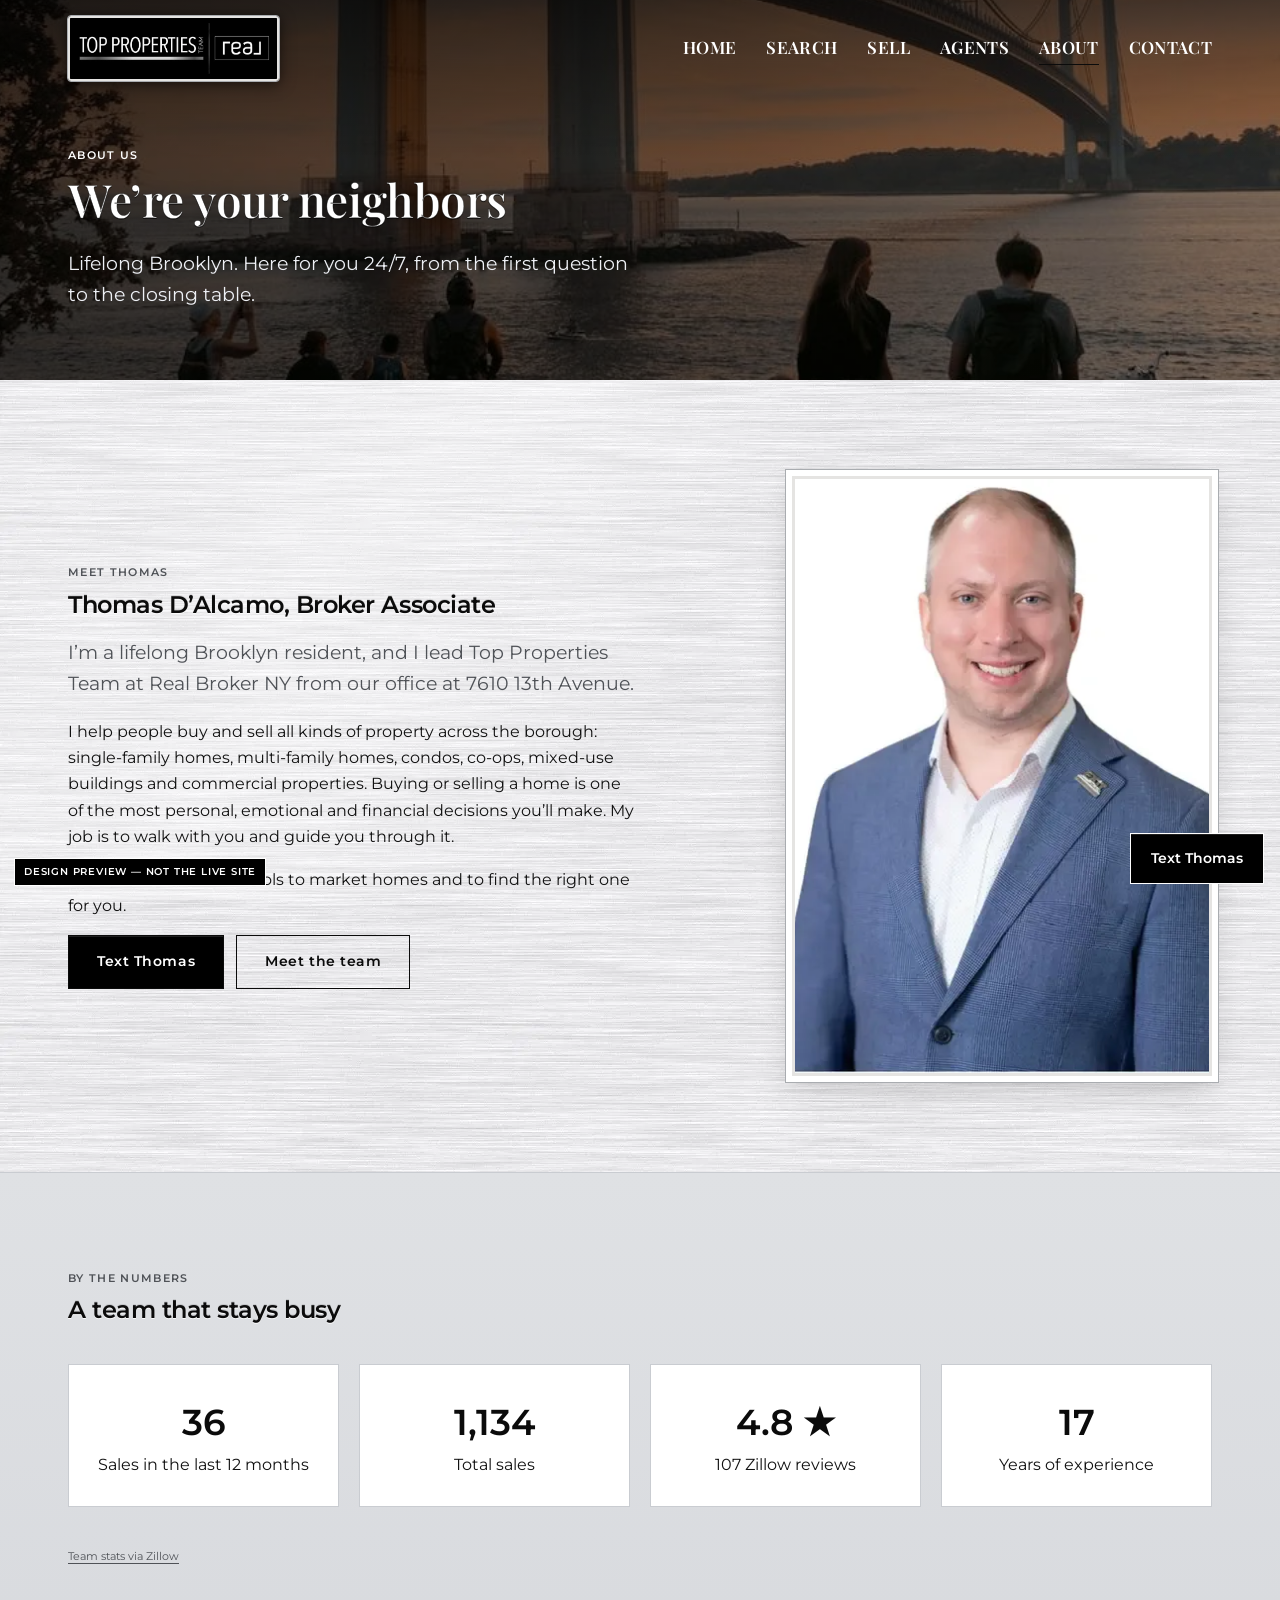
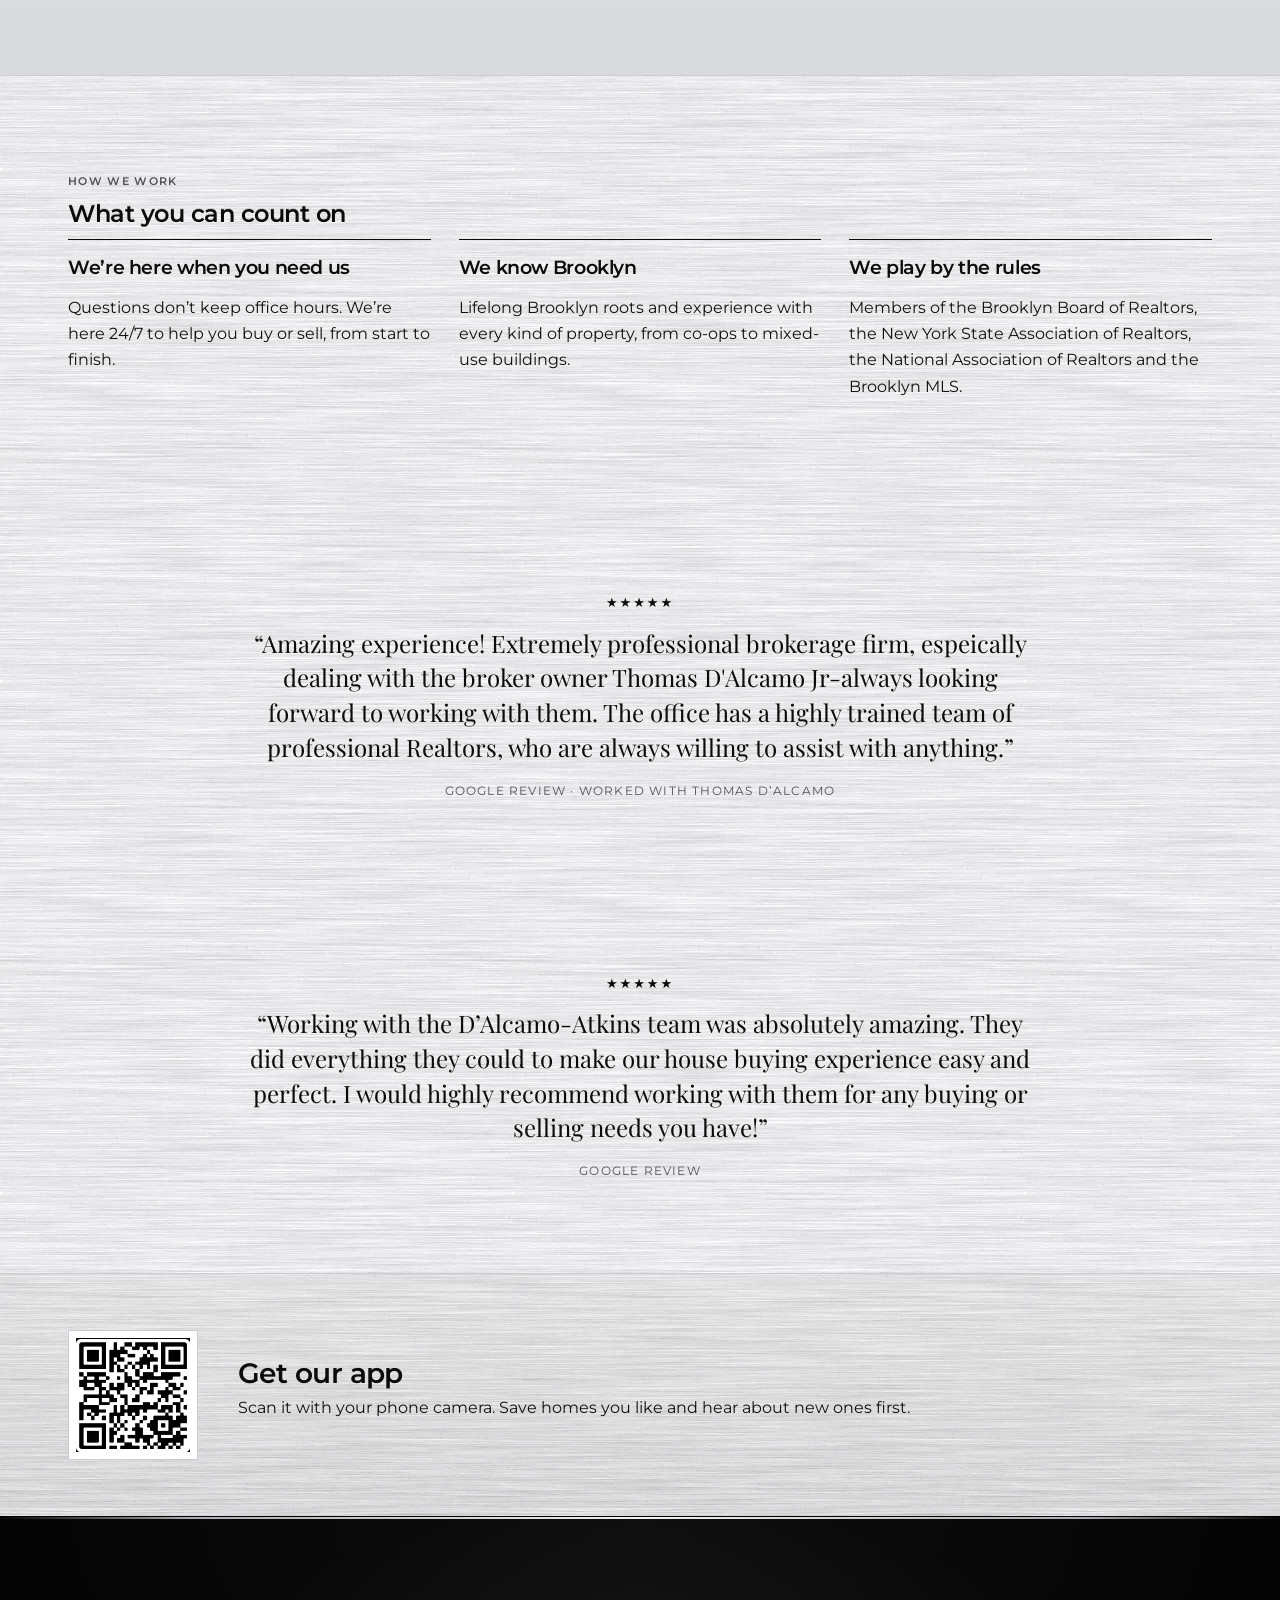
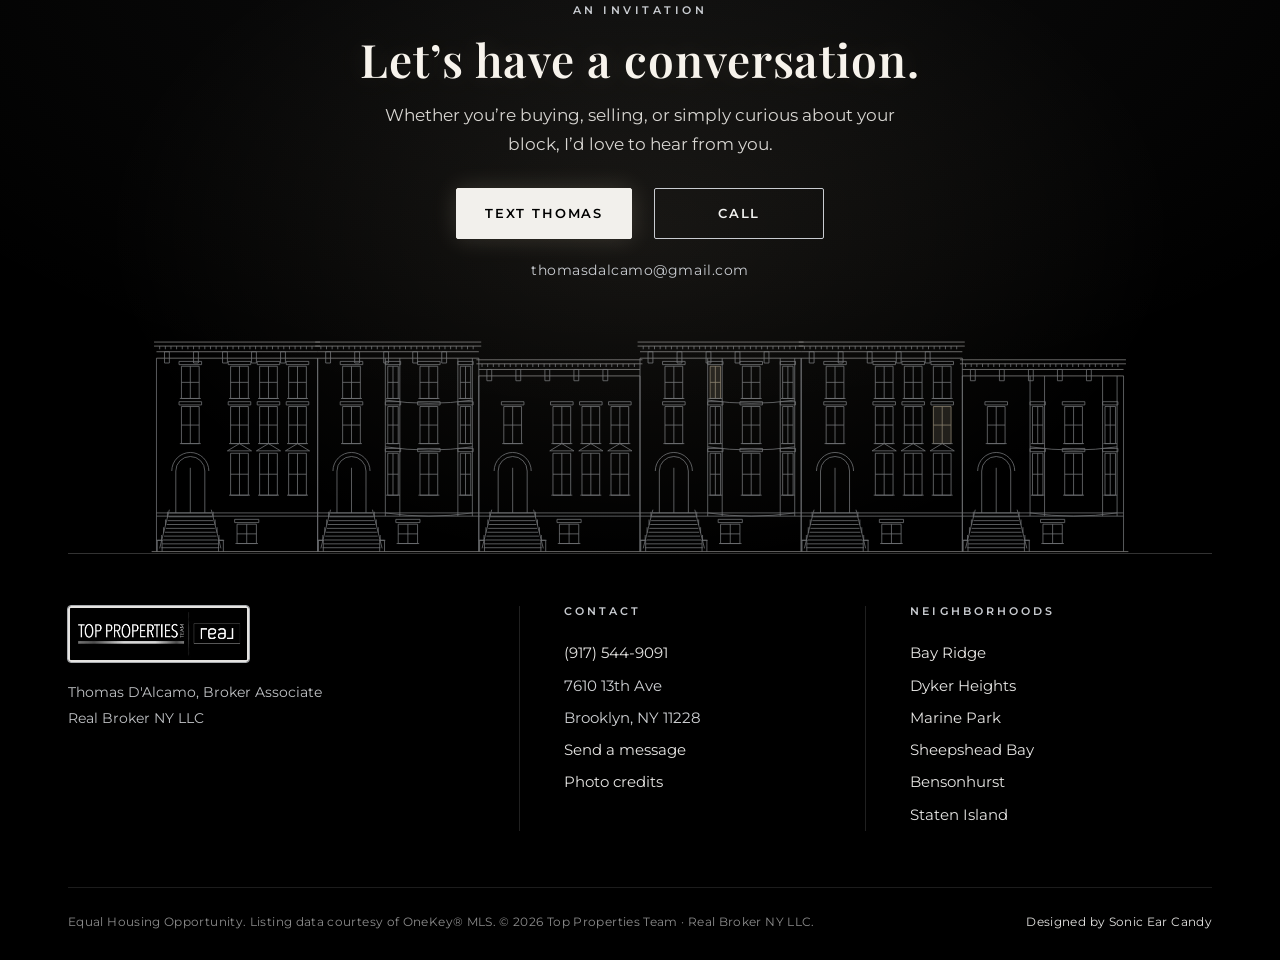
==== about.html @ 739c916d "Footer: detailed Brooklyn brownstone line art" ====
<!doctype html><html lang="en"><head><meta charset="utf-8"><meta name="viewport" content="width=device-width,initial-scale=1">
<meta name="robots" content="noindex,nofollow"><title>About | Top Properties Team — Brooklyn Real Estate</title>
<meta name="description" content="Top Properties Team at Real Broker NY: Brooklyn real estate in Bay Ridge, Dyker Heights, Marine Park, Sheepshead Bay, Bensonhurst and Staten Island. Call or text (917) 544-9091.">
<link rel="icon" href="img/favicon.png"><link rel="preconnect" href="https://fonts.googleapis.com"><link rel="preconnect" href="https://fonts.gstatic.com" crossorigin>
<link href="https://fonts.googleapis.com/css2?family=Montserrat:wght@400;600&family=Playfair+Display:wght@600&display=swap" rel="stylesheet" media="print" onload="this.media='all'">
<link rel="preload" as="image" href="img/bay-ridge.webp?v=hq1" fetchpriority="high">
<link rel="stylesheet" href="style.css?v=ring2"></head><body>
<header><div class="wrap nav"><a href="index.html"><img loading="lazy" src="img/logo-hd.webp" width="679" height="200" alt="Top Properties Team · Real"></a>
<button class="burger" aria-label="Menu" onclick="document.querySelector('.menu').classList.toggle('open')">&#9776;</button><ul class="menu"><li><a href="index.html">HOME</a></li><li><a href="https://toppropertiesnyc.com/listing" target="_blank" rel="noopener">SEARCH</a></li><li><a href="sell.html">SELL</a></li><li><a href="team.html">AGENTS</a></li><li><a href="about.html" class="on">ABOUT</a></li><li><a href="contact.html">CONTACT</a></li></ul></div></header>
<div class="hero small"><div class="kb" style="background-image:url(img/bay-ridge.webp?v=hq1);background-position:center 70%"></div><div class="wrap"><div class="eyebrow" style="color:#FFFFFF">About us</div><h1>We’re your neighbors</h1><p>Lifelong Brooklyn. Here for you 24/7, from the first question to the closing table.</p></div></div>
<section><div class="wrap split"><div><div class="eyebrow">Meet Thomas</div><h2>Thomas D’Alcamo, Broker Associate</h2><p class="lead">I’m a lifelong Brooklyn resident, and I lead Top Properties Team at Real Broker NY from our office at 7610 13th Avenue.</p><p>I help people buy and sell all kinds of property across the borough: single-family homes, multi-family homes, condos, co-ops, mixed-use buildings and commercial properties. Buying or selling a home is one of the most personal, emotional and financial decisions you’ll make. My job is to walk with you and guide you through it.</p><p>I use the latest online tools to market homes and to find the right one for you.</p><a class="btn" href="sms:+19175449091">Text Thomas</a> <a class="btn ghost" href="team.html">Meet the team</a></div>
<div class="portrait"><img loading="lazy" src="img/thomas-portrait.webp" alt="Thomas D’Alcamo" width="600" height="600"></div></div></section>
<section class="alt"><div class="wrap"><div class="eyebrow">By the numbers</div><h2>A team that stays busy</h2><div class="stats"><div class="stat"><b data-n="37">37</b>Sales in the last 12 months</div><div class="stat"><b data-n="1174">1,174</b>Total sales</div><div class="stat"><b data-n="5.0" data-d="1">5.0 ★</b>107 Zillow reviews</div><div class="stat"><b data-n="18">18</b>Years of experience</div></div><p class="note" style="text-align:left;margin:0"><a href="https://www.zillow.com/profile/toppropteam" target="_blank" rel="noopener">Team stats via Zillow</a></p></div></section>
<section><div class="wrap"><div class="eyebrow">How we work</div><h2>What you can count on</h2><div class="steps"><div class="step"><h3>We’re here when you need us</h3><p>Questions don’t keep office hours. We’re here 24/7 to help you buy or sell, from start to finish.</p></div><div class="step"><h3>We know Brooklyn</h3><p>Lifelong Brooklyn roots and experience with every kind of property, from co-ops to mixed-use buildings.</p></div><div class="step"><h3>We play by the rules</h3><p>Members of the Brooklyn Board of Realtors, the New York State Association of Realtors, the National Association of Realtors and the Brooklyn MLS.</p></div></div></div></section>
<section class="pq"><div class="wrap"><div class="stars">★★★★★</div><blockquote>“Amazing experience! Extremely professional brokerage firm, espeically dealing with the broker owner Thomas D'Alcamo Jr-always looking forward to working with them. The office has a highly trained team of professional Realtors, who are always willing to assist with anything.”</blockquote><p class="pqc">Google review · Worked with Thomas D’Alcamo</p></div></section><section class="pq"><div class="wrap"><div class="stars">★★★★★</div><blockquote>“Working with the D’Alcamo-Atkins team was absolutely amazing. They did everything they could to make our house buying experience easy and perfect. I would highly recommend working with them for any buying or selling needs you have!”</blockquote><p class="pqc">Google review</p></div></section>
<section class="app" style="padding:56px 0"><div class="wrap"><img loading="lazy" src="img/qr.png" alt="QR code to download the Top Properties Team app">
<div><h3>Get our app</h3><p style="margin:0 0 10px">Scan it with your phone camera. Save homes you like and hear about new ones first.</p>
</div></div></section>
<footer><div class="wrap"><div class="fcta"><p class="fey">An invitation</p><h2>Let&rsquo;s have a conversation.</h2><p class="fsub">Whether you&rsquo;re buying, selling, or simply curious about your block, I&rsquo;d love to hear from you.</p><div class="fbtns"><a class="btn light fpri" href="sms:+19175449091">Text Thomas</a> <a class="btn light" href="tel:+19175449091">Call</a></div><p class="fmail"><a href="mailto:thomasdalcamo@gmail.com">thomasdalcamo@gmail.com</a></p></div><div class="farchw"><svg class="farch" viewBox="-8 30 1216 272" preserveAspectRatio="xMidYMax meet" aria-hidden="true" focusable="false"><g fill="none" stroke="#C9CCD1" stroke-width="1" vector-effect="non-scaling-stroke"><path d="M0 300V60M200 300V60"/><path d="M-3 40h206M-3 45h206M0 52h200M0 60h200" stroke="#E5E4E2"/><path d="M4 45v4M11 45v4M18 45v4M25 45v4M32 45v4M39 45v4M46 45v4M53 45v4M60 45v4M67 45v4M74 45v4M81 45v4M88 45v4M95 45v4M102 45v4M109 45v4M116 45v4M123 45v4M130 45v4M137 45v4M144 45v4M151 45v4M158 45v4M165 45v4M172 45v4M179 45v4M186 45v4M193 45v4"/><path d="M10 52h6v14h-6zM46 52h6v14h-6zM82 52h6v14h-6zM118 52h6v14h-6zM154 52h6v14h-6z"/><path d="M0 252h200M0 256h200"/><path d="M24 252V200a18 18 0 0 1 36 0V252M42 252V196"/><path d="M19 200a23 23 0 0 1 46 0"/><path d="M16.0 252.0h52.0"/><path d="M14.9 256.8h54.2"/><path d="M13.8 261.6h56.4"/><path d="M12.7 266.4h58.6"/><path d="M11.6 271.2h60.8"/><path d="M10.5 276.0h63.0"/><path d="M9.399999999999999 280.8h65.2"/><path d="M8.299999999999999 285.6h67.4"/><path d="M7.199999999999999 290.4h69.6"/><path d="M6.1 295.2h71.8"/><path d="M16 248L4 296M68 248L80 296"/><path d="M13.6 257.6v-7M11.2 267.2v-7M8.8 276.8v-7M6.4 286.4v-7M70.4 257.6v-7M72.8 267.2v-7M75.2 276.8v-7M77.6 286.4v-7"/><path d="M1 300v-14h6v14M77 300v-14h6v14M0 286h8M76 286h8"/><path d="M100 266h24v24h-24zM112.0 266v24M100 278.0h24"/><path d="M97 264h30v-4h-30z"/><path d="M98 290h28"/><path d="M92 178h22v52h-22zM103.0 178v52M92 204.0h22"/><path d="M88 175h30l-15.0 -9z"/><path d="M90 230h26"/><path d="M128 178h22v52h-22zM139.0 178v52M128 204.0h22"/><path d="M124 175h30l-15.0 -9z"/><path d="M126 230h26"/><path d="M164 178h22v52h-22zM175.0 178v52M164 204.0h22"/><path d="M160 175h30l-15.0 -9z"/><path d="M162 230h26"/><path d="M92 120h22v46h-22zM103.0 120v46M92 143.0h22"/><path d="M89 118h28v-4h-28z"/><path d="M90 166h26"/><path d="M128 120h22v46h-22zM139.0 120v46M128 143.0h22"/><path d="M125 118h28v-4h-28z"/><path d="M126 166h26"/><path d="M164 120h22v46h-22zM175.0 120v46M164 143.0h22"/><path d="M161 118h28v-4h-28z"/><path d="M162 166h26"/><path d="M31 120h22v46h-22zM42.0 120v46M31 143.0h22"/><path d="M28 118h28v-4h-28z"/><path d="M29 166h26"/><path d="M92 70h22v40h-22zM103.0 70v40M92 90.0h22"/><path d="M89 68h28v-4h-28z"/><path d="M90 110h26"/><path d="M128 70h22v40h-22zM139.0 70v40M128 90.0h22"/><path d="M125 68h28v-4h-28z"/><path d="M126 110h26"/><path d="M164 70h22v40h-22zM175.0 70v40M164 90.0h22"/><path d="M161 68h28v-4h-28z"/><path d="M162 110h26"/><path d="M31 70h22v40h-22zM42.0 70v40M31 90.0h22"/><path d="M28 68h28v-4h-28z"/><path d="M29 110h26"/><path d="M200 300V60M400 300V60"/><path d="M197 40h206M197 45h206M200 52h200M200 60h200" stroke="#E5E4E2"/><path d="M204 45v4M211 45v4M218 45v4M225 45v4M232 45v4M239 45v4M246 45v4M253 45v4M260 45v4M267 45v4M274 45v4M281 45v4M288 45v4M295 45v4M302 45v4M309 45v4M316 45v4M323 45v4M330 45v4M337 45v4M344 45v4M351 45v4M358 45v4M365 45v4M372 45v4M379 45v4M386 45v4M393 45v4"/><path d="M210 52h6v14h-6zM246 52h6v14h-6zM282 52h6v14h-6zM318 52h6v14h-6zM354 52h6v14h-6z"/><path d="M200 252h200M200 256h200"/><path d="M224 252V200a18 18 0 0 1 36 0V252M242 252V196"/><path d="M219 200a23 23 0 0 1 46 0"/><path d="M216.0 252.0h52.0"/><path d="M214.9 256.8h54.2"/><path d="M213.8 261.6h56.4"/><path d="M212.7 266.4h58.6"/><path d="M211.6 271.2h60.8"/><path d="M210.5 276.0h63.0"/><path d="M209.4 280.8h65.2"/><path d="M208.3 285.6h67.4"/><path d="M207.2 290.4h69.6"/><path d="M206.1 295.2h71.8"/><path d="M216 248L204 296M268 248L280 296"/><path d="M213.6 257.6v-7M211.2 267.2v-7M208.8 276.8v-7M206.4 286.4v-7M270.4 257.6v-7M272.8 267.2v-7M275.2 276.8v-7M277.6 286.4v-7"/><path d="M201 300v-14h6v14M277 300v-14h6v14M200 286h8M276 286h8"/><path d="M300 266h24v24h-24zM312.0 266v24M300 278.0h24"/><path d="M297 264h30v-4h-30z"/><path d="M298 290h28"/><path d="M284 256V60M392 256V60M302 256V60M374 256V60"/><path d="M284 252Q338 260 392 252"/><path d="M284 170Q338 178 392 170"/><path d="M284 112Q338 120 392 112"/><path d="M287 178h13v52h-13zM293.5 178v52M287 204.0h13"/><path d="M284 176h19v-4h-19z"/><path d="M285 230h17"/><path d="M327 178h22v52h-22zM338.0 178v52M327 204.0h22"/><path d="M324 176h28v-4h-28z"/><path d="M325 230h26"/><path d="M377 178h13v52h-13zM383.5 178v52M377 204.0h13"/><path d="M374 176h19v-4h-19z"/><path d="M375 230h17"/><path d="M287 120h13v46h-13zM293.5 120v46M287 143.0h13"/><path d="M284 118h19v-4h-19z"/><path d="M285 166h17"/><path d="M327 120h22v46h-22zM338.0 120v46M327 143.0h22"/><path d="M324 118h28v-4h-28z"/><path d="M325 166h26"/><path d="M377 120h13v46h-13zM383.5 120v46M377 143.0h13"/><path d="M374 118h19v-4h-19z"/><path d="M375 166h17"/><path d="M231 120h22v46h-22zM242.0 120v46M231 143.0h22"/><path d="M228 118h28v-4h-28z"/><path d="M229 166h26"/><path d="M287 70h13v40h-13zM293.5 70v40M287 90.0h13"/><path d="M284 68h19v-4h-19z"/><path d="M285 110h17"/><path d="M327 70h22v40h-22zM338.0 70v40M327 90.0h22"/><path d="M324 68h28v-4h-28z"/><path d="M325 110h26"/><path d="M377 70h13v40h-13zM383.5 70v40M377 90.0h13"/><path d="M374 68h19v-4h-19z"/><path d="M375 110h17"/><path d="M231 70h22v40h-22zM242.0 70v40M231 90.0h22"/><path d="M228 68h28v-4h-28z"/><path d="M229 110h26"/><path d="M400 300V82M600 300V82"/><path d="M397 62h206M397 67h206M400 74h200M400 82h200" stroke="#E5E4E2"/><path d="M404 67v4M411 67v4M418 67v4M425 67v4M432 67v4M439 67v4M446 67v4M453 67v4M460 67v4M467 67v4M474 67v4M481 67v4M488 67v4M495 67v4M502 67v4M509 67v4M516 67v4M523 67v4M530 67v4M537 67v4M544 67v4M551 67v4M558 67v4M565 67v4M572 67v4M579 67v4M586 67v4M593 67v4"/><path d="M410 74h6v14h-6zM446 74h6v14h-6zM482 74h6v14h-6zM518 74h6v14h-6zM554 74h6v14h-6z"/><path d="M400 252h200M400 256h200"/><path d="M424 252V200a18 18 0 0 1 36 0V252M442 252V196"/><path d="M419 200a23 23 0 0 1 46 0"/><path d="M416.0 252.0h52.0"/><path d="M414.9 256.8h54.2"/><path d="M413.8 261.6h56.4"/><path d="M412.7 266.4h58.6"/><path d="M411.6 271.2h60.8"/><path d="M410.5 276.0h63.0"/><path d="M409.4 280.8h65.2"/><path d="M408.3 285.6h67.4"/><path d="M407.2 290.4h69.6"/><path d="M406.1 295.2h71.8"/><path d="M416 248L404 296M468 248L480 296"/><path d="M413.6 257.6v-7M411.2 267.2v-7M408.8 276.8v-7M406.4 286.4v-7M470.4 257.6v-7M472.8 267.2v-7M475.2 276.8v-7M477.6 286.4v-7"/><path d="M401 300v-14h6v14M477 300v-14h6v14M400 286h8M476 286h8"/><path d="M500 266h24v24h-24zM512.0 266v24M500 278.0h24"/><path d="M497 264h30v-4h-30z"/><path d="M498 290h28"/><path d="M492 178h22v52h-22zM503.0 178v52M492 204.0h22"/><path d="M488 175h30l-15.0 -9z"/><path d="M490 230h26"/><path d="M528 178h22v52h-22zM539.0 178v52M528 204.0h22"/><path d="M524 175h30l-15.0 -9z"/><path d="M526 230h26"/><path d="M564 178h22v52h-22zM575.0 178v52M564 204.0h22"/><path d="M560 175h30l-15.0 -9z"/><path d="M562 230h26"/><path d="M492 120h22v46h-22zM503.0 120v46M492 143.0h22"/><path d="M489 118h28v-4h-28z"/><path d="M490 166h26"/><path d="M528 120h22v46h-22zM539.0 120v46M528 143.0h22"/><path d="M525 118h28v-4h-28z"/><path d="M526 166h26"/><path d="M564 120h22v46h-22zM575.0 120v46M564 143.0h22"/><path d="M561 118h28v-4h-28z"/><path d="M562 166h26"/><path d="M431 120h22v46h-22zM442.0 120v46M431 143.0h22"/><path d="M428 118h28v-4h-28z"/><path d="M429 166h26"/><path d="M600 300V60M800 300V60"/><path d="M597 40h206M597 45h206M600 52h200M600 60h200" stroke="#E5E4E2"/><path d="M604 45v4M611 45v4M618 45v4M625 45v4M632 45v4M639 45v4M646 45v4M653 45v4M660 45v4M667 45v4M674 45v4M681 45v4M688 45v4M695 45v4M702 45v4M709 45v4M716 45v4M723 45v4M730 45v4M737 45v4M744 45v4M751 45v4M758 45v4M765 45v4M772 45v4M779 45v4M786 45v4M793 45v4"/><path d="M610 52h6v14h-6zM646 52h6v14h-6zM682 52h6v14h-6zM718 52h6v14h-6zM754 52h6v14h-6z"/><path d="M600 252h200M600 256h200"/><path d="M624 252V200a18 18 0 0 1 36 0V252M642 252V196"/><path d="M619 200a23 23 0 0 1 46 0"/><path d="M616.0 252.0h52.0"/><path d="M614.9 256.8h54.2"/><path d="M613.8 261.6h56.4"/><path d="M612.7 266.4h58.6"/><path d="M611.6 271.2h60.8"/><path d="M610.5 276.0h63.0"/><path d="M609.4 280.8h65.2"/><path d="M608.3 285.6h67.4"/><path d="M607.2 290.4h69.6"/><path d="M606.1 295.2h71.8"/><path d="M616 248L604 296M668 248L680 296"/><path d="M613.6 257.6v-7M611.2 267.2v-7M608.8 276.8v-7M606.4 286.4v-7M670.4 257.6v-7M672.8 267.2v-7M675.2 276.8v-7M677.6 286.4v-7"/><path d="M601 300v-14h6v14M677 300v-14h6v14M600 286h8M676 286h8"/><path d="M700 266h24v24h-24zM712.0 266v24M700 278.0h24"/><path d="M697 264h30v-4h-30z"/><path d="M698 290h28"/><path d="M684 256V60M792 256V60M702 256V60M774 256V60"/><path d="M684 252Q738 260 792 252"/><path d="M684 170Q738 178 792 170"/><path d="M684 112Q738 120 792 112"/><path d="M687 178h13v52h-13zM693.5 178v52M687 204.0h13"/><path d="M684 176h19v-4h-19z"/><path d="M685 230h17"/><path d="M727 178h22v52h-22zM738.0 178v52M727 204.0h22"/><path d="M724 176h28v-4h-28z"/><path d="M725 230h26"/><path d="M777 178h13v52h-13zM783.5 178v52M777 204.0h13"/><path d="M774 176h19v-4h-19z"/><path d="M775 230h17"/><path d="M687 120h13v46h-13zM693.5 120v46M687 143.0h13"/><path d="M684 118h19v-4h-19z"/><path d="M685 166h17"/><path d="M727 120h22v46h-22zM738.0 120v46M727 143.0h22"/><path d="M724 118h28v-4h-28z"/><path d="M725 166h26"/><path d="M777 120h13v46h-13zM783.5 120v46M777 143.0h13"/><path d="M774 118h19v-4h-19z"/><path d="M775 166h17"/><path d="M631 120h22v46h-22zM642.0 120v46M631 143.0h22"/><path d="M628 118h28v-4h-28z"/><path d="M629 166h26"/><path d="M687 70h13v40h-13zM693.5 70v40M687 90.0h13" fill="#F6E7C8" fill-opacity=".24" stroke="#F3E3C3"/><path d="M684 68h19v-4h-19z"/><path d="M685 110h17"/><path d="M727 70h22v40h-22zM738.0 70v40M727 90.0h22"/><path d="M724 68h28v-4h-28z"/><path d="M725 110h26"/><path d="M777 70h13v40h-13zM783.5 70v40M777 90.0h13"/><path d="M774 68h19v-4h-19z"/><path d="M775 110h17"/><path d="M631 70h22v40h-22zM642.0 70v40M631 90.0h22"/><path d="M628 68h28v-4h-28z"/><path d="M629 110h26"/><path d="M800 300V60M1000 300V60"/><path d="M797 40h206M797 45h206M800 52h200M800 60h200" stroke="#E5E4E2"/><path d="M804 45v4M811 45v4M818 45v4M825 45v4M832 45v4M839 45v4M846 45v4M853 45v4M860 45v4M867 45v4M874 45v4M881 45v4M888 45v4M895 45v4M902 45v4M909 45v4M916 45v4M923 45v4M930 45v4M937 45v4M944 45v4M951 45v4M958 45v4M965 45v4M972 45v4M979 45v4M986 45v4M993 45v4"/><path d="M810 52h6v14h-6zM846 52h6v14h-6zM882 52h6v14h-6zM918 52h6v14h-6zM954 52h6v14h-6z"/><path d="M800 252h200M800 256h200"/><path d="M824 252V200a18 18 0 0 1 36 0V252M842 252V196"/><path d="M819 200a23 23 0 0 1 46 0"/><path d="M816.0 252.0h52.0"/><path d="M814.9 256.8h54.2"/><path d="M813.8 261.6h56.4"/><path d="M812.7 266.4h58.6"/><path d="M811.6 271.2h60.8"/><path d="M810.5 276.0h63.0"/><path d="M809.4 280.8h65.2"/><path d="M808.3 285.6h67.4"/><path d="M807.2 290.4h69.6"/><path d="M806.1 295.2h71.8"/><path d="M816 248L804 296M868 248L880 296"/><path d="M813.6 257.6v-7M811.2 267.2v-7M808.8 276.8v-7M806.4 286.4v-7M870.4 257.6v-7M872.8 267.2v-7M875.2 276.8v-7M877.6 286.4v-7"/><path d="M801 300v-14h6v14M877 300v-14h6v14M800 286h8M876 286h8"/><path d="M900 266h24v24h-24zM912.0 266v24M900 278.0h24"/><path d="M897 264h30v-4h-30z"/><path d="M898 290h28"/><path d="M892 178h22v52h-22zM903.0 178v52M892 204.0h22"/><path d="M888 175h30l-15.0 -9z"/><path d="M890 230h26"/><path d="M928 178h22v52h-22zM939.0 178v52M928 204.0h22"/><path d="M924 175h30l-15.0 -9z"/><path d="M926 230h26"/><path d="M964 178h22v52h-22zM975.0 178v52M964 204.0h22"/><path d="M960 175h30l-15.0 -9z"/><path d="M962 230h26"/><path d="M892 120h22v46h-22zM903.0 120v46M892 143.0h22"/><path d="M889 118h28v-4h-28z"/><path d="M890 166h26"/><path d="M928 120h22v46h-22zM939.0 120v46M928 143.0h22"/><path d="M925 118h28v-4h-28z"/><path d="M926 166h26"/><path d="M964 120h22v46h-22zM975.0 120v46M964 143.0h22" fill="#F6E7C8" fill-opacity=".24" stroke="#F3E3C3"/><path d="M961 118h28v-4h-28z"/><path d="M962 166h26"/><path d="M831 120h22v46h-22zM842.0 120v46M831 143.0h22"/><path d="M828 118h28v-4h-28z"/><path d="M829 166h26"/><path d="M892 70h22v40h-22zM903.0 70v40M892 90.0h22"/><path d="M889 68h28v-4h-28z"/><path d="M890 110h26"/><path d="M928 70h22v40h-22zM939.0 70v40M928 90.0h22"/><path d="M925 68h28v-4h-28z"/><path d="M926 110h26"/><path d="M964 70h22v40h-22zM975.0 70v40M964 90.0h22"/><path d="M961 68h28v-4h-28z"/><path d="M962 110h26"/><path d="M831 70h22v40h-22zM842.0 70v40M831 90.0h22"/><path d="M828 68h28v-4h-28z"/><path d="M829 110h26"/><path d="M1000 300V82M1200 300V82"/><path d="M997 62h206M997 67h206M1000 74h200M1000 82h200" stroke="#E5E4E2"/><path d="M1004 67v4M1011 67v4M1018 67v4M1025 67v4M1032 67v4M1039 67v4M1046 67v4M1053 67v4M1060 67v4M1067 67v4M1074 67v4M1081 67v4M1088 67v4M1095 67v4M1102 67v4M1109 67v4M1116 67v4M1123 67v4M1130 67v4M1137 67v4M1144 67v4M1151 67v4M1158 67v4M1165 67v4M1172 67v4M1179 67v4M1186 67v4M1193 67v4"/><path d="M1010 74h6v14h-6zM1046 74h6v14h-6zM1082 74h6v14h-6zM1118 74h6v14h-6zM1154 74h6v14h-6z"/><path d="M1000 252h200M1000 256h200"/><path d="M1024 252V200a18 18 0 0 1 36 0V252M1042 252V196"/><path d="M1019 200a23 23 0 0 1 46 0"/><path d="M1016.0 252.0h52.0"/><path d="M1014.9 256.8h54.2"/><path d="M1013.8 261.6h56.4"/><path d="M1012.7 266.4h58.6"/><path d="M1011.6 271.2h60.8"/><path d="M1010.5 276.0h63.0"/><path d="M1009.4 280.8h65.2"/><path d="M1008.3 285.6h67.4"/><path d="M1007.2 290.4h69.6"/><path d="M1006.1 295.2h71.8"/><path d="M1016 248L1004 296M1068 248L1080 296"/><path d="M1013.6 257.6v-7M1011.2 267.2v-7M1008.8 276.8v-7M1006.4 286.4v-7M1070.4 257.6v-7M1072.8 267.2v-7M1075.2 276.8v-7M1077.6 286.4v-7"/><path d="M1001 300v-14h6v14M1077 300v-14h6v14M1000 286h8M1076 286h8"/><path d="M1100 266h24v24h-24zM1112.0 266v24M1100 278.0h24"/><path d="M1097 264h30v-4h-30z"/><path d="M1098 290h28"/><path d="M1084 256V82M1192 256V82M1102 256V82M1174 256V82"/><path d="M1084 252Q1138 260 1192 252"/><path d="M1084 170Q1138 178 1192 170"/><path d="M1087 178h13v52h-13zM1093.5 178v52M1087 204.0h13"/><path d="M1084 176h19v-4h-19z"/><path d="M1085 230h17"/><path d="M1127 178h22v52h-22zM1138.0 178v52M1127 204.0h22"/><path d="M1124 176h28v-4h-28z"/><path d="M1125 230h26"/><path d="M1177 178h13v52h-13zM1183.5 178v52M1177 204.0h13"/><path d="M1174 176h19v-4h-19z"/><path d="M1175 230h17"/><path d="M1087 120h13v46h-13zM1093.5 120v46M1087 143.0h13"/><path d="M1084 118h19v-4h-19z"/><path d="M1085 166h17"/><path d="M1127 120h22v46h-22zM1138.0 120v46M1127 143.0h22"/><path d="M1124 118h28v-4h-28z"/><path d="M1125 166h26"/><path d="M1177 120h13v46h-13zM1183.5 120v46M1177 143.0h13"/><path d="M1174 118h19v-4h-19z"/><path d="M1175 166h17"/><path d="M1031 120h22v46h-22zM1042.0 120v46M1031 143.0h22"/><path d="M1028 118h28v-4h-28z"/><path d="M1029 166h26"/><path d="M-6 300H1206" stroke="#E5E4E2"/></g></svg></div><div class="cols"><div><img loading="lazy" src="img/logo-hd.webp" width="679" height="200" alt="Top Properties Team" style="height:56px;margin-bottom:18px">
<p>Thomas D'Alcamo, Broker Associate<br>Real Broker NY LLC</p></div>
<div><h2 class="fh">Contact</h2><ul><li><a href="tel:+19175449091">(917) 544-9091</a></li><li>7610 13th Ave<br>Brooklyn, NY 11228</li><li><a href="contact.html">Send a message</a></li><li><a href="credits.html">Photo credits</a></li></ul></div>
<div><h2 class="fh">Neighborhoods</h2><ul><li><a href="bay-ridge.html">Bay Ridge</a></li><li><a href="dyker-heights.html">Dyker Heights</a></li><li><a href="marine-park.html">Marine Park</a></li><li><a href="sheepshead-bay.html">Sheepshead Bay</a></li><li><a href="bensonhurst.html">Bensonhurst</a></li><li><a href="staten-island.html">Staten Island</a></li></ul></div></div>
<div class="legal">Equal Housing Opportunity. Listing data courtesy of OneKey® MLS. © 2026 Top Properties Team · Real Broker NY LLC.<span class="dby"><a href="https://sonicearcandy.com/web-design/" target="_blank" rel="noopener">Designed by Sonic Ear Candy</a></span></div></div></footer>
<div class="preview">DESIGN PREVIEW — NOT THE LIVE SITE</div><div class="fab"><a class="call" href="tel:+19175449091">Call</a><a href="sms:+19175449091">Text Thomas</a></div>
<script>document.querySelectorAll('.car').forEach(c=>{const t=c.querySelector('.track');c.querySelectorAll('[data-d]').forEach(b=>b.onclick=()=>t.scrollBy({left:b.dataset.d*t.clientWidth*.9,behavior:'smooth'}))});
document.querySelectorAll('form.vform').forEach(f=>f.onsubmit=e=>{e.preventDefault();f.querySelector('.toast').style.display='block'});
document.querySelectorAll('form.srch').forEach(f=>f.onsubmit=e=>{e.preventDefault();window.open('https://toppropertiesnyc.com/listing','_blank','noopener')});
const H=document.querySelector('header'),f=()=>H.classList.toggle('sc',scrollY>40);addEventListener('scroll',f,{passive:true});f();
if(!matchMedia('(prefers-reduced-motion: reduce)').matches&&'IntersectionObserver' in window){const io=new IntersectionObserver(es=>es.forEach(e=>{if(e.isIntersecting){e.target.classList.add('in');io.unobserve(e.target)}}),{threshold:.12});document.querySelectorAll('section,.trust').forEach(el=>{el.classList.add('rv');io.observe(el)})}
document.querySelectorAll('.wiz').forEach(w=>{const st=[...w.querySelectorAll('.st')],sn=w.querySelector('.sn');let i=0;const go=()=>{st.forEach((s,k)=>s.classList.toggle('on',k==++i-1+0&&false||k==i));sn.textContent=Math.min(i+1,3);if(i==3)w.querySelector('.eyebrow').textContent='Done'};
w.querySelectorAll('.nx').forEach(b=>b.onclick=()=>{i++;st.forEach((s,k)=>s.classList.toggle('on',k==i));sn.textContent=Math.min(i+1,3)});w.querySelectorAll('.chips button').forEach(b=>b.onclick=()=>{i=3;st.forEach((s,k)=>s.classList.toggle('on',k==3));w.querySelector('.eyebrow').textContent='Done'})});

if(!matchMedia('(prefers-reduced-motion: reduce)').matches&&'IntersectionObserver' in window){const co=new IntersectionObserver(es=>es.forEach(e=>{if(!e.isIntersecting)return;co.unobserve(e.target);const el=e.target,n=+el.dataset.n,d=+(el.dataset.d||0),t0=performance.now(),suf=el.textContent.replace(/[0-9.,]/g,'');const step=t=>{const p=Math.min((t-t0)/1400,1),v=n*(1-Math.pow(1-p,3));el.textContent=(d?v.toFixed(d):Math.round(v).toLocaleString('en-US'))+suf;if(p<1)requestAnimationFrame(step)};requestAnimationFrame(step)}),{threshold:.6});document.querySelectorAll('[data-n]').forEach(el=>co.observe(el))}
</script>
</body></html>
---- style.css ----
:root{--navy:#0B0B0B;--navy-d:#000;--ink:#0B0B0B;--brass:#0B0B0B;--tan:#F4F4F4;--cream:#F4F4F4;--text:#111;--muted:#6B6B6B}
*{box-sizing:border-box}html{scroll-behavior:smooth}body{margin:0;font-family:Montserrat,system-ui,sans-serif;color:var(--text);background:#fff;font-size:16px;line-height:1.65}
h1,h2,h3{font-family:'Playfair Display',Georgia,serif;font-weight:600;color:var(--navy);line-height:1.2;margin:0 0 .5em}
a{color:inherit}img{max-width:100%;display:block}
.wrap{max-width:1200px;margin:0 auto;padding:0 28px}
.eyebrow{font-size:12px;letter-spacing:.18em;text-transform:uppercase;color:var(--brass);font-weight:600;margin-bottom:10px}
header{position:sticky;top:0;z-index:50;background:#fff;border-bottom:1px solid #e6e3dd}
.nav{display:flex;align-items:center;justify-content:space-between;height:84px}
.nav img{height:52px;width:auto}
.menu{display:flex;gap:30px;list-style:none;margin:0;padding:0}
.menu a{text-decoration:none;font-size:13px;font-weight:600;letter-spacing:.1em;color:var(--navy);padding:6px 0;border-bottom:2px solid transparent;transition:.2s}
.menu a:hover,.menu a.on{border-color:var(--brass)}
.burger{display:none;background:none;border:0;font-size:28px;color:var(--navy);cursor:pointer}
.btn{display:inline-block;background:var(--navy);color:#fff;text-decoration:none;padding:14px 28px;font-weight:600;font-size:14px;letter-spacing:.06em;border:2px solid var(--navy);transition:.2s;cursor:pointer;font-family:inherit}
.btn:hover{background:var(--navy-d);border-color:var(--navy-d);transform:translateY(-1px)}
.btn.brass{background:var(--brass);border-color:var(--brass)}.btn.brass:hover{background:#000}
.btn.ghost{background:transparent;color:var(--navy)}.btn.ghost:hover{background:var(--navy);color:#fff}
.btn.light{background:transparent;color:#fff;border-color:#fff}.btn.light:hover{background:#fff;color:var(--navy)}
.hero{position:relative;min-height:640px;display:flex;align-items:center;background:center/cover}
.hero:before{content:'';position:absolute;inset:0;background:linear-gradient(90deg,rgba(23,36,75,.88) 0%,rgba(23,36,75,.55) 55%,rgba(23,36,75,.15))}
.hero .wrap{position:relative;color:#fff;width:100%}
.hero h1{color:#fff;font-size:58px;max-width:680px}.hero p{font-size:19px;max-width:560px;color:#eef0f5}
.hero.small{min-height:380px}.hero.small h1{font-size:46px}
.search{display:flex;max-width:640px;margin-top:30px;background:#fff;box-shadow:0 10px 30px rgba(0,0,0,.25)}
.search input{flex:1;border:0;padding:20px;font:inherit;font-size:15px;min-width:0}
.search button{border:0}
.trust{background:var(--cream);border-bottom:1px solid #ece6dc}
.trust .wrap{display:grid;grid-template-columns:repeat(4,1fr);text-align:center;padding:36px 28px}
.trust b{display:block;font-family:'Playfair Display',serif;font-size:34px;color:var(--navy)}
.trust span{font-size:13px;color:var(--muted);letter-spacing:.05em}
.note{font-size:11px;color:#6B6B6B;text-align:center;padding-bottom:14px;margin-top:-18px}
section{padding:96px 0}
.head{display:flex;justify-content:space-between;align-items:end;gap:20px;margin-bottom:40px;flex-wrap:wrap}
.head h2{font-size:40px;margin:0}
.tiles{display:grid;grid-template-columns:repeat(3,1fr);gap:22px}
.tile{position:relative;height:300px;overflow:hidden;text-decoration:none;color:#fff;display:block}
.tile img{width:100%;height:100%;object-fit:cover;transition:transform .6s}
.tile:after{content:'';position:absolute;inset:0;background:linear-gradient(transparent 40%,rgba(17,25,50,.85))}
.tile:hover img{transform:scale(1.06)}
.tile div{position:absolute;left:24px;bottom:20px;z-index:2}
.tile h3{color:#fff;font-size:26px;margin:0}.tile small{font-size:13px;opacity:.9}
.tag{position:absolute;top:12px;right:12px;z-index:3;background:rgba(255,255,255,.9);color:#555;font-size:10px;padding:3px 8px;letter-spacing:.05em}
.feat{background:var(--cream)}
.car{position:relative}.track{display:flex;gap:24px;overflow-x:auto;scroll-snap-type:x mandatory;scroll-behavior:smooth;padding-bottom:8px;scrollbar-width:none}
.track::-webkit-scrollbar{display:none}
.card{flex:0 0 calc((100% - 48px)/3);scroll-snap-align:start;background:#fff;box-shadow:0 2px 14px rgba(0,0,0,.06);transition:.25s;position:relative}
.card:hover{box-shadow:0 12px 30px rgba(0,0,0,.12);transform:translateY(-3px)}
.card img{height:230px;width:100%;object-fit:cover}.card .b{padding:22px}
.price{font-family:'Playfair Display',serif;font-size:28px;color:var(--navy)}
.meta{color:var(--muted);font-size:14px;border-top:1px solid #eee;margin-top:12px;padding-top:12px}
.card.ph{display:flex;align-items:center;justify-content:center;min-height:420px;background:#fff;border:1px solid #E5E5E5;box-shadow:none;color:var(--muted);text-align:center;padding:30px}
.arrows{display:flex;gap:10px}.arrows button{width:46px;height:46px;border:1px solid var(--navy);background:#fff;color:var(--navy);font-size:20px;cursor:pointer;transition:.2s}
.arrows button:hover{background:var(--navy);color:#fff}
.band{background:var(--navy);color:#fff}.band h2{color:#fff;font-size:40px}
.split{display:grid;grid-template-columns:1.1fr 1fr;gap:60px;align-items:center}
.band p{color:#dfe3ee}
.vform{background:#fff;padding:32px;color:var(--text)}
.vform label{display:block;font-size:12px;font-weight:600;letter-spacing:.08em;text-transform:uppercase;color:var(--muted);margin:0 0 6px}
.vform input,.vform select,.vform textarea{width:100%;padding:13px;border:1px solid #d6d9e0;font:inherit;margin-bottom:16px}
.vform input:focus,.vform textarea:focus{outline:2px solid var(--brass);border-color:transparent}
.team{display:grid;grid-template-columns:repeat(5,1fr);gap:22px}
.ag{text-align:center}.av{aspect-ratio:1;background:var(--tan);display:flex;align-items:center;justify-content:center;font-family:'Playfair Display',serif;font-size:34px;color:var(--navy);margin-bottom:12px;transition:.2s}
.ag:hover .av{background:var(--navy);color:#fff}
.ag b{display:block;color:var(--navy);font-size:15px}.ag span{font-size:12px;color:var(--muted)}
.app{background:var(--tan)}.app .wrap{display:flex;align-items:center;gap:40px}
.app img{width:130px;height:130px;background:#fff}
.app h3{font-size:28px;margin-bottom:6px}.app a{color:var(--navy);font-weight:600;margin-right:22px}
footer{background:var(--ink);color:#c9ccd5;padding:64px 0 30px;font-size:14px}
footer .cols{display:grid;grid-template-columns:1.3fr 1fr 1fr;gap:40px}
footer .fh{color:#fff;font-family:'Playfair Display',serif;font-size:18px;margin:0 0 14px;font-weight:600}
footer a{text-decoration:none;color:#c9ccd5}footer a:hover{color:var(--brass)}
footer ul{list-style:none;padding:0;margin:0;line-height:2.1}
.legal{border-top:1px solid #343a48;margin-top:40px;padding-top:20px;font-size:12px;color:#8d93a1}
.preview{position:fixed;left:14px;bottom:14px;z-index:99;background:#0B0B0B;color:#fff;font-size:11px;font-weight:600;letter-spacing:.06em;padding:7px 12px;box-shadow:0 4px 12px rgba(0,0,0,.2)}
.stats{display:grid;grid-template-columns:repeat(4,1fr);gap:20px;margin:40px 0}
.stat{border:1px solid #e3ddd2;padding:28px;text-align:center}.stat b{font-family:'Playfair Display',serif;font-size:36px;color:var(--navy);display:block}
.lead{font-size:19px;color:var(--muted);max-width:760px}
.steps{display:grid;grid-template-columns:repeat(3,1fr);gap:28px}.step{border-top:3px solid var(--brass);padding-top:18px}
.toast{display:none;background:#eef6ee;border-left:4px solid #3c7a46;padding:14px;margin-top:10px;color:#24522c;font-weight:600}
@media(max-width:900px){.menu{display:none;position:absolute;top:84px;left:0;right:0;background:#fff;flex-direction:column;gap:0;border-bottom:1px solid #ddd}
.menu.open{display:flex}.menu a{display:block;padding:16px 28px;border-bottom:1px solid #f0f0f0}.burger{display:block}
.hero{min-height:560px}.hero h1{font-size:38px}.hero.small h1{font-size:34px}.hero p{font-size:16px}
.trust .wrap,.stats{grid-template-columns:repeat(2,1fr);gap:20px}.tiles,.steps{grid-template-columns:1fr}.card{flex-basis:86%}
.split,footer .cols{grid-template-columns:1fr;gap:30px}.team{grid-template-columns:repeat(2,1fr)}
.app .wrap{flex-direction:column;text-align:center}section{padding:64px 0}.head h2,.band h2{font-size:30px}.nav img{height:42px}}
:root{--navy:#0B0B0B;--navy-d:#000;--ink:#0B0B0B;--brass:#0B0B0B;--tan:#F4F4F4;--cream:#F4F4F4;--text:#111;--muted:#6B6B6B}
h1,h2,h3{line-height:1.1;letter-spacing:-.01em;color:#0B0B0B}
h2,h3{font-family:Montserrat,sans-serif;font-weight:600;letter-spacing:-.02em}
.eyebrow{letter-spacing:.12em;color:#6B6B6B;font-size:11px}
.menu a{letter-spacing:.06em;color:#0B0B0B;border-bottom-width:1px}
header{border-bottom:1px solid #E5E5E5}
.btn,.btn.brass{background:#0B0B0B;border:1px solid #0B0B0B;color:#fff;letter-spacing:.04em}
.btn:hover,.btn.brass:hover{background:#fff;color:#0B0B0B;border-color:#0B0B0B;transform:none}
.btn.ghost{background:#fff;color:#0B0B0B}.btn.ghost:hover{background:#0B0B0B;color:#fff}
.btn.light{border:1px solid #fff}.btn.light:hover{background:#fff;color:#0B0B0B}
.hero:before{background:linear-gradient(90deg,rgba(0,0,0,.6) 0%,rgba(0,0,0,.45) 50%,rgba(0,0,0,.2) 100%)}
.search{box-shadow:none;border:1px solid #fff}.search button{border-left:1px solid #fff}
.search .btn:hover{background:#fff;color:#0B0B0B}
.trust{border-bottom:1px solid #E5E5E5;border-top:1px solid #E5E5E5}.trust b{color:#0B0B0B;font-family:Montserrat,sans-serif;font-weight:600;letter-spacing:-.02em}
.card,.card:hover{box-shadow:none;border:1px solid #E5E5E5;transform:none}.card:hover{border-color:#0B0B0B}
.price{font-family:Montserrat,sans-serif;font-weight:600;color:#0B0B0B}.meta{border-top:1px solid #E5E5E5}
.tile:after{background:linear-gradient(transparent 50%,rgba(0,0,0,.7))}
.tag{background:#fff;color:#0B0B0B;border:1px solid #0B0B0B}
.arrows button{border:1px solid #0B0B0B;color:#0B0B0B}.arrows button:hover{background:#0B0B0B}
.band{background:#0B0B0B}.band p{color:#D9D9D9}.band .eyebrow{color:#BDBDBD}
.vform{border:1px solid #E5E5E5}.vform input,.vform textarea{border:1px solid #D0D0D0}.vform input:focus,.vform textarea:focus{outline:1px solid #0B0B0B}
.av{background:#F4F4F4;border:1px solid #E5E5E5;color:#0B0B0B;font-family:Montserrat,sans-serif;font-weight:600}.ag:hover .av{background:#0B0B0B;color:#fff}
.app{background:#F4F4F4;border-top:1px solid #E5E5E5}.app img{border:1px solid #E5E5E5}.app a{color:#0B0B0B;text-decoration:underline;text-underline-offset:3px}
footer{background:#0B0B0B;color:#BDBDBD}footer a{color:#D9D9D9}footer a:hover{color:#fff;text-decoration:underline}.legal{border-top:1px solid #2A2A2A;color:#8C8C8C}
.preview{background:#0B0B0B;color:#fff;border:1px solid #fff;box-shadow:none;letter-spacing:.08em}
.stat{border:1px solid #E5E5E5}.stat b{color:#0B0B0B;font-family:Montserrat,sans-serif;font-weight:600}.step{border-top:1px solid #0B0B0B}
.toast{background:#F4F4F4;border-left:2px solid #0B0B0B;color:#0B0B0B}
.ask{margin:28px 0 0;font-size:15px;color:#111}.ask a{font-weight:600;text-decoration:underline;text-underline-offset:3px}.band .ask{color:#fff}
.fab{position:fixed;right:16px;bottom:16px;z-index:99;display:flex;gap:8px}.fab a{background:#0B0B0B;color:#fff;text-decoration:none;font-weight:600;font-size:14px;padding:13px 20px;border:1px solid #fff;transition:.2s}
.fab a:hover{background:#fff;color:#0B0B0B;border-color:#0B0B0B}.fab .call{display:none}
.preview{font-size:10px;padding:5px 9px}
@media(max-width:900px){.fab .call{display:block}.fab a{padding:12px 16px}.preview{bottom:72px;left:8px;font-size:9px}}
header{position:fixed;left:0;right:0;background:transparent;border-bottom:1px solid transparent;transition:background .3s,border-color .3s}
.nav{transition:height .3s}.nav img{transition:height .3s}
header:not(.sc) .menu a{color:#fff}header:not(.sc) .burger{color:#fff}
header.sc{background:#fff;border-bottom:1px solid #E5E5E5}header.sc .nav{height:64px}header.sc .nav img{height:40px}
.hero{overflow:hidden;background:#111;padding-top:84px}.kb{position:absolute;inset:-4%;background:center/cover no-repeat;animation:kb 28s ease-in-out infinite alternate}
@keyframes kb{from{transform:scale(1) translate(0,0)}to{transform:scale(1.1) translate(-2%,-1%)}}
.hero:before{z-index:1;background:linear-gradient(180deg,rgba(0,0,0,.55) 0,rgba(0,0,0,0) 160px),linear-gradient(90deg,rgba(0,0,0,.66) 0%,rgba(0,0,0,.5) 55%,rgba(0,0,0,.3) 100%)}.hero .wrap{z-index:2}
.hero:not(.small) h1{font-size:84px;line-height:.98;letter-spacing:-.02em;max-width:820px;margin-bottom:24px}
.hero .wrap>*{animation:up .9s cubic-bezier(.2,.7,.2,1) both}.hero .wrap>*:nth-child(2){animation-delay:.12s}.hero .wrap>*:nth-child(3){animation-delay:.26s}.hero .wrap>*:nth-child(4){animation-delay:.4s}
@keyframes up{from{opacity:0;transform:translateY(22px)}to{opacity:1;transform:none}}
.rv{opacity:0;transform:translateY(28px);transition:opacity .8s ease,transform .8s ease}.rv.in{opacity:1;transform:none}
.tiles{grid-template-columns:repeat(4,1fr);grid-auto-rows:300px;gap:16px}.tile{height:auto}.tile:nth-child(1),.tile:nth-child(6){grid-column:span 2}
.tile img{filter:grayscale(1);transition:transform .8s ease,filter .6s ease}.tile:hover img{filter:none;transform:scale(1.04)}
.vform h3{font-size:22px}.st{display:none}.st.on{display:block;animation:up .5s both}
.chips{display:grid;grid-template-columns:1fr 1fr;gap:10px}.chips button{border:1px solid #0B0B0B;background:#fff;padding:14px;font:inherit;font-size:14px;font-weight:600;cursor:pointer;transition:.2s}.chips button:hover{background:#0B0B0B;color:#fff}
.vform select{width:100%;padding:13px;border:1px solid #D0D0D0;font:inherit;margin-bottom:16px;background:#fff}
.quotes{border-top:1px solid #E5E5E5}.qgrid{display:grid;grid-template-columns:repeat(3,1fr);gap:40px;margin-top:20px}
.quotes blockquote{margin:0 0 16px;font-family:'Playfair Display',serif;font-size:22px;line-height:1.35;color:#0B0B0B}.quotes figure{margin:0;border-top:1px solid #0B0B0B;padding-top:22px}.quotes figcaption{font-size:12px;letter-spacing:.1em;text-transform:uppercase;color:#6B6B6B}
.fcta{display:flex;justify-content:space-between;align-items:center;gap:30px;padding-bottom:48px;margin-bottom:48px;border-bottom:1px solid #2A2A2A;flex-wrap:wrap}.fcta h2{color:#fff;font-size:34px;max-width:620px;margin:0}
@media(max-width:900px){.hero:not(.small) h1{font-size:46px}.tiles{grid-template-columns:1fr;grid-auto-rows:240px}.tile:nth-child(1),.tile:nth-child(6){grid-column:auto}.tile img{filter:none}
.qgrid{grid-template-columns:1fr;gap:28px}.menu a,header:not(.sc) .menu.open a{color:#0B0B0B}.fcta h2{font-size:26px}.chips{grid-template-columns:1fr}.hero{padding-top:64px}}
@media(prefers-reduced-motion:reduce){.kb,.hero .wrap>*,.st.on{animation:none}.rv{opacity:1;transform:none}}
:root{--muted:#4F5257}
body{background:#E9EAEC}
.trust,.feat,.app,.quotes{background:linear-gradient(180deg,#DFE1E4,#D8DADE)}
.trust,.app,.quotes,header.sc{border-color:#C9CCD1}
header.sc{background:rgba(233,234,236,.97);border-bottom:1px solid #C9CCD1}
.card,.vform,.stat,.ag .av{background:#fff}.card,.stat,.vform,.app img{border-color:#C9CCD1}
.av{border-color:#C9CCD1}.meta{border-color:#DCDEE1}
.eyebrow,.trust span,.note,.ag span,.quotes figcaption{color:#4F5257}
.btn.ghost{background:transparent}.btn.ghost:hover{background:#0B0B0B}
.toast{background:#E9EAEC}
@media(max-width:900px){body{padding-bottom:52px}.fab{left:0;right:0;bottom:0;gap:0;display:grid;grid-template-columns:1fr 1fr}
.fab a{text-align:center;padding:14px 0;font-size:14px;border:0;border-top:1px solid #333}.fab .call{border-right:1px solid #333}
.preview{bottom:60px;left:8px}}
.nav{height:96px}.nav img{height:65px;width:auto}header.sc .nav{height:70px}header.sc .nav img{height:50px}
header:not(.sc) .nav img{filter:drop-shadow(0 2px 8px rgba(0,0,0,.45))}
footer img{width:auto}
.hero{padding-top:96px}
.hero h1{-webkit-text-stroke:.6px rgba(0,0,0,.55);text-shadow:0 1px 0 rgba(0,0,0,.6),0 4px 18px rgba(0,0,0,.45)}
.tile h3{text-shadow:0 1px 0 rgba(0,0,0,.6),0 3px 12px rgba(0,0,0,.5)}
.head h2,section > .wrap > h2,.split h2{text-shadow:0 1px 0 rgba(255,255,255,.85),0 -1px 0 rgba(0,0,0,.12)}
.band h2,.fcta h2{text-shadow:0 1px 0 rgba(0,0,0,.8),0 0 1px rgba(255,255,255,.25)}
.trust b{text-shadow:0 1px 0 rgba(255,255,255,.8)}
@media(max-width:900px){.nav{height:76px}.nav img{height:50px}header.sc .nav{height:62px}header.sc .nav img{height:44px}.menu{top:76px}header.sc .menu{top:62px}.hero{padding-top:76px}.hero h1{-webkit-text-stroke:.4px rgba(0,0,0,.5)}}
@media(max-width:900px){body{padding-bottom:70px}.preview{left:0;right:0;bottom:48px;text-align:center;font-size:9px;padding:3px 0;border:0;border-top:1px solid #333}}
.av{overflow:hidden;position:relative}.av img{width:100%;height:100%;object-fit:cover;filter:grayscale(1) contrast(1.05);transition:filter .4s,transform .6s}.ag:hover .av img{filter:none;transform:scale(1.03)}
.av span{font-family:'Playfair Display',serif;font-size:40px;color:#0B0B0B}.ag:hover .av span{color:#fff}
.team{grid-template-columns:repeat(auto-fill,minmax(180px,1fr))}
.stars{letter-spacing:.15em;font-size:13px;margin-bottom:12px;color:#0B0B0B}
.quotes blockquote{font-family:Montserrat,sans-serif;font-size:15px;line-height:1.7;color:#111;}
.quotes figure small{display:block;margin-top:6px;font-size:12px;color:#4F5257}.quotes figcaption a{color:inherit}
.qgrid{row-gap:48px}.note a{color:#4F5257;text-decoration:underline;text-underline-offset:3px}
.card.ph{border:1px solid #C9CCD1;background:#fff}.card.ph h3{font-size:22px}.card.ph p{color:#4F5257}
.areaside{background:#fff;border:1px solid #C9CCD1;padding:36px}
@media(max-width:900px){.team{grid-template-columns:repeat(2,1fr)}}
.qgrid{display:block;columns:2;column-gap:64px}.qgrid figure{break-inside:avoid;margin:0 0 44px}
@media(max-width:900px){.qgrid{columns:1}}
section.alt{background:linear-gradient(180deg,#DFE1E4,#D8DADE);border-top:1px solid #C9CCD1;border-bottom:1px solid #C9CCD1}
.hls{display:grid;grid-template-columns:repeat(4,1fr);gap:28px;margin-top:28px}.hl{border-top:1px solid #0B0B0B;padding-top:18px}.hl h3{font-size:18px}.hl p{margin:0;color:#2b2e33}
.homes{margin:0;padding-left:18px;line-height:2}.homesrow{max-width:1200px;margin:40px auto 0;padding:0 28px}
.pq{padding:80px 0;text-align:center}.pq .wrap{max-width:860px}.pq blockquote{margin:0 0 16px;font-family:'Playfair Display',serif;font-size:24px;line-height:1.45;color:#0B0B0B}.pqc{font-size:12px;letter-spacing:.1em;text-transform:uppercase;color:#4F5257}
.talk{background:#0B0B0B;color:#fff;text-align:center}.talk h2{color:#fff;font-size:40px}.talk p{color:#D9D9D9;max-width:620px;margin:0 auto 24px}.talk .btn.ghost{background:transparent;color:#fff;border-color:#fff}.talk .btn{border-color:#fff}.talk .btn:hover{background:#fff;color:#0B0B0B}
.credit{font-size:12px;color:#4F5257;margin:18px 0}.credit a{color:#4F5257}
.portrait img{width:100%;max-width:420px;aspect-ratio:1;object-fit:cover;filter:grayscale(1);border:1px solid #C9CCD1;margin-left:auto}
.cinfo{margin:0 0 28px}.cinfo dt{font-size:11px;letter-spacing:.12em;text-transform:uppercase;color:#4F5257;margin-top:16px}.cinfo dd{margin:4px 0 0;font-size:17px}
.map{border:1px solid #C9CCD1;background:#fff;margin-top:20px}.map iframe{display:block;width:100%;height:420px;border:0}
.card.flat{flex:none;box-shadow:none}.crlist{line-height:2.1}
.btn+.btn{margin-left:8px}
@media(max-width:900px){.hls{grid-template-columns:1fr 1fr}.pq blockquote{font-size:19px}.talk h2{font-size:30px}.btn+.btn{margin:10px 0 0}.map iframe{height:300px}}
@media(max-width:520px){.hls{grid-template-columns:1fr}}
.dby{float:right}.dby a{color:#8C8C8C}.dby a:hover{color:#fff}@media(max-width:900px){.dby{float:none;display:block;margin-top:10px}}
.lcard{text-decoration:none;color:inherit;display:block}.lcard .src{font-size:11px;color:#4F5257;margin-top:10px}
/* steel finish for dark areas (subtle brushed gunmetal, echoing logo) */
:root{--steel:repeating-linear-gradient(90deg,rgba(255,255,255,.018) 0 1px,transparent 1px 3px),linear-gradient(115deg,rgba(255,255,255,0) 20%,rgba(255,255,255,.06) 45%,rgba(255,255,255,0) 70%),linear-gradient(180deg,#24272b 0%,#15171a 55%,#0e0f11 100%)}
.band,.talk,footer,.preview{background:var(--steel);background-color:#141618}
.btn:not(:hover):not(.ghost):not(.light),.btn.brass:not(:hover),.fab a:not(:hover),.ag:hover .av,.chips button:hover,.btn.ghost:hover,.arrows button:hover{background:var(--steel);background-color:#141618;box-shadow:inset 0 1px 0 rgba(255,255,255,.12)}

.meet{padding:56px 0}.meet-in{display:grid;grid-template-columns:220px 1fr;gap:44px;align-items:center;max-width:900px;margin:0 auto}.meet-in img{width:220px;height:220px;object-fit:cover;filter:grayscale(1);border:1px solid #C9CCD1;border-radius:50%}.meet h2{margin:6px 0 4px}.meet .mt{color:var(--muted);font-size:.95rem;margin:0 0 14px}@media(max-width:700px){.meet-in{grid-template-columns:1fr;gap:22px;text-align:center}.meet-in img{width:180px;height:180px;margin:0 auto}}
.meet-in img{transition:filter .5s ease}.meet-in img:hover{filter:grayscale(0)}
:root{--platinum:repeating-linear-gradient(90deg,rgba(255,255,255,.22) 0 1px,rgba(0,0,0,.018) 1px 2px,transparent 2px 4px),linear-gradient(120deg,rgba(255,255,255,0) 15%,rgba(255,255,255,.55) 40%,rgba(255,255,255,0) 62%),linear-gradient(180deg,#EEEFF1 0%,#E2E4E7 50%,#E9EAEC 100%)}
body{background:var(--platinum);background-color:#E9EAEC;background-attachment:fixed}
.trust,.feat,.app{background:repeating-linear-gradient(90deg,rgba(255,255,255,.18) 0 1px,transparent 1px 3px),linear-gradient(180deg,#E3E5E8,#D9DBDF);background-color:#DCDEE1}
:root{--platinum:repeating-linear-gradient(90deg,rgba(255,255,255,.55) 0 1px,rgba(120,124,130,.07) 1px 2px,transparent 2px 3px,rgba(255,255,255,.25) 3px 4px,transparent 4px 6px),linear-gradient(120deg,rgba(255,255,255,0) 10%,rgba(255,255,255,.7) 38%,rgba(255,255,255,0) 60%),linear-gradient(180deg,#F1F2F4 0%,#E0E2E6 50%,#ECEDEF 100%)}
.trust,.feat,.app{background:repeating-linear-gradient(90deg,rgba(255,255,255,.5) 0 1px,rgba(120,124,130,.08) 1px 2px,transparent 2px 4px),linear-gradient(180deg,#E3E5E8,#D9DBDF);background-color:#DCDEE1}
body{background:linear-gradient(120deg,rgba(255,255,255,0) 10%,rgba(255,255,255,.35) 38%,rgba(255,255,255,0) 60%),url(img/platinum.webp?v=2);background-color:#E9EAEC;background-attachment:fixed,scroll}
.trust,.feat,.app{background:linear-gradient(180deg,rgba(255,255,255,.12),rgba(0,0,0,.02)),url(img/platinum-d.webp?v=2);background-color:#DCDEE1}

.tile img,.tile:hover img,.av img,.ag:hover .av img,.portrait img,.meet-in img,.meet-in img:hover{filter:none!important}
@media(max-width:900px){.hero:before{background:linear-gradient(180deg,rgba(0,0,0,.55) 0,rgba(0,0,0,.62) 45%,rgba(0,0,0,.35) 100%)!important}.hero h1{color:#fff!important}}
.hero .kb{background-position:28% 62%!important}

.menu a{font-family:"Playfair Display",Georgia,serif!important;font-size:17px!important;font-weight:600!important;letter-spacing:.02em!important;text-transform:none!important}

/* match dark areas to the logo's pure black; platinum frame on logo (Oct 22) */
:root{--steel:linear-gradient(180deg,#000 0%,#000 100%)}
.band,.talk,footer,.preview{background:#000!important;background-color:#000!important}
.btn:not(:hover):not(.ghost):not(.light),.btn.brass:not(:hover),.fab a:not(:hover),.ag:hover .av,.chips button:hover,.btn.ghost:hover,.arrows button:hover{background:#000!important;background-color:#000!important}
.nav a img,footer img[src*="logo"]{border:2px solid #E5E4E2;outline:1px solid #A9ACB0;outline-offset:0;box-shadow:0 0 0 1px rgba(255,255,255,.35) inset,0 2px 10px rgba(0,0,0,.25);border-radius:3px}

/* luxurious footer: deep black, platinum sheen + hairline, crisp platinum type (Oct 22) */
footer{position:relative;background:radial-gradient(120% 80% at 50% 0%,rgba(229,228,226,.07) 0%,rgba(0,0,0,0) 60%),linear-gradient(180deg,#050505 0%,#000 100%)!important;background-color:#000!important;color:#CFD1D4!important;border-top:1px solid transparent}
footer:before{content:'';position:absolute;left:0;right:0;top:0;height:2px;background:linear-gradient(90deg,rgba(229,228,226,0) 0%,#A9ACB0 15%,#F2F2F0 50%,#A9ACB0 85%,rgba(229,228,226,0) 100%)}
footer .fh,footer h2{color:#F2F2F0!important;font-family:"Playfair Display",Georgia,serif!important;letter-spacing:.02em}
footer .fh{font-size:19px;padding-bottom:10px;border-bottom:1px solid rgba(229,228,226,.18)}
footer a{color:#E5E4E2!important;transition:color .25s}
footer a:hover{color:#fff!important;text-decoration:none!important;text-shadow:0 0 12px rgba(255,255,255,.35)}
footer .btn.light{background:transparent!important;color:#F2F2F0!important;border:1px solid #C9CCD1!important}
footer .btn.light:hover{background:#F2F2F0!important;color:#000!important}
footer .fcta{border-bottom:1px solid rgba(229,228,226,.14);padding-bottom:36px;margin-bottom:40px}

/* elegant-modern footer: invitation CTA, brownstone line motif, architectural grid (Oct 22) */
footer{padding:0 0 28px!important;background:radial-gradient(60% 46% at 50% 30%,rgba(255,236,204,.075) 0%,rgba(0,0,0,0) 70%),radial-gradient(120% 80% at 50% 0%,rgba(229,228,226,.06) 0%,rgba(0,0,0,0) 60%),#000!important}
footer .fcta{display:block!important;text-align:center;border:0!important;padding:88px 0 40px!important;margin:0!important}
footer .fey{font:600 11px/1 Montserrat,sans-serif;letter-spacing:.32em;text-transform:uppercase;color:#C9CCD1;margin:0 0 18px}
footer .fcta h2{font-size:46px!important;font-weight:600;line-height:1.12;max-width:none!important;margin:0 auto 16px!important;color:#F7F3EC!important;text-shadow:0 0 28px rgba(255,236,204,.12)!important}
footer .fsub{font-size:17px;line-height:1.65;color:#D8D6D2;max-width:560px;margin:0 auto 30px}
footer .fbtns{display:flex;gap:14px;justify-content:center;flex-wrap:wrap}
footer .fbtns .btn{min-width:170px;min-height:50px;display:inline-flex;align-items:center;justify-content:center;letter-spacing:.14em;text-transform:uppercase;font-size:13px;border-radius:2px}
footer .fbtns .fpri{background:#F2F0EC!important;color:#000!important;border-color:#F2F0EC!important;box-shadow:0 0 24px rgba(255,236,204,.16)}
footer .fbtns .fpri:hover{background:#fff!important}
footer .fmail{margin:20px 0 0;font-size:14px;letter-spacing:.04em}footer .fmail a{color:#C9CCD1!important}
footer .farchw{max-width:980px;margin:12px auto 0;opacity:.55}
footer .farch{display:block;width:100%;height:auto}
footer .cols{grid-template-columns:1.3fr 1fr 1fr!important;gap:0!important;border-top:1px solid rgba(229,228,226,.22);padding-top:52px;margin-top:0}
footer .cols>div{padding:0 44px}footer .cols>div:first-child{padding-left:0}footer .cols>div+div{border-left:1px solid rgba(229,228,226,.14)}
footer .cols p{line-height:1.8;font-size:14px;color:#BFC1C4}
footer .fh{font:600 11px/1 Montserrat,sans-serif!important;letter-spacing:.28em!important;text-transform:uppercase;color:#C9CCD1!important;border:0!important;padding:0!important;margin:0 0 20px!important}
footer ul{line-height:2.15;font-size:15px}
footer .legal{border-top:1px solid rgba(229,228,226,.12)!important;margin-top:56px;padding-top:24px;letter-spacing:.03em;line-height:1.7}
@media(max-width:900px){footer .fcta{padding:64px 0 28px!important}footer .fcta h2{font-size:32px!important}footer .fsub{font-size:16px}
footer .fbtns .btn{flex:1 1 100%;max-width:340px}footer .farchw{margin-top:8px;opacity:.5}
footer .cols{grid-template-columns:1fr!important;padding-top:36px}footer .cols>div{padding:0 0 28px!important}footer .cols>div+div{border-left:0!important;border-top:1px solid rgba(229,228,226,.14);padding-top:28px!important}}
@media(max-width:900px){footer .farchw{overflow:hidden}footer .farch{width:200%!important;max-width:none!important;margin-left:-50%}}

/* platinum ring on Thomas portrait */
.meet-in img{border:3px solid #E5E4E2!important;box-shadow:0 0 0 6px #fff,0 0 0 7px #A9ACB0,0 10px 30px rgba(0,0,0,.18)}
.portrait img{border:3px solid #E5E4E2!important;box-shadow:0 0 0 6px #fff,0 0 0 7px #A9ACB0,0 10px 30px rgba(0,0,0,.18)}
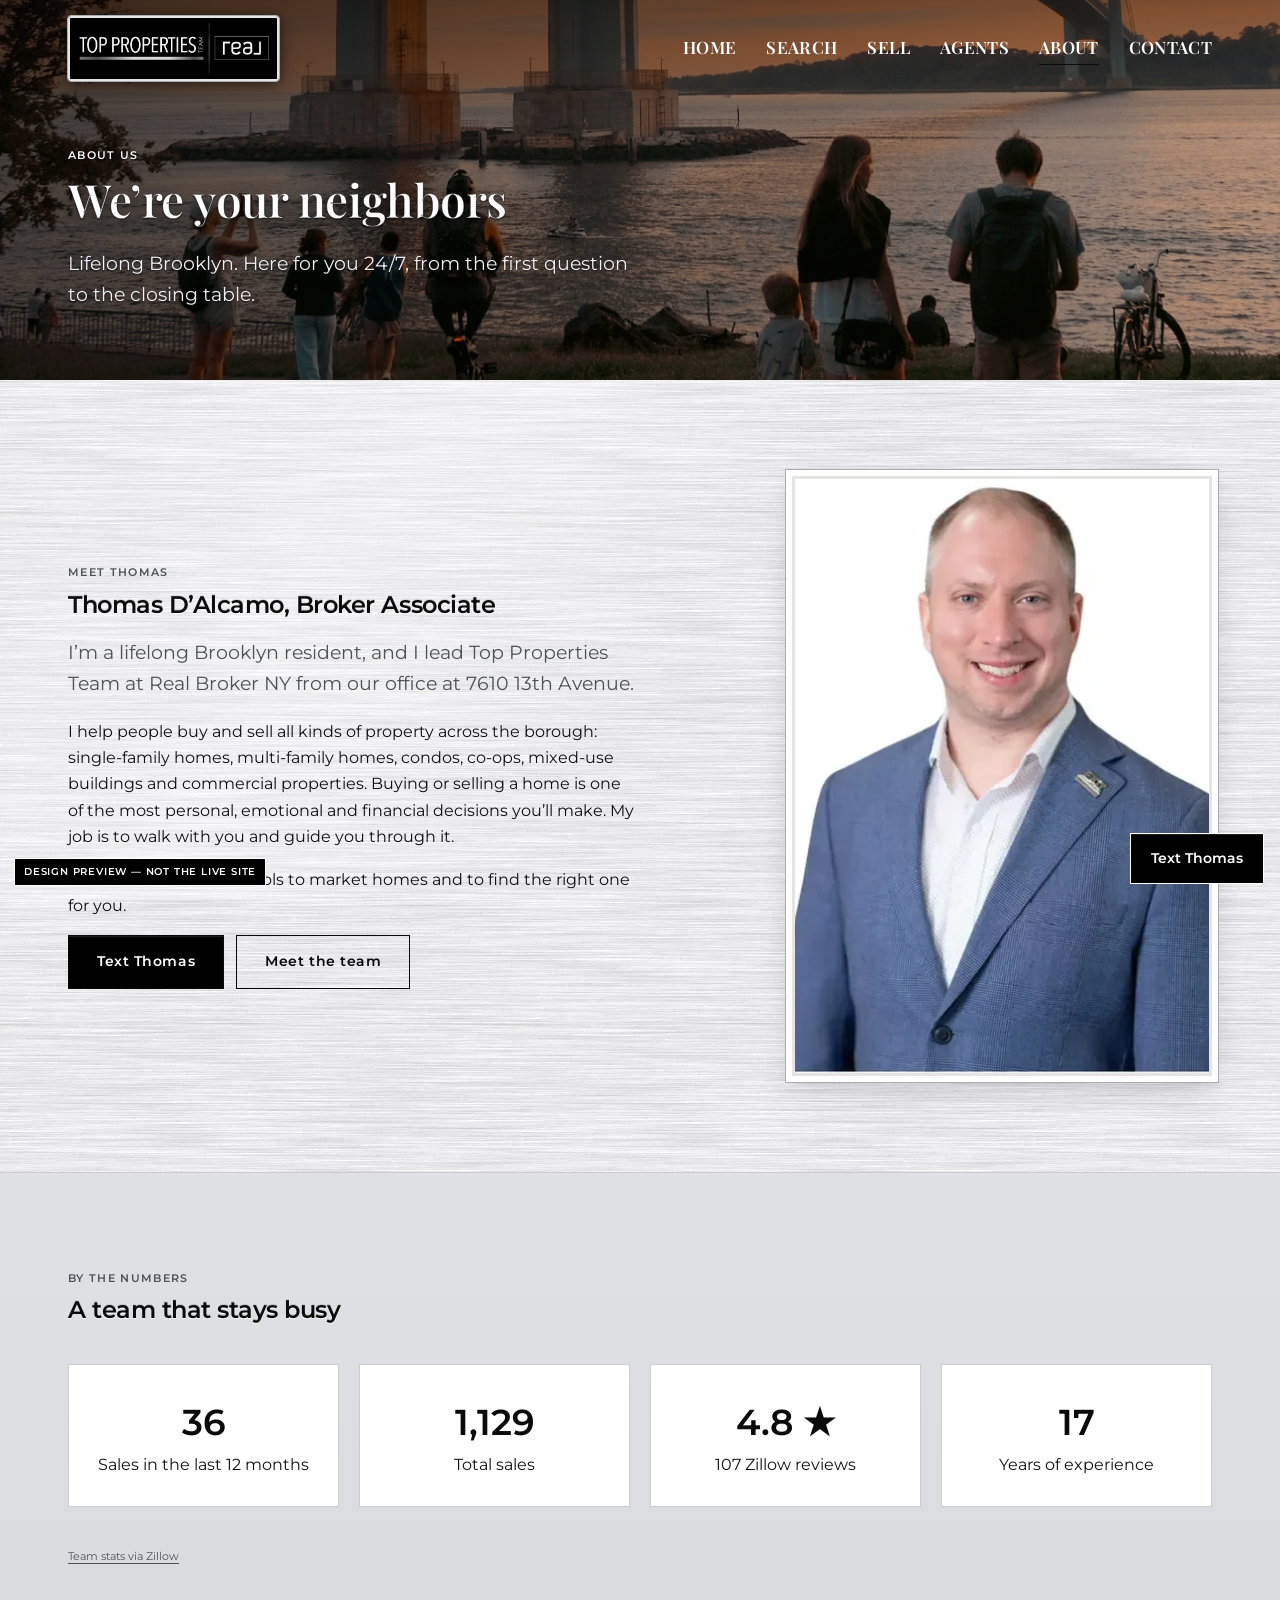
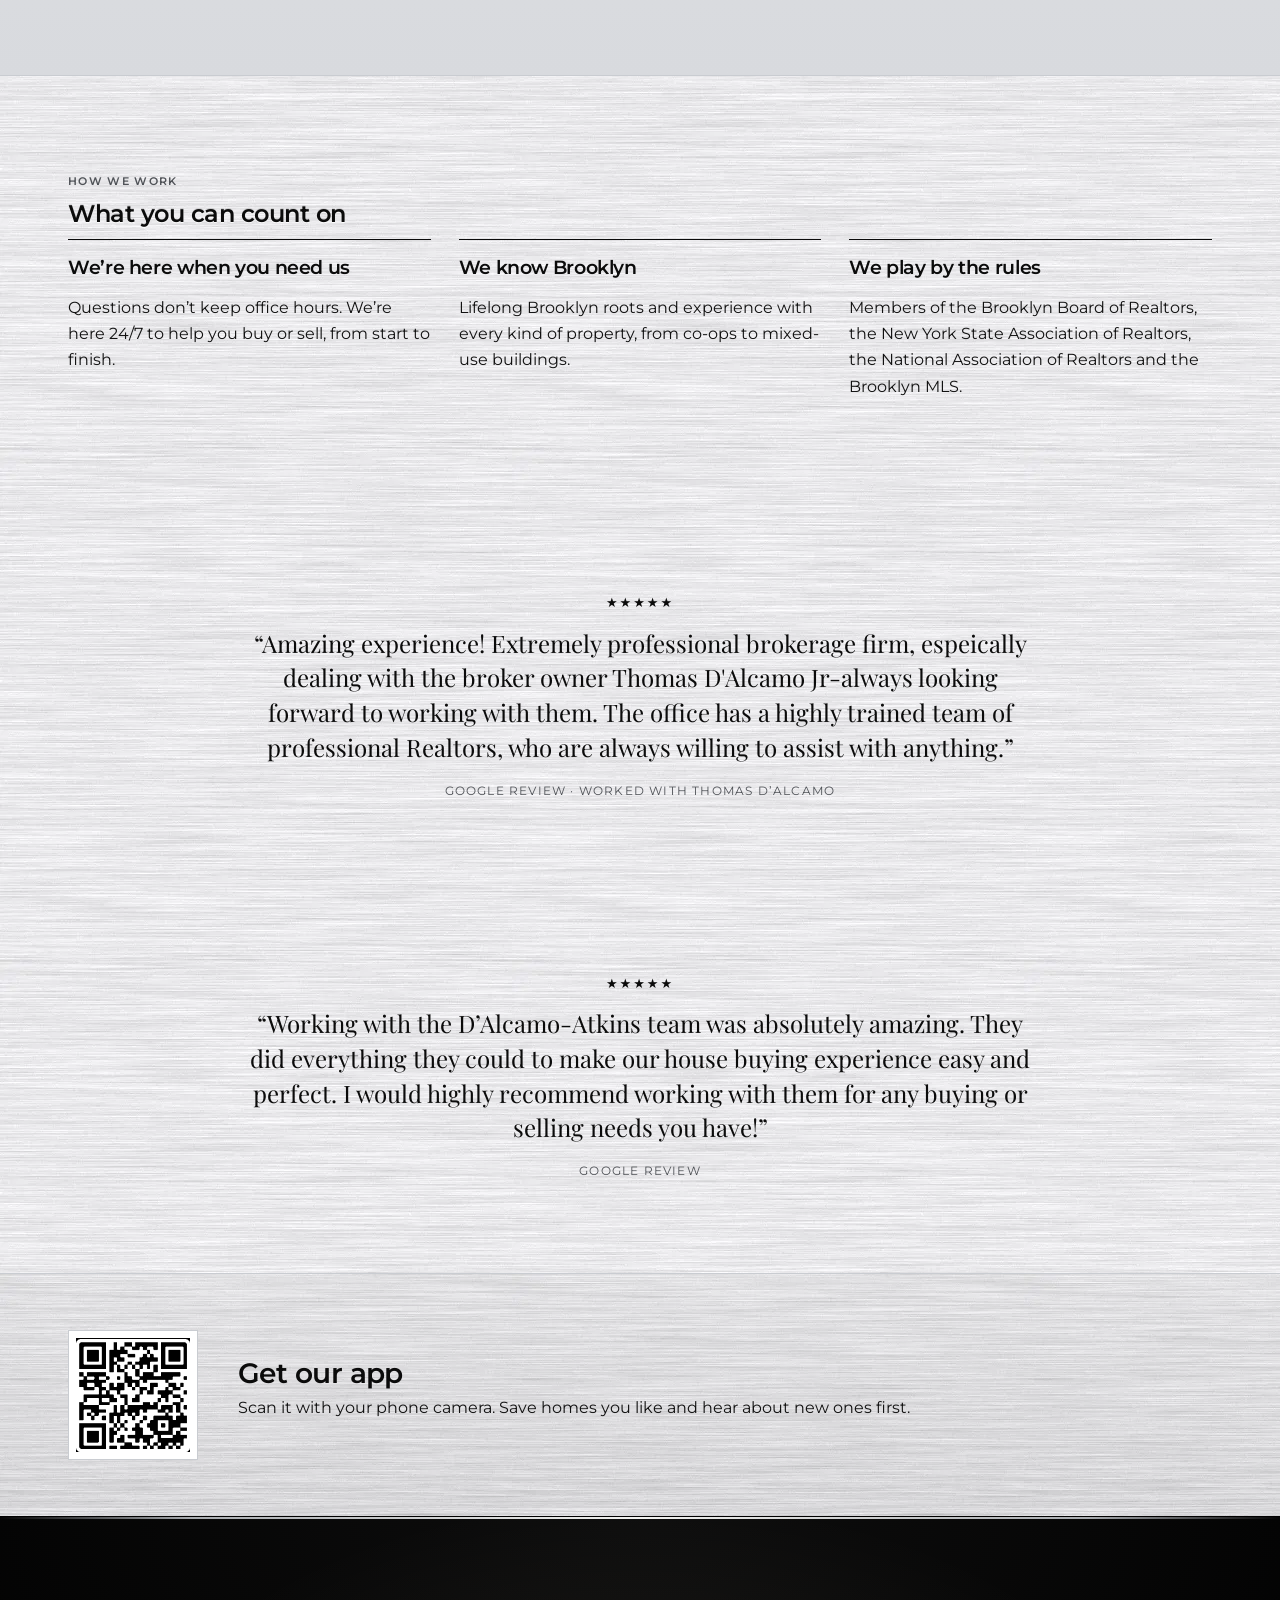
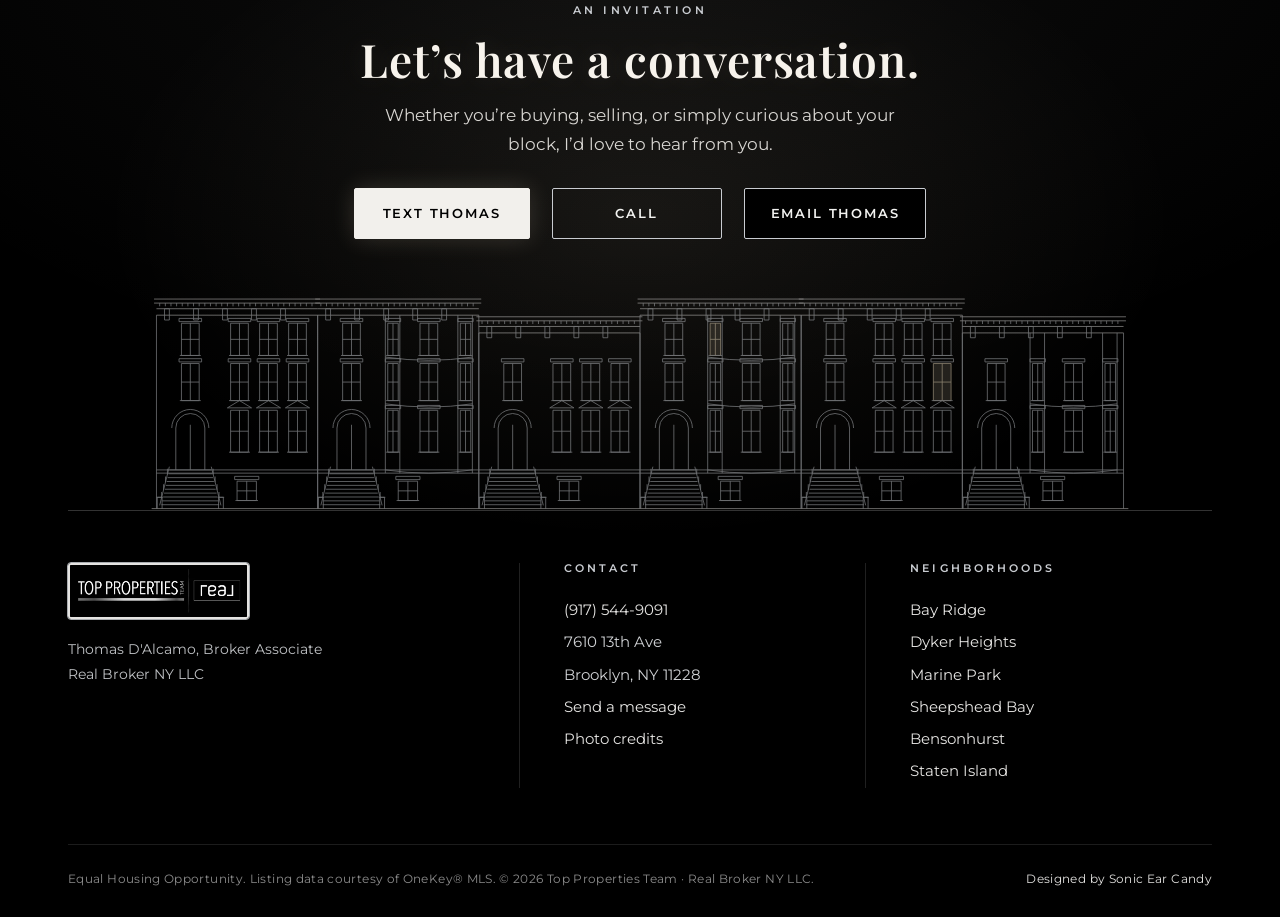
==== commit 0e632a06: "HD heroes, lighter overlay, speed trim, shared Email Thomas modal - Heroes re-encoded from full-res " ====
--- a/about.html
+++ b/about.html
@@ -3,11 +3,11 @@
 <meta name="description" content="Top Properties Team at Real Broker NY: Brooklyn real estate in Bay Ridge, Dyker Heights, Marine Park, Sheepshead Bay, Bensonhurst and Staten Island. Call or text (917) 544-9091.">
 <link rel="icon" href="img/favicon.png"><link rel="preconnect" href="https://fonts.googleapis.com"><link rel="preconnect" href="https://fonts.gstatic.com" crossorigin>
 <link href="https://fonts.googleapis.com/css2?family=Montserrat:wght@400;600&family=Playfair+Display:wght@600&display=swap" rel="stylesheet" media="print" onload="this.media='all'">
-<link rel="preload" as="image" href="img/bay-ridge.webp?v=hq1" fetchpriority="high">
-<link rel="stylesheet" href="style.css?v=ring2"></head><body>
+<link rel="preload" as="image" href="img/bay-ridge.webp?v=hq4" media="(min-width:701px)" fetchpriority="high"><link rel="preload" as="image" href="img/bay-ridge-m.webp?v=hq4" media="(max-width:700px)" fetchpriority="high">
+<link rel="stylesheet" href="style.css?v=em5"></head><body>
 <header><div class="wrap nav"><a href="index.html"><img loading="lazy" src="img/logo-hd.webp" width="679" height="200" alt="Top Properties Team · Real"></a>
 <button class="burger" aria-label="Menu" onclick="document.querySelector('.menu').classList.toggle('open')">&#9776;</button><ul class="menu"><li><a href="index.html">HOME</a></li><li><a href="https://toppropertiesnyc.com/listing" target="_blank" rel="noopener">SEARCH</a></li><li><a href="sell.html">SELL</a></li><li><a href="team.html">AGENTS</a></li><li><a href="about.html" class="on">ABOUT</a></li><li><a href="contact.html">CONTACT</a></li></ul></div></header>
-<div class="hero small"><div class="kb" style="background-image:url(img/bay-ridge.webp?v=hq1);background-position:center 70%"></div><div class="wrap"><div class="eyebrow" style="color:#FFFFFF">About us</div><h1>We’re your neighbors</h1><p>Lifelong Brooklyn. Here for you 24/7, from the first question to the closing table.</p></div></div>
+<div class="hero small"><div class="kb" style="--bgm:url(img/bay-ridge-m.webp?v=hq4);background-image:url(img/bay-ridge.webp?v=hq4);background-position:center 70%"></div><div class="wrap"><div class="eyebrow" style="color:#FFFFFF">About us</div><h1>We’re your neighbors</h1><p>Lifelong Brooklyn. Here for you 24/7, from the first question to the closing table.</p></div></div>
 <section><div class="wrap split"><div><div class="eyebrow">Meet Thomas</div><h2>Thomas D’Alcamo, Broker Associate</h2><p class="lead">I’m a lifelong Brooklyn resident, and I lead Top Properties Team at Real Broker NY from our office at 7610 13th Avenue.</p><p>I help people buy and sell all kinds of property across the borough: single-family homes, multi-family homes, condos, co-ops, mixed-use buildings and commercial properties. Buying or selling a home is one of the most personal, emotional and financial decisions you’ll make. My job is to walk with you and guide you through it.</p><p>I use the latest online tools to market homes and to find the right one for you.</p><a class="btn" href="sms:+19175449091">Text Thomas</a> <a class="btn ghost" href="team.html">Meet the team</a></div>
 <div class="portrait"><img loading="lazy" src="img/thomas-portrait.webp" alt="Thomas D’Alcamo" width="600" height="600"></div></div></section>
 <section class="alt"><div class="wrap"><div class="eyebrow">By the numbers</div><h2>A team that stays busy</h2><div class="stats"><div class="stat"><b data-n="37">37</b>Sales in the last 12 months</div><div class="stat"><b data-n="1174">1,174</b>Total sales</div><div class="stat"><b data-n="5.0" data-d="1">5.0 ★</b>107 Zillow reviews</div><div class="stat"><b data-n="18">18</b>Years of experience</div></div><p class="note" style="text-align:left;margin:0"><a href="https://www.zillow.com/profile/toppropteam" target="_blank" rel="noopener">Team stats via Zillow</a></p></div></section>
@@ -16,11 +16,11 @@
 <section class="app" style="padding:56px 0"><div class="wrap"><img loading="lazy" src="img/qr.png" alt="QR code to download the Top Properties Team app">
 <div><h3>Get our app</h3><p style="margin:0 0 10px">Scan it with your phone camera. Save homes you like and hear about new ones first.</p>
 </div></div></section>
-<footer><div class="wrap"><div class="fcta"><p class="fey">An invitation</p><h2>Let&rsquo;s have a conversation.</h2><p class="fsub">Whether you&rsquo;re buying, selling, or simply curious about your block, I&rsquo;d love to hear from you.</p><div class="fbtns"><a class="btn light fpri" href="sms:+19175449091">Text Thomas</a> <a class="btn light" href="tel:+19175449091">Call</a></div><p class="fmail"><a href="mailto:thomasdalcamo@gmail.com">thomasdalcamo@gmail.com</a></p></div><div class="farchw"><svg class="farch" viewBox="-8 30 1216 272" preserveAspectRatio="xMidYMax meet" aria-hidden="true" focusable="false"><g fill="none" stroke="#C9CCD1" stroke-width="1" vector-effect="non-scaling-stroke"><path d="M0 300V60M200 300V60"/><path d="M-3 40h206M-3 45h206M0 52h200M0 60h200" stroke="#E5E4E2"/><path d="M4 45v4M11 45v4M18 45v4M25 45v4M32 45v4M39 45v4M46 45v4M53 45v4M60 45v4M67 45v4M74 45v4M81 45v4M88 45v4M95 45v4M102 45v4M109 45v4M116 45v4M123 45v4M130 45v4M137 45v4M144 45v4M151 45v4M158 45v4M165 45v4M172 45v4M179 45v4M186 45v4M193 45v4"/><path d="M10 52h6v14h-6zM46 52h6v14h-6zM82 52h6v14h-6zM118 52h6v14h-6zM154 52h6v14h-6z"/><path d="M0 252h200M0 256h200"/><path d="M24 252V200a18 18 0 0 1 36 0V252M42 252V196"/><path d="M19 200a23 23 0 0 1 46 0"/><path d="M16.0 252.0h52.0"/><path d="M14.9 256.8h54.2"/><path d="M13.8 261.6h56.4"/><path d="M12.7 266.4h58.6"/><path d="M11.6 271.2h60.8"/><path d="M10.5 276.0h63.0"/><path d="M9.399999999999999 280.8h65.2"/><path d="M8.299999999999999 285.6h67.4"/><path d="M7.199999999999999 290.4h69.6"/><path d="M6.1 295.2h71.8"/><path d="M16 248L4 296M68 248L80 296"/><path d="M13.6 257.6v-7M11.2 267.2v-7M8.8 276.8v-7M6.4 286.4v-7M70.4 257.6v-7M72.8 267.2v-7M75.2 276.8v-7M77.6 286.4v-7"/><path d="M1 300v-14h6v14M77 300v-14h6v14M0 286h8M76 286h8"/><path d="M100 266h24v24h-24zM112.0 266v24M100 278.0h24"/><path d="M97 264h30v-4h-30z"/><path d="M98 290h28"/><path d="M92 178h22v52h-22zM103.0 178v52M92 204.0h22"/><path d="M88 175h30l-15.0 -9z"/><path d="M90 230h26"/><path d="M128 178h22v52h-22zM139.0 178v52M128 204.0h22"/><path d="M124 175h30l-15.0 -9z"/><path d="M126 230h26"/><path d="M164 178h22v52h-22zM175.0 178v52M164 204.0h22"/><path d="M160 175h30l-15.0 -9z"/><path d="M162 230h26"/><path d="M92 120h22v46h-22zM103.0 120v46M92 143.0h22"/><path d="M89 118h28v-4h-28z"/><path d="M90 166h26"/><path d="M128 120h22v46h-22zM139.0 120v46M128 143.0h22"/><path d="M125 118h28v-4h-28z"/><path d="M126 166h26"/><path d="M164 120h22v46h-22zM175.0 120v46M164 143.0h22"/><path d="M161 118h28v-4h-28z"/><path d="M162 166h26"/><path d="M31 120h22v46h-22zM42.0 120v46M31 143.0h22"/><path d="M28 118h28v-4h-28z"/><path d="M29 166h26"/><path d="M92 70h22v40h-22zM103.0 70v40M92 90.0h22"/><path d="M89 68h28v-4h-28z"/><path d="M90 110h26"/><path d="M128 70h22v40h-22zM139.0 70v40M128 90.0h22"/><path d="M125 68h28v-4h-28z"/><path d="M126 110h26"/><path d="M164 70h22v40h-22zM175.0 70v40M164 90.0h22"/><path d="M161 68h28v-4h-28z"/><path d="M162 110h26"/><path d="M31 70h22v40h-22zM42.0 70v40M31 90.0h22"/><path d="M28 68h28v-4h-28z"/><path d="M29 110h26"/><path d="M200 300V60M400 300V60"/><path d="M197 40h206M197 45h206M200 52h200M200 60h200" stroke="#E5E4E2"/><path d="M204 45v4M211 45v4M218 45v4M225 45v4M232 45v4M239 45v4M246 45v4M253 45v4M260 45v4M267 45v4M274 45v4M281 45v4M288 45v4M295 45v4M302 45v4M309 45v4M316 45v4M323 45v4M330 45v4M337 45v4M344 45v4M351 45v4M358 45v4M365 45v4M372 45v4M379 45v4M386 45v4M393 45v4"/><path d="M210 52h6v14h-6zM246 52h6v14h-6zM282 52h6v14h-6zM318 52h6v14h-6zM354 52h6v14h-6z"/><path d="M200 252h200M200 256h200"/><path d="M224 252V200a18 18 0 0 1 36 0V252M242 252V196"/><path d="M219 200a23 23 0 0 1 46 0"/><path d="M216.0 252.0h52.0"/><path d="M214.9 256.8h54.2"/><path d="M213.8 261.6h56.4"/><path d="M212.7 266.4h58.6"/><path d="M211.6 271.2h60.8"/><path d="M210.5 276.0h63.0"/><path d="M209.4 280.8h65.2"/><path d="M208.3 285.6h67.4"/><path d="M207.2 290.4h69.6"/><path d="M206.1 295.2h71.8"/><path d="M216 248L204 296M268 248L280 296"/><path d="M213.6 257.6v-7M211.2 267.2v-7M208.8 276.8v-7M206.4 286.4v-7M270.4 257.6v-7M272.8 267.2v-7M275.2 276.8v-7M277.6 286.4v-7"/><path d="M201 300v-14h6v14M277 300v-14h6v14M200 286h8M276 286h8"/><path d="M300 266h24v24h-24zM312.0 266v24M300 278.0h24"/><path d="M297 264h30v-4h-30z"/><path d="M298 290h28"/><path d="M284 256V60M392 256V60M302 256V60M374 256V60"/><path d="M284 252Q338 260 392 252"/><path d="M284 170Q338 178 392 170"/><path d="M284 112Q338 120 392 112"/><path d="M287 178h13v52h-13zM293.5 178v52M287 204.0h13"/><path d="M284 176h19v-4h-19z"/><path d="M285 230h17"/><path d="M327 178h22v52h-22zM338.0 178v52M327 204.0h22"/><path d="M324 176h28v-4h-28z"/><path d="M325 230h26"/><path d="M377 178h13v52h-13zM383.5 178v52M377 204.0h13"/><path d="M374 176h19v-4h-19z"/><path d="M375 230h17"/><path d="M287 120h13v46h-13zM293.5 120v46M287 143.0h13"/><path d="M284 118h19v-4h-19z"/><path d="M285 166h17"/><path d="M327 120h22v46h-22zM338.0 120v46M327 143.0h22"/><path d="M324 118h28v-4h-28z"/><path d="M325 166h26"/><path d="M377 120h13v46h-13zM383.5 120v46M377 143.0h13"/><path d="M374 118h19v-4h-19z"/><path d="M375 166h17"/><path d="M231 120h22v46h-22zM242.0 120v46M231 143.0h22"/><path d="M228 118h28v-4h-28z"/><path d="M229 166h26"/><path d="M287 70h13v40h-13zM293.5 70v40M287 90.0h13"/><path d="M284 68h19v-4h-19z"/><path d="M285 110h17"/><path d="M327 70h22v40h-22zM338.0 70v40M327 90.0h22"/><path d="M324 68h28v-4h-28z"/><path d="M325 110h26"/><path d="M377 70h13v40h-13zM383.5 70v40M377 90.0h13"/><path d="M374 68h19v-4h-19z"/><path d="M375 110h17"/><path d="M231 70h22v40h-22zM242.0 70v40M231 90.0h22"/><path d="M228 68h28v-4h-28z"/><path d="M229 110h26"/><path d="M400 300V82M600 300V82"/><path d="M397 62h206M397 67h206M400 74h200M400 82h200" stroke="#E5E4E2"/><path d="M404 67v4M411 67v4M418 67v4M425 67v4M432 67v4M439 67v4M446 67v4M453 67v4M460 67v4M467 67v4M474 67v4M481 67v4M488 67v4M495 67v4M502 67v4M509 67v4M516 67v4M523 67v4M530 67v4M537 67v4M544 67v4M551 67v4M558 67v4M565 67v4M572 67v4M579 67v4M586 67v4M593 67v4"/><path d="M410 74h6v14h-6zM446 74h6v14h-6zM482 74h6v14h-6zM518 74h6v14h-6zM554 74h6v14h-6z"/><path d="M400 252h200M400 256h200"/><path d="M424 252V200a18 18 0 0 1 36 0V252M442 252V196"/><path d="M419 200a23 23 0 0 1 46 0"/><path d="M416.0 252.0h52.0"/><path d="M414.9 256.8h54.2"/><path d="M413.8 261.6h56.4"/><path d="M412.7 266.4h58.6"/><path d="M411.6 271.2h60.8"/><path d="M410.5 276.0h63.0"/><path d="M409.4 280.8h65.2"/><path d="M408.3 285.6h67.4"/><path d="M407.2 290.4h69.6"/><path d="M406.1 295.2h71.8"/><path d="M416 248L404 296M468 248L480 296"/><path d="M413.6 257.6v-7M411.2 267.2v-7M408.8 276.8v-7M406.4 286.4v-7M470.4 257.6v-7M472.8 267.2v-7M475.2 276.8v-7M477.6 286.4v-7"/><path d="M401 300v-14h6v14M477 300v-14h6v14M400 286h8M476 286h8"/><path d="M500 266h24v24h-24zM512.0 266v24M500 278.0h24"/><path d="M497 264h30v-4h-30z"/><path d="M498 290h28"/><path d="M492 178h22v52h-22zM503.0 178v52M492 204.0h22"/><path d="M488 175h30l-15.0 -9z"/><path d="M490 230h26"/><path d="M528 178h22v52h-22zM539.0 178v52M528 204.0h22"/><path d="M524 175h30l-15.0 -9z"/><path d="M526 230h26"/><path d="M564 178h22v52h-22zM575.0 178v52M564 204.0h22"/><path d="M560 175h30l-15.0 -9z"/><path d="M562 230h26"/><path d="M492 120h22v46h-22zM503.0 120v46M492 143.0h22"/><path d="M489 118h28v-4h-28z"/><path d="M490 166h26"/><path d="M528 120h22v46h-22zM539.0 120v46M528 143.0h22"/><path d="M525 118h28v-4h-28z"/><path d="M526 166h26"/><path d="M564 120h22v46h-22zM575.0 120v46M564 143.0h22"/><path d="M561 118h28v-4h-28z"/><path d="M562 166h26"/><path d="M431 120h22v46h-22zM442.0 120v46M431 143.0h22"/><path d="M428 118h28v-4h-28z"/><path d="M429 166h26"/><path d="M600 300V60M800 300V60"/><path d="M597 40h206M597 45h206M600 52h200M600 60h200" stroke="#E5E4E2"/><path d="M604 45v4M611 45v4M618 45v4M625 45v4M632 45v4M639 45v4M646 45v4M653 45v4M660 45v4M667 45v4M674 45v4M681 45v4M688 45v4M695 45v4M702 45v4M709 45v4M716 45v4M723 45v4M730 45v4M737 45v4M744 45v4M751 45v4M758 45v4M765 45v4M772 45v4M779 45v4M786 45v4M793 45v4"/><path d="M610 52h6v14h-6zM646 52h6v14h-6zM682 52h6v14h-6zM718 52h6v14h-6zM754 52h6v14h-6z"/><path d="M600 252h200M600 256h200"/><path d="M624 252V200a18 18 0 0 1 36 0V252M642 252V196"/><path d="M619 200a23 23 0 0 1 46 0"/><path d="M616.0 252.0h52.0"/><path d="M614.9 256.8h54.2"/><path d="M613.8 261.6h56.4"/><path d="M612.7 266.4h58.6"/><path d="M611.6 271.2h60.8"/><path d="M610.5 276.0h63.0"/><path d="M609.4 280.8h65.2"/><path d="M608.3 285.6h67.4"/><path d="M607.2 290.4h69.6"/><path d="M606.1 295.2h71.8"/><path d="M616 248L604 296M668 248L680 296"/><path d="M613.6 257.6v-7M611.2 267.2v-7M608.8 276.8v-7M606.4 286.4v-7M670.4 257.6v-7M672.8 267.2v-7M675.2 276.8v-7M677.6 286.4v-7"/><path d="M601 300v-14h6v14M677 300v-14h6v14M600 286h8M676 286h8"/><path d="M700 266h24v24h-24zM712.0 266v24M700 278.0h24"/><path d="M697 264h30v-4h-30z"/><path d="M698 290h28"/><path d="M684 256V60M792 256V60M702 256V60M774 256V60"/><path d="M684 252Q738 260 792 252"/><path d="M684 170Q738 178 792 170"/><path d="M684 112Q738 120 792 112"/><path d="M687 178h13v52h-13zM693.5 178v52M687 204.0h13"/><path d="M684 176h19v-4h-19z"/><path d="M685 230h17"/><path d="M727 178h22v52h-22zM738.0 178v52M727 204.0h22"/><path d="M724 176h28v-4h-28z"/><path d="M725 230h26"/><path d="M777 178h13v52h-13zM783.5 178v52M777 204.0h13"/><path d="M774 176h19v-4h-19z"/><path d="M775 230h17"/><path d="M687 120h13v46h-13zM693.5 120v46M687 143.0h13"/><path d="M684 118h19v-4h-19z"/><path d="M685 166h17"/><path d="M727 120h22v46h-22zM738.0 120v46M727 143.0h22"/><path d="M724 118h28v-4h-28z"/><path d="M725 166h26"/><path d="M777 120h13v46h-13zM783.5 120v46M777 143.0h13"/><path d="M774 118h19v-4h-19z"/><path d="M775 166h17"/><path d="M631 120h22v46h-22zM642.0 120v46M631 143.0h22"/><path d="M628 118h28v-4h-28z"/><path d="M629 166h26"/><path d="M687 70h13v40h-13zM693.5 70v40M687 90.0h13" fill="#F6E7C8" fill-opacity=".24" stroke="#F3E3C3"/><path d="M684 68h19v-4h-19z"/><path d="M685 110h17"/><path d="M727 70h22v40h-22zM738.0 70v40M727 90.0h22"/><path d="M724 68h28v-4h-28z"/><path d="M725 110h26"/><path d="M777 70h13v40h-13zM783.5 70v40M777 90.0h13"/><path d="M774 68h19v-4h-19z"/><path d="M775 110h17"/><path d="M631 70h22v40h-22zM642.0 70v40M631 90.0h22"/><path d="M628 68h28v-4h-28z"/><path d="M629 110h26"/><path d="M800 300V60M1000 300V60"/><path d="M797 40h206M797 45h206M800 52h200M800 60h200" stroke="#E5E4E2"/><path d="M804 45v4M811 45v4M818 45v4M825 45v4M832 45v4M839 45v4M846 45v4M853 45v4M860 45v4M867 45v4M874 45v4M881 45v4M888 45v4M895 45v4M902 45v4M909 45v4M916 45v4M923 45v4M930 45v4M937 45v4M944 45v4M951 45v4M958 45v4M965 45v4M972 45v4M979 45v4M986 45v4M993 45v4"/><path d="M810 52h6v14h-6zM846 52h6v14h-6zM882 52h6v14h-6zM918 52h6v14h-6zM954 52h6v14h-6z"/><path d="M800 252h200M800 256h200"/><path d="M824 252V200a18 18 0 0 1 36 0V252M842 252V196"/><path d="M819 200a23 23 0 0 1 46 0"/><path d="M816.0 252.0h52.0"/><path d="M814.9 256.8h54.2"/><path d="M813.8 261.6h56.4"/><path d="M812.7 266.4h58.6"/><path d="M811.6 271.2h60.8"/><path d="M810.5 276.0h63.0"/><path d="M809.4 280.8h65.2"/><path d="M808.3 285.6h67.4"/><path d="M807.2 290.4h69.6"/><path d="M806.1 295.2h71.8"/><path d="M816 248L804 296M868 248L880 296"/><path d="M813.6 257.6v-7M811.2 267.2v-7M808.8 276.8v-7M806.4 286.4v-7M870.4 257.6v-7M872.8 267.2v-7M875.2 276.8v-7M877.6 286.4v-7"/><path d="M801 300v-14h6v14M877 300v-14h6v14M800 286h8M876 286h8"/><path d="M900 266h24v24h-24zM912.0 266v24M900 278.0h24"/><path d="M897 264h30v-4h-30z"/><path d="M898 290h28"/><path d="M892 178h22v52h-22zM903.0 178v52M892 204.0h22"/><path d="M888 175h30l-15.0 -9z"/><path d="M890 230h26"/><path d="M928 178h22v52h-22zM939.0 178v52M928 204.0h22"/><path d="M924 175h30l-15.0 -9z"/><path d="M926 230h26"/><path d="M964 178h22v52h-22zM975.0 178v52M964 204.0h22"/><path d="M960 175h30l-15.0 -9z"/><path d="M962 230h26"/><path d="M892 120h22v46h-22zM903.0 120v46M892 143.0h22"/><path d="M889 118h28v-4h-28z"/><path d="M890 166h26"/><path d="M928 120h22v46h-22zM939.0 120v46M928 143.0h22"/><path d="M925 118h28v-4h-28z"/><path d="M926 166h26"/><path d="M964 120h22v46h-22zM975.0 120v46M964 143.0h22" fill="#F6E7C8" fill-opacity=".24" stroke="#F3E3C3"/><path d="M961 118h28v-4h-28z"/><path d="M962 166h26"/><path d="M831 120h22v46h-22zM842.0 120v46M831 143.0h22"/><path d="M828 118h28v-4h-28z"/><path d="M829 166h26"/><path d="M892 70h22v40h-22zM903.0 70v40M892 90.0h22"/><path d="M889 68h28v-4h-28z"/><path d="M890 110h26"/><path d="M928 70h22v40h-22zM939.0 70v40M928 90.0h22"/><path d="M925 68h28v-4h-28z"/><path d="M926 110h26"/><path d="M964 70h22v40h-22zM975.0 70v40M964 90.0h22"/><path d="M961 68h28v-4h-28z"/><path d="M962 110h26"/><path d="M831 70h22v40h-22zM842.0 70v40M831 90.0h22"/><path d="M828 68h28v-4h-28z"/><path d="M829 110h26"/><path d="M1000 300V82M1200 300V82"/><path d="M997 62h206M997 67h206M1000 74h200M1000 82h200" stroke="#E5E4E2"/><path d="M1004 67v4M1011 67v4M1018 67v4M1025 67v4M1032 67v4M1039 67v4M1046 67v4M1053 67v4M1060 67v4M1067 67v4M1074 67v4M1081 67v4M1088 67v4M1095 67v4M1102 67v4M1109 67v4M1116 67v4M1123 67v4M1130 67v4M1137 67v4M1144 67v4M1151 67v4M1158 67v4M1165 67v4M1172 67v4M1179 67v4M1186 67v4M1193 67v4"/><path d="M1010 74h6v14h-6zM1046 74h6v14h-6zM1082 74h6v14h-6zM1118 74h6v14h-6zM1154 74h6v14h-6z"/><path d="M1000 252h200M1000 256h200"/><path d="M1024 252V200a18 18 0 0 1 36 0V252M1042 252V196"/><path d="M1019 200a23 23 0 0 1 46 0"/><path d="M1016.0 252.0h52.0"/><path d="M1014.9 256.8h54.2"/><path d="M1013.8 261.6h56.4"/><path d="M1012.7 266.4h58.6"/><path d="M1011.6 271.2h60.8"/><path d="M1010.5 276.0h63.0"/><path d="M1009.4 280.8h65.2"/><path d="M1008.3 285.6h67.4"/><path d="M1007.2 290.4h69.6"/><path d="M1006.1 295.2h71.8"/><path d="M1016 248L1004 296M1068 248L1080 296"/><path d="M1013.6 257.6v-7M1011.2 267.2v-7M1008.8 276.8v-7M1006.4 286.4v-7M1070.4 257.6v-7M1072.8 267.2v-7M1075.2 276.8v-7M1077.6 286.4v-7"/><path d="M1001 300v-14h6v14M1077 300v-14h6v14M1000 286h8M1076 286h8"/><path d="M1100 266h24v24h-24zM1112.0 266v24M1100 278.0h24"/><path d="M1097 264h30v-4h-30z"/><path d="M1098 290h28"/><path d="M1084 256V82M1192 256V82M1102 256V82M1174 256V82"/><path d="M1084 252Q1138 260 1192 252"/><path d="M1084 170Q1138 178 1192 170"/><path d="M1087 178h13v52h-13zM1093.5 178v52M1087 204.0h13"/><path d="M1084 176h19v-4h-19z"/><path d="M1085 230h17"/><path d="M1127 178h22v52h-22zM1138.0 178v52M1127 204.0h22"/><path d="M1124 176h28v-4h-28z"/><path d="M1125 230h26"/><path d="M1177 178h13v52h-13zM1183.5 178v52M1177 204.0h13"/><path d="M1174 176h19v-4h-19z"/><path d="M1175 230h17"/><path d="M1087 120h13v46h-13zM1093.5 120v46M1087 143.0h13"/><path d="M1084 118h19v-4h-19z"/><path d="M1085 166h17"/><path d="M1127 120h22v46h-22zM1138.0 120v46M1127 143.0h22"/><path d="M1124 118h28v-4h-28z"/><path d="M1125 166h26"/><path d="M1177 120h13v46h-13zM1183.5 120v46M1177 143.0h13"/><path d="M1174 118h19v-4h-19z"/><path d="M1175 166h17"/><path d="M1031 120h22v46h-22zM1042.0 120v46M1031 143.0h22"/><path d="M1028 118h28v-4h-28z"/><path d="M1029 166h26"/><path d="M-6 300H1206" stroke="#E5E4E2"/></g></svg></div><div class="cols"><div><img loading="lazy" src="img/logo-hd.webp" width="679" height="200" alt="Top Properties Team" style="height:56px;margin-bottom:18px">
+<footer><div class="wrap"><div class="fcta"><p class="fey">An invitation</p><h2>Let&rsquo;s have a conversation.</h2><p class="fsub">Whether you&rsquo;re buying, selling, or simply curious about your block, I&rsquo;d love to hear from you.</p><div class="fbtns"><a class="btn light fpri" href="sms:+19175449091">Text Thomas</a> <a class="btn light" href="tel:+19175449091">Call</a> <a class="btn light fem" href="mailto:thomasdalcamo@gmail.com" aria-haspopup="dialog" aria-controls="emodal">Email Thomas</a></div></div><div class="farchw"><svg class="farch" viewBox="-8 30 1216 272" preserveAspectRatio="xMidYMax meet" aria-hidden="true" focusable="false"><g fill="none" stroke="#C9CCD1" stroke-width="1" vector-effect="non-scaling-stroke"><path d="M0 300V60M200 300V60"/><path d="M-3 40h206M-3 45h206M0 52h200M0 60h200" stroke="#E5E4E2"/><path d="M4 45v4M11 45v4M18 45v4M25 45v4M32 45v4M39 45v4M46 45v4M53 45v4M60 45v4M67 45v4M74 45v4M81 45v4M88 45v4M95 45v4M102 45v4M109 45v4M116 45v4M123 45v4M130 45v4M137 45v4M144 45v4M151 45v4M158 45v4M165 45v4M172 45v4M179 45v4M186 45v4M193 45v4"/><path d="M10 52h6v14h-6zM46 52h6v14h-6zM82 52h6v14h-6zM118 52h6v14h-6zM154 52h6v14h-6z"/><path d="M0 252h200M0 256h200"/><path d="M24 252V200a18 18 0 0 1 36 0V252M42 252V196"/><path d="M19 200a23 23 0 0 1 46 0"/><path d="M16.0 252.0h52.0"/><path d="M14.9 256.8h54.2"/><path d="M13.8 261.6h56.4"/><path d="M12.7 266.4h58.6"/><path d="M11.6 271.2h60.8"/><path d="M10.5 276.0h63.0"/><path d="M9.399999999999999 280.8h65.2"/><path d="M8.299999999999999 285.6h67.4"/><path d="M7.199999999999999 290.4h69.6"/><path d="M6.1 295.2h71.8"/><path d="M16 248L4 296M68 248L80 296"/><path d="M13.6 257.6v-7M11.2 267.2v-7M8.8 276.8v-7M6.4 286.4v-7M70.4 257.6v-7M72.8 267.2v-7M75.2 276.8v-7M77.6 286.4v-7"/><path d="M1 300v-14h6v14M77 300v-14h6v14M0 286h8M76 286h8"/><path d="M100 266h24v24h-24zM112.0 266v24M100 278.0h24"/><path d="M97 264h30v-4h-30z"/><path d="M98 290h28"/><path d="M92 178h22v52h-22zM103.0 178v52M92 204.0h22"/><path d="M88 175h30l-15.0 -9z"/><path d="M90 230h26"/><path d="M128 178h22v52h-22zM139.0 178v52M128 204.0h22"/><path d="M124 175h30l-15.0 -9z"/><path d="M126 230h26"/><path d="M164 178h22v52h-22zM175.0 178v52M164 204.0h22"/><path d="M160 175h30l-15.0 -9z"/><path d="M162 230h26"/><path d="M92 120h22v46h-22zM103.0 120v46M92 143.0h22"/><path d="M89 118h28v-4h-28z"/><path d="M90 166h26"/><path d="M128 120h22v46h-22zM139.0 120v46M128 143.0h22"/><path d="M125 118h28v-4h-28z"/><path d="M126 166h26"/><path d="M164 120h22v46h-22zM175.0 120v46M164 143.0h22"/><path d="M161 118h28v-4h-28z"/><path d="M162 166h26"/><path d="M31 120h22v46h-22zM42.0 120v46M31 143.0h22"/><path d="M28 118h28v-4h-28z"/><path d="M29 166h26"/><path d="M92 70h22v40h-22zM103.0 70v40M92 90.0h22"/><path d="M89 68h28v-4h-28z"/><path d="M90 110h26"/><path d="M128 70h22v40h-22zM139.0 70v40M128 90.0h22"/><path d="M125 68h28v-4h-28z"/><path d="M126 110h26"/><path d="M164 70h22v40h-22zM175.0 70v40M164 90.0h22"/><path d="M161 68h28v-4h-28z"/><path d="M162 110h26"/><path d="M31 70h22v40h-22zM42.0 70v40M31 90.0h22"/><path d="M28 68h28v-4h-28z"/><path d="M29 110h26"/><path d="M200 300V60M400 300V60"/><path d="M197 40h206M197 45h206M200 52h200M200 60h200" stroke="#E5E4E2"/><path d="M204 45v4M211 45v4M218 45v4M225 45v4M232 45v4M239 45v4M246 45v4M253 45v4M260 45v4M267 45v4M274 45v4M281 45v4M288 45v4M295 45v4M302 45v4M309 45v4M316 45v4M323 45v4M330 45v4M337 45v4M344 45v4M351 45v4M358 45v4M365 45v4M372 45v4M379 45v4M386 45v4M393 45v4"/><path d="M210 52h6v14h-6zM246 52h6v14h-6zM282 52h6v14h-6zM318 52h6v14h-6zM354 52h6v14h-6z"/><path d="M200 252h200M200 256h200"/><path d="M224 252V200a18 18 0 0 1 36 0V252M242 252V196"/><path d="M219 200a23 23 0 0 1 46 0"/><path d="M216.0 252.0h52.0"/><path d="M214.9 256.8h54.2"/><path d="M213.8 261.6h56.4"/><path d="M212.7 266.4h58.6"/><path d="M211.6 271.2h60.8"/><path d="M210.5 276.0h63.0"/><path d="M209.4 280.8h65.2"/><path d="M208.3 285.6h67.4"/><path d="M207.2 290.4h69.6"/><path d="M206.1 295.2h71.8"/><path d="M216 248L204 296M268 248L280 296"/><path d="M213.6 257.6v-7M211.2 267.2v-7M208.8 276.8v-7M206.4 286.4v-7M270.4 257.6v-7M272.8 267.2v-7M275.2 276.8v-7M277.6 286.4v-7"/><path d="M201 300v-14h6v14M277 300v-14h6v14M200 286h8M276 286h8"/><path d="M300 266h24v24h-24zM312.0 266v24M300 278.0h24"/><path d="M297 264h30v-4h-30z"/><path d="M298 290h28"/><path d="M284 256V60M392 256V60M302 256V60M374 256V60"/><path d="M284 252Q338 260 392 252"/><path d="M284 170Q338 178 392 170"/><path d="M284 112Q338 120 392 112"/><path d="M287 178h13v52h-13zM293.5 178v52M287 204.0h13"/><path d="M284 176h19v-4h-19z"/><path d="M285 230h17"/><path d="M327 178h22v52h-22zM338.0 178v52M327 204.0h22"/><path d="M324 176h28v-4h-28z"/><path d="M325 230h26"/><path d="M377 178h13v52h-13zM383.5 178v52M377 204.0h13"/><path d="M374 176h19v-4h-19z"/><path d="M375 230h17"/><path d="M287 120h13v46h-13zM293.5 120v46M287 143.0h13"/><path d="M284 118h19v-4h-19z"/><path d="M285 166h17"/><path d="M327 120h22v46h-22zM338.0 120v46M327 143.0h22"/><path d="M324 118h28v-4h-28z"/><path d="M325 166h26"/><path d="M377 120h13v46h-13zM383.5 120v46M377 143.0h13"/><path d="M374 118h19v-4h-19z"/><path d="M375 166h17"/><path d="M231 120h22v46h-22zM242.0 120v46M231 143.0h22"/><path d="M228 118h28v-4h-28z"/><path d="M229 166h26"/><path d="M287 70h13v40h-13zM293.5 70v40M287 90.0h13"/><path d="M284 68h19v-4h-19z"/><path d="M285 110h17"/><path d="M327 70h22v40h-22zM338.0 70v40M327 90.0h22"/><path d="M324 68h28v-4h-28z"/><path d="M325 110h26"/><path d="M377 70h13v40h-13zM383.5 70v40M377 90.0h13"/><path d="M374 68h19v-4h-19z"/><path d="M375 110h17"/><path d="M231 70h22v40h-22zM242.0 70v40M231 90.0h22"/><path d="M228 68h28v-4h-28z"/><path d="M229 110h26"/><path d="M400 300V82M600 300V82"/><path d="M397 62h206M397 67h206M400 74h200M400 82h200" stroke="#E5E4E2"/><path d="M404 67v4M411 67v4M418 67v4M425 67v4M432 67v4M439 67v4M446 67v4M453 67v4M460 67v4M467 67v4M474 67v4M481 67v4M488 67v4M495 67v4M502 67v4M509 67v4M516 67v4M523 67v4M530 67v4M537 67v4M544 67v4M551 67v4M558 67v4M565 67v4M572 67v4M579 67v4M586 67v4M593 67v4"/><path d="M410 74h6v14h-6zM446 74h6v14h-6zM482 74h6v14h-6zM518 74h6v14h-6zM554 74h6v14h-6z"/><path d="M400 252h200M400 256h200"/><path d="M424 252V200a18 18 0 0 1 36 0V252M442 252V196"/><path d="M419 200a23 23 0 0 1 46 0"/><path d="M416.0 252.0h52.0"/><path d="M414.9 256.8h54.2"/><path d="M413.8 261.6h56.4"/><path d="M412.7 266.4h58.6"/><path d="M411.6 271.2h60.8"/><path d="M410.5 276.0h63.0"/><path d="M409.4 280.8h65.2"/><path d="M408.3 285.6h67.4"/><path d="M407.2 290.4h69.6"/><path d="M406.1 295.2h71.8"/><path d="M416 248L404 296M468 248L480 296"/><path d="M413.6 257.6v-7M411.2 267.2v-7M408.8 276.8v-7M406.4 286.4v-7M470.4 257.6v-7M472.8 267.2v-7M475.2 276.8v-7M477.6 286.4v-7"/><path d="M401 300v-14h6v14M477 300v-14h6v14M400 286h8M476 286h8"/><path d="M500 266h24v24h-24zM512.0 266v24M500 278.0h24"/><path d="M497 264h30v-4h-30z"/><path d="M498 290h28"/><path d="M492 178h22v52h-22zM503.0 178v52M492 204.0h22"/><path d="M488 175h30l-15.0 -9z"/><path d="M490 230h26"/><path d="M528 178h22v52h-22zM539.0 178v52M528 204.0h22"/><path d="M524 175h30l-15.0 -9z"/><path d="M526 230h26"/><path d="M564 178h22v52h-22zM575.0 178v52M564 204.0h22"/><path d="M560 175h30l-15.0 -9z"/><path d="M562 230h26"/><path d="M492 120h22v46h-22zM503.0 120v46M492 143.0h22"/><path d="M489 118h28v-4h-28z"/><path d="M490 166h26"/><path d="M528 120h22v46h-22zM539.0 120v46M528 143.0h22"/><path d="M525 118h28v-4h-28z"/><path d="M526 166h26"/><path d="M564 120h22v46h-22zM575.0 120v46M564 143.0h22"/><path d="M561 118h28v-4h-28z"/><path d="M562 166h26"/><path d="M431 120h22v46h-22zM442.0 120v46M431 143.0h22"/><path d="M428 118h28v-4h-28z"/><path d="M429 166h26"/><path d="M600 300V60M800 300V60"/><path d="M597 40h206M597 45h206M600 52h200M600 60h200" stroke="#E5E4E2"/><path d="M604 45v4M611 45v4M618 45v4M625 45v4M632 45v4M639 45v4M646 45v4M653 45v4M660 45v4M667 45v4M674 45v4M681 45v4M688 45v4M695 45v4M702 45v4M709 45v4M716 45v4M723 45v4M730 45v4M737 45v4M744 45v4M751 45v4M758 45v4M765 45v4M772 45v4M779 45v4M786 45v4M793 45v4"/><path d="M610 52h6v14h-6zM646 52h6v14h-6zM682 52h6v14h-6zM718 52h6v14h-6zM754 52h6v14h-6z"/><path d="M600 252h200M600 256h200"/><path d="M624 252V200a18 18 0 0 1 36 0V252M642 252V196"/><path d="M619 200a23 23 0 0 1 46 0"/><path d="M616.0 252.0h52.0"/><path d="M614.9 256.8h54.2"/><path d="M613.8 261.6h56.4"/><path d="M612.7 266.4h58.6"/><path d="M611.6 271.2h60.8"/><path d="M610.5 276.0h63.0"/><path d="M609.4 280.8h65.2"/><path d="M608.3 285.6h67.4"/><path d="M607.2 290.4h69.6"/><path d="M606.1 295.2h71.8"/><path d="M616 248L604 296M668 248L680 296"/><path d="M613.6 257.6v-7M611.2 267.2v-7M608.8 276.8v-7M606.4 286.4v-7M670.4 257.6v-7M672.8 267.2v-7M675.2 276.8v-7M677.6 286.4v-7"/><path d="M601 300v-14h6v14M677 300v-14h6v14M600 286h8M676 286h8"/><path d="M700 266h24v24h-24zM712.0 266v24M700 278.0h24"/><path d="M697 264h30v-4h-30z"/><path d="M698 290h28"/><path d="M684 256V60M792 256V60M702 256V60M774 256V60"/><path d="M684 252Q738 260 792 252"/><path d="M684 170Q738 178 792 170"/><path d="M684 112Q738 120 792 112"/><path d="M687 178h13v52h-13zM693.5 178v52M687 204.0h13"/><path d="M684 176h19v-4h-19z"/><path d="M685 230h17"/><path d="M727 178h22v52h-22zM738.0 178v52M727 204.0h22"/><path d="M724 176h28v-4h-28z"/><path d="M725 230h26"/><path d="M777 178h13v52h-13zM783.5 178v52M777 204.0h13"/><path d="M774 176h19v-4h-19z"/><path d="M775 230h17"/><path d="M687 120h13v46h-13zM693.5 120v46M687 143.0h13"/><path d="M684 118h19v-4h-19z"/><path d="M685 166h17"/><path d="M727 120h22v46h-22zM738.0 120v46M727 143.0h22"/><path d="M724 118h28v-4h-28z"/><path d="M725 166h26"/><path d="M777 120h13v46h-13zM783.5 120v46M777 143.0h13"/><path d="M774 118h19v-4h-19z"/><path d="M775 166h17"/><path d="M631 120h22v46h-22zM642.0 120v46M631 143.0h22"/><path d="M628 118h28v-4h-28z"/><path d="M629 166h26"/><path d="M687 70h13v40h-13zM693.5 70v40M687 90.0h13" fill="#F6E7C8" fill-opacity=".24" stroke="#F3E3C3"/><path d="M684 68h19v-4h-19z"/><path d="M685 110h17"/><path d="M727 70h22v40h-22zM738.0 70v40M727 90.0h22"/><path d="M724 68h28v-4h-28z"/><path d="M725 110h26"/><path d="M777 70h13v40h-13zM783.5 70v40M777 90.0h13"/><path d="M774 68h19v-4h-19z"/><path d="M775 110h17"/><path d="M631 70h22v40h-22zM642.0 70v40M631 90.0h22"/><path d="M628 68h28v-4h-28z"/><path d="M629 110h26"/><path d="M800 300V60M1000 300V60"/><path d="M797 40h206M797 45h206M800 52h200M800 60h200" stroke="#E5E4E2"/><path d="M804 45v4M811 45v4M818 45v4M825 45v4M832 45v4M839 45v4M846 45v4M853 45v4M860 45v4M867 45v4M874 45v4M881 45v4M888 45v4M895 45v4M902 45v4M909 45v4M916 45v4M923 45v4M930 45v4M937 45v4M944 45v4M951 45v4M958 45v4M965 45v4M972 45v4M979 45v4M986 45v4M993 45v4"/><path d="M810 52h6v14h-6zM846 52h6v14h-6zM882 52h6v14h-6zM918 52h6v14h-6zM954 52h6v14h-6z"/><path d="M800 252h200M800 256h200"/><path d="M824 252V200a18 18 0 0 1 36 0V252M842 252V196"/><path d="M819 200a23 23 0 0 1 46 0"/><path d="M816.0 252.0h52.0"/><path d="M814.9 256.8h54.2"/><path d="M813.8 261.6h56.4"/><path d="M812.7 266.4h58.6"/><path d="M811.6 271.2h60.8"/><path d="M810.5 276.0h63.0"/><path d="M809.4 280.8h65.2"/><path d="M808.3 285.6h67.4"/><path d="M807.2 290.4h69.6"/><path d="M806.1 295.2h71.8"/><path d="M816 248L804 296M868 248L880 296"/><path d="M813.6 257.6v-7M811.2 267.2v-7M808.8 276.8v-7M806.4 286.4v-7M870.4 257.6v-7M872.8 267.2v-7M875.2 276.8v-7M877.6 286.4v-7"/><path d="M801 300v-14h6v14M877 300v-14h6v14M800 286h8M876 286h8"/><path d="M900 266h24v24h-24zM912.0 266v24M900 278.0h24"/><path d="M897 264h30v-4h-30z"/><path d="M898 290h28"/><path d="M892 178h22v52h-22zM903.0 178v52M892 204.0h22"/><path d="M888 175h30l-15.0 -9z"/><path d="M890 230h26"/><path d="M928 178h22v52h-22zM939.0 178v52M928 204.0h22"/><path d="M924 175h30l-15.0 -9z"/><path d="M926 230h26"/><path d="M964 178h22v52h-22zM975.0 178v52M964 204.0h22"/><path d="M960 175h30l-15.0 -9z"/><path d="M962 230h26"/><path d="M892 120h22v46h-22zM903.0 120v46M892 143.0h22"/><path d="M889 118h28v-4h-28z"/><path d="M890 166h26"/><path d="M928 120h22v46h-22zM939.0 120v46M928 143.0h22"/><path d="M925 118h28v-4h-28z"/><path d="M926 166h26"/><path d="M964 120h22v46h-22zM975.0 120v46M964 143.0h22" fill="#F6E7C8" fill-opacity=".24" stroke="#F3E3C3"/><path d="M961 118h28v-4h-28z"/><path d="M962 166h26"/><path d="M831 120h22v46h-22zM842.0 120v46M831 143.0h22"/><path d="M828 118h28v-4h-28z"/><path d="M829 166h26"/><path d="M892 70h22v40h-22zM903.0 70v40M892 90.0h22"/><path d="M889 68h28v-4h-28z"/><path d="M890 110h26"/><path d="M928 70h22v40h-22zM939.0 70v40M928 90.0h22"/><path d="M925 68h28v-4h-28z"/><path d="M926 110h26"/><path d="M964 70h22v40h-22zM975.0 70v40M964 90.0h22"/><path d="M961 68h28v-4h-28z"/><path d="M962 110h26"/><path d="M831 70h22v40h-22zM842.0 70v40M831 90.0h22"/><path d="M828 68h28v-4h-28z"/><path d="M829 110h26"/><path d="M1000 300V82M1200 300V82"/><path d="M997 62h206M997 67h206M1000 74h200M1000 82h200" stroke="#E5E4E2"/><path d="M1004 67v4M1011 67v4M1018 67v4M1025 67v4M1032 67v4M1039 67v4M1046 67v4M1053 67v4M1060 67v4M1067 67v4M1074 67v4M1081 67v4M1088 67v4M1095 67v4M1102 67v4M1109 67v4M1116 67v4M1123 67v4M1130 67v4M1137 67v4M1144 67v4M1151 67v4M1158 67v4M1165 67v4M1172 67v4M1179 67v4M1186 67v4M1193 67v4"/><path d="M1010 74h6v14h-6zM1046 74h6v14h-6zM1082 74h6v14h-6zM1118 74h6v14h-6zM1154 74h6v14h-6z"/><path d="M1000 252h200M1000 256h200"/><path d="M1024 252V200a18 18 0 0 1 36 0V252M1042 252V196"/><path d="M1019 200a23 23 0 0 1 46 0"/><path d="M1016.0 252.0h52.0"/><path d="M1014.9 256.8h54.2"/><path d="M1013.8 261.6h56.4"/><path d="M1012.7 266.4h58.6"/><path d="M1011.6 271.2h60.8"/><path d="M1010.5 276.0h63.0"/><path d="M1009.4 280.8h65.2"/><path d="M1008.3 285.6h67.4"/><path d="M1007.2 290.4h69.6"/><path d="M1006.1 295.2h71.8"/><path d="M1016 248L1004 296M1068 248L1080 296"/><path d="M1013.6 257.6v-7M1011.2 267.2v-7M1008.8 276.8v-7M1006.4 286.4v-7M1070.4 257.6v-7M1072.8 267.2v-7M1075.2 276.8v-7M1077.6 286.4v-7"/><path d="M1001 300v-14h6v14M1077 300v-14h6v14M1000 286h8M1076 286h8"/><path d="M1100 266h24v24h-24zM1112.0 266v24M1100 278.0h24"/><path d="M1097 264h30v-4h-30z"/><path d="M1098 290h28"/><path d="M1084 256V82M1192 256V82M1102 256V82M1174 256V82"/><path d="M1084 252Q1138 260 1192 252"/><path d="M1084 170Q1138 178 1192 170"/><path d="M1087 178h13v52h-13zM1093.5 178v52M1087 204.0h13"/><path d="M1084 176h19v-4h-19z"/><path d="M1085 230h17"/><path d="M1127 178h22v52h-22zM1138.0 178v52M1127 204.0h22"/><path d="M1124 176h28v-4h-28z"/><path d="M1125 230h26"/><path d="M1177 178h13v52h-13zM1183.5 178v52M1177 204.0h13"/><path d="M1174 176h19v-4h-19z"/><path d="M1175 230h17"/><path d="M1087 120h13v46h-13zM1093.5 120v46M1087 143.0h13"/><path d="M1084 118h19v-4h-19z"/><path d="M1085 166h17"/><path d="M1127 120h22v46h-22zM1138.0 120v46M1127 143.0h22"/><path d="M1124 118h28v-4h-28z"/><path d="M1125 166h26"/><path d="M1177 120h13v46h-13zM1183.5 120v46M1177 143.0h13"/><path d="M1174 118h19v-4h-19z"/><path d="M1175 166h17"/><path d="M1031 120h22v46h-22zM1042.0 120v46M1031 143.0h22"/><path d="M1028 118h28v-4h-28z"/><path d="M1029 166h26"/><path d="M-6 300H1206" stroke="#E5E4E2"/></g></svg></div><div class="cols"><div><img loading="lazy" src="img/logo-hd.webp" width="679" height="200" alt="Top Properties Team" style="height:56px;margin-bottom:18px">
 <p>Thomas D'Alcamo, Broker Associate<br>Real Broker NY LLC</p></div>
 <div><h2 class="fh">Contact</h2><ul><li><a href="tel:+19175449091">(917) 544-9091</a></li><li>7610 13th Ave<br>Brooklyn, NY 11228</li><li><a href="contact.html">Send a message</a></li><li><a href="credits.html">Photo credits</a></li></ul></div>
 <div><h2 class="fh">Neighborhoods</h2><ul><li><a href="bay-ridge.html">Bay Ridge</a></li><li><a href="dyker-heights.html">Dyker Heights</a></li><li><a href="marine-park.html">Marine Park</a></li><li><a href="sheepshead-bay.html">Sheepshead Bay</a></li><li><a href="bensonhurst.html">Bensonhurst</a></li><li><a href="staten-island.html">Staten Island</a></li></ul></div></div>
-<div class="legal">Equal Housing Opportunity. Listing data courtesy of OneKey® MLS. © 2026 Top Properties Team · Real Broker NY LLC.<span class="dby"><a href="https://sonicearcandy.com/web-design/" target="_blank" rel="noopener">Designed by Sonic Ear Candy</a></span></div></div></footer>
+<div class="legal">Equal Housing Opportunity. Listing data courtesy of OneKey® MLS. © 2026 Top Properties Team · Real Broker NY LLC.<span class="dby"><a href="https://sonicearcandy.com/web-design/" target="_blank" rel="noopener">Designed by Sonic Ear Candy</a></span></div></div></footer><div id="emodal" class="emodal" hidden><div class="emcard" role="dialog" aria-modal="true" aria-labelledby="emh"><button type="button" class="emx" aria-label="Close">&times;</button><p class="fey">Email</p><h2 id="emh">Send Thomas a note</h2><form novalidate><label>Your name <span>(optional)</span><input name="name" autocomplete="name"></label><label>Message<textarea name="message" rows="5" required placeholder="Hi Thomas, I&rsquo;m interested in&hellip;"></textarea></label><button type="submit" class="btn light fpri emsend">Send</button></form><p class="emalt">Or email <a href="mailto:thomasdalcamo@gmail.com">thomasdalcamo@gmail.com</a> directly</p></div></div><script src="modal.js?v=em5" defer></script>
 <div class="preview">DESIGN PREVIEW — NOT THE LIVE SITE</div><div class="fab"><a class="call" href="tel:+19175449091">Call</a><a href="sms:+19175449091">Text Thomas</a></div>
 <script>document.querySelectorAll('.car').forEach(c=>{const t=c.querySelector('.track');c.querySelectorAll('[data-d]').forEach(b=>b.onclick=()=>t.scrollBy({left:b.dataset.d*t.clientWidth*.9,behavior:'smooth'}))});
 document.querySelectorAll('form.vform').forEach(f=>f.onsubmit=e=>{e.preventDefault();f.querySelector('.toast').style.display='block'});
--- a/style.css
+++ b/style.css
@@ -122,7 +122,7 @@
 header.sc{background:#fff;border-bottom:1px solid #E5E5E5}header.sc .nav{height:64px}header.sc .nav img{height:40px}
 .hero{overflow:hidden;background:#111;padding-top:84px}.kb{position:absolute;inset:-4%;background:center/cover no-repeat;animation:kb 28s ease-in-out infinite alternate}
 @keyframes kb{from{transform:scale(1) translate(0,0)}to{transform:scale(1.1) translate(-2%,-1%)}}
-.hero:before{z-index:1;background:linear-gradient(180deg,rgba(0,0,0,.55) 0,rgba(0,0,0,0) 160px),linear-gradient(90deg,rgba(0,0,0,.66) 0%,rgba(0,0,0,.5) 55%,rgba(0,0,0,.3) 100%)}.hero .wrap{z-index:2}
+.hero:before{z-index:1;background:linear-gradient(180deg,rgba(0,0,0,.45) 0,rgba(0,0,0,0) 140px),linear-gradient(90deg,rgba(0,0,0,.5) 0%,rgba(0,0,0,.22) 50%,rgba(0,0,0,0) 100%)}.hero .wrap{z-index:2}
 .hero:not(.small) h1{font-size:84px;line-height:.98;letter-spacing:-.02em;max-width:820px;margin-bottom:24px}
 .hero .wrap>*{animation:up .9s cubic-bezier(.2,.7,.2,1) both}.hero .wrap>*:nth-child(2){animation-delay:.12s}.hero .wrap>*:nth-child(3){animation-delay:.26s}.hero .wrap>*:nth-child(4){animation-delay:.4s}
 @keyframes up{from{opacity:0;transform:translateY(22px)}to{opacity:1;transform:none}}
@@ -205,7 +205,7 @@
 .trust,.feat,.app{background:linear-gradient(180deg,rgba(255,255,255,.12),rgba(0,0,0,.02)),url(img/platinum-d.webp?v=2);background-color:#DCDEE1}
 
 .tile img,.tile:hover img,.av img,.ag:hover .av img,.portrait img,.meet-in img,.meet-in img:hover{filter:none!important}
-@media(max-width:900px){.hero:before{background:linear-gradient(180deg,rgba(0,0,0,.55) 0,rgba(0,0,0,.62) 45%,rgba(0,0,0,.35) 100%)!important}.hero h1{color:#fff!important}}
+@media(max-width:900px){.hero:before{background:linear-gradient(180deg,rgba(0,0,0,.48) 0,rgba(0,0,0,.44) 55%,rgba(0,0,0,.16) 100%)!important}.hero h1{color:#fff!important}}
 .hero .kb{background-position:28% 62%!important}
 
 .menu a{font-family:"Playfair Display",Georgia,serif!important;font-size:17px!important;font-weight:600!important;letter-spacing:.02em!important;text-transform:none!important}
@@ -254,3 +254,40 @@
 /* platinum ring on Thomas portrait */
 .meet-in img{border:3px solid #E5E4E2!important;box-shadow:0 0 0 6px #fff,0 0 0 7px #A9ACB0,0 10px 30px rgba(0,0,0,.18)}
 .portrait img{border:3px solid #E5E4E2!important;box-shadow:0 0 0 6px #fff,0 0 0 7px #A9ACB0,0 10px 30px rgba(0,0,0,.18)}
+
+/* perf: lighter hero files on phones, same size/position (Oct 22) */
+@media(max-width:700px){.kb[style*="--bgm"]{background-image:var(--bgm)!important}}
+
+/* Bay Ridge: frame people by the water */
+.hero .kb[style*="bay-ridge"]{background-position:50% 67%!important}
+img[src*="bay-ridge-sm"]{object-position:50% 74%}
+
+/* HD heroes: lighter overlay, so give hero text its own soft shadow for legibility (Oct 22) */
+.hero h1{text-shadow:0 1px 2px rgba(0,0,0,.55),0 2px 22px rgba(0,0,0,.55),0 0 60px rgba(0,0,0,.35)!important}
+.hero p,.hero .eyebrow{text-shadow:0 1px 2px rgba(0,0,0,.65),0 0 18px rgba(0,0,0,.55)}
+
+/* footer Email Thomas modal (Oct 22) */
+html.emo{overflow:hidden}
+.emodal{position:fixed;inset:0;z-index:1000;background:rgba(0,0,0,.72);display:flex;align-items:center;justify-content:center;padding:24px;backdrop-filter:blur(2px)}
+.emodal[hidden]{display:none}
+.emcard{position:relative;width:100%;max-width:520px;max-height:calc(100vh - 48px);overflow:auto;background:radial-gradient(80% 50% at 50% 0%,rgba(255,236,204,.06),rgba(0,0,0,0) 70%),#000;border:1px solid rgba(229,228,226,.35);box-shadow:0 0 0 1px rgba(0,0,0,.9),0 24px 80px rgba(0,0,0,.6);padding:44px 40px 32px;color:#D8D6D2;border-radius:2px}
+.emcard:before{content:'';position:absolute;left:0;right:0;top:0;height:2px;background:linear-gradient(90deg,rgba(229,228,226,0),#A9ACB0 15%,#F2F2F0 50%,#A9ACB0 85%,rgba(229,228,226,0))}
+.emcard .fey{font:600 11px/1 Montserrat,sans-serif;letter-spacing:.32em;text-transform:uppercase;color:#C9CCD1;margin:0 0 14px;text-align:center}
+.emcard h2{font-family:"Playfair Display",Georgia,serif;color:#F7F3EC;font-size:32px;text-align:center;margin:0 0 26px}
+.emcard label{display:block;font:600 11px/1.4 Montserrat,sans-serif;letter-spacing:.2em;text-transform:uppercase;color:#C9CCD1;margin-bottom:16px}
+.emcard label span{letter-spacing:.05em;text-transform:none;font-weight:400;color:#8F9296}
+.emcard input,.emcard textarea{display:block;width:100%;box-sizing:border-box;margin-top:8px;background:#0b0b0b;border:1px solid rgba(229,228,226,.28);color:#F2F0EC;font:16px/1.5 Montserrat,sans-serif;padding:12px 14px;border-radius:2px;letter-spacing:0;text-transform:none}
+.emcard input:focus,.emcard textarea:focus{outline:none;border-color:#E5E4E2;box-shadow:0 0 0 3px rgba(229,228,226,.15)}
+.emcard .btn{width:100%;min-height:50px;margin-top:6px;letter-spacing:.14em;text-transform:uppercase;font-size:13px;background:#F2F0EC!important;color:#000!important;border:1px solid #F2F0EC!important;cursor:pointer;border-radius:2px}
+.emx{position:absolute;top:10px;right:12px;width:44px;height:44px;background:none;border:0;color:#E5E4E2;font-size:30px;line-height:1;cursor:pointer}
+.emx:hover,.emx:focus-visible{color:#fff;outline:1px solid rgba(229,228,226,.4)}
+.emalt{text-align:center;font-size:13px;margin:18px 0 0;color:#A9ACB0}.emalt a{color:#E5E4E2;text-decoration:underline}
+@media(max-width:600px){.emodal{padding:0;align-items:stretch}.emcard{max-width:none;max-height:none;min-height:100%;border-left:0;border-right:0;padding:56px 22px 28px}.emcard h2{font-size:28px}}
+
+/* one shared Email Thomas button style (footer + contact) */
+a.btn.light.fem{display:inline-flex;align-items:center;justify-content:center;min-width:170px;min-height:50px;padding:0 26px;box-sizing:border-box;background:#000!important;color:#F2F2F0!important;border:1px solid #C9CCD1!important;border-radius:2px;letter-spacing:.14em;text-transform:uppercase;font-size:13px;text-decoration:none;box-shadow:none!important}
+a.btn.light.fem:hover{background:#F2F2F0!important;color:#000!important}
+dd a.fem{margin-top:12px}
+.emcard textarea{min-height:140px}.emcard textarea::placeholder{color:#7d8085}
+.emcard .emsend{min-height:56px;font-size:14px}
+@media(max-width:600px){.emcard input,.emcard textarea{font-size:17px;padding:14px 16px}.emcard .emsend{min-height:60px}.emx{width:52px;height:52px;font-size:34px}}
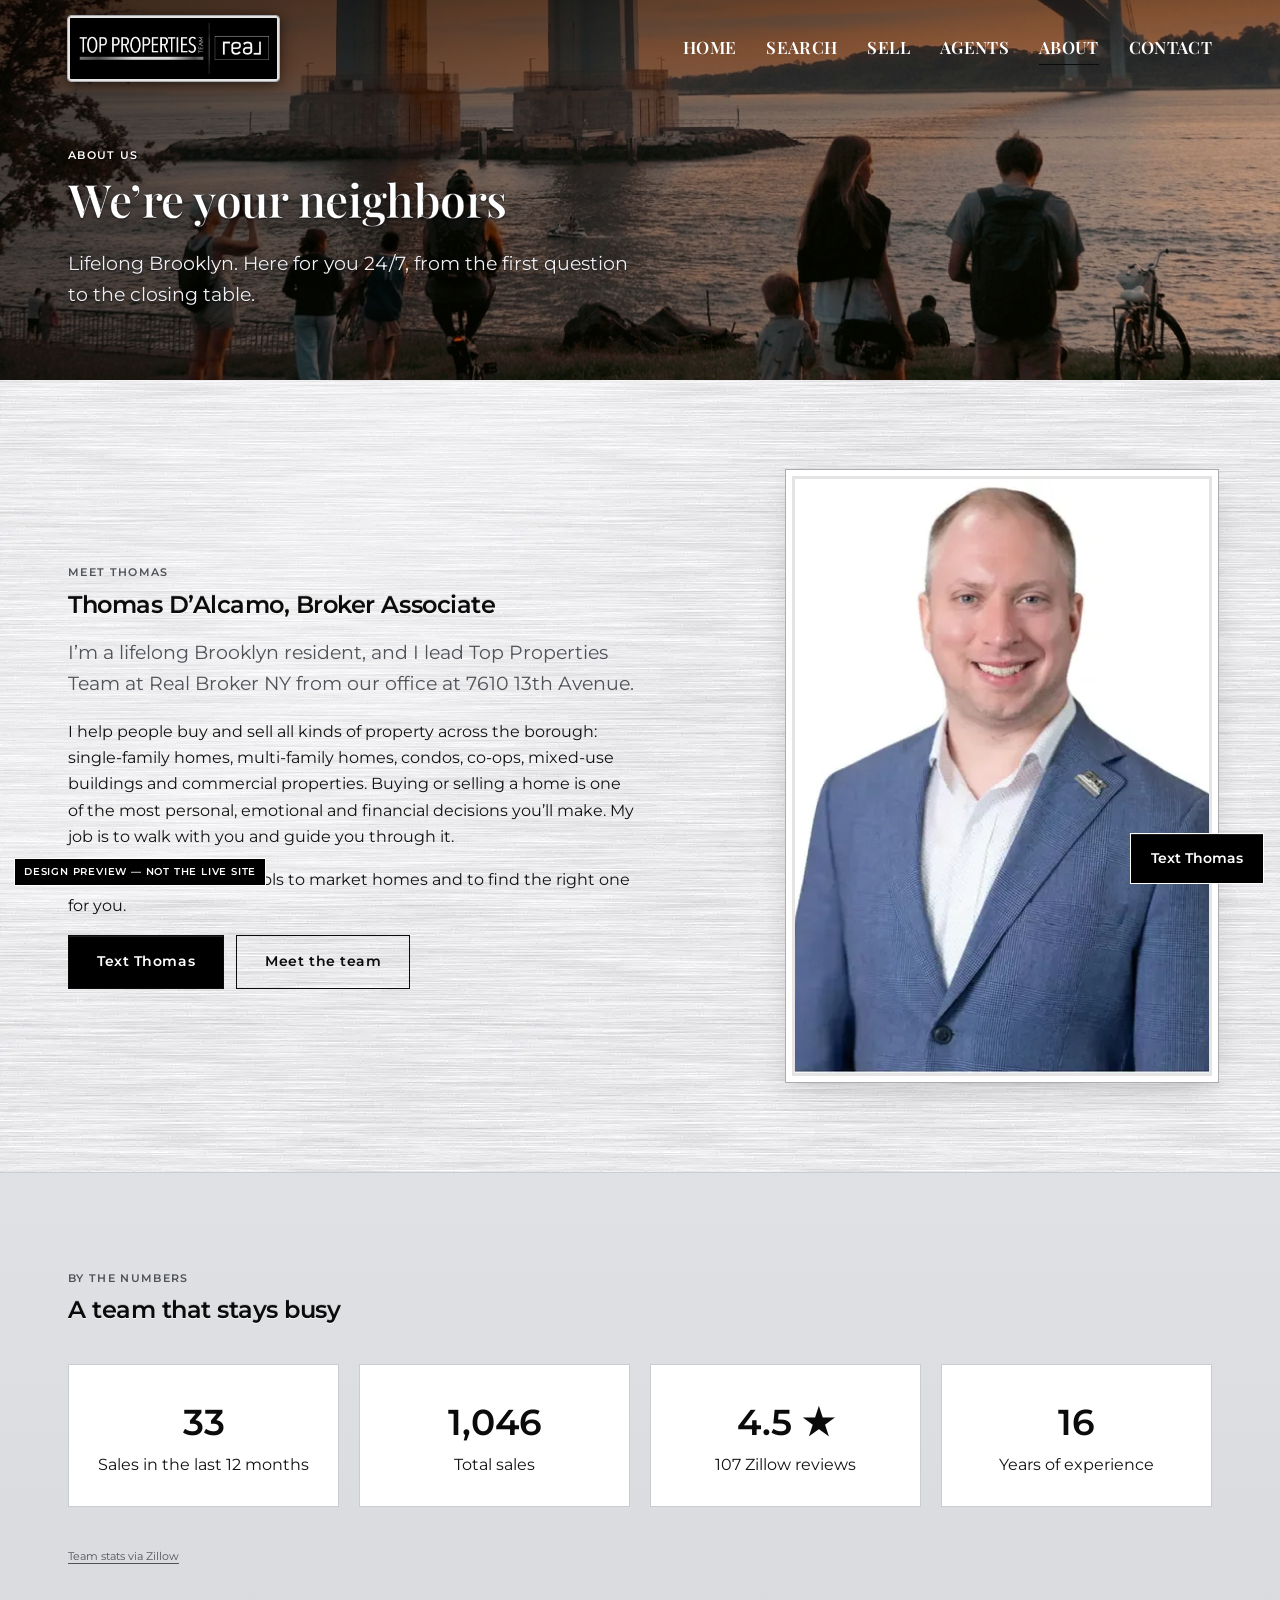
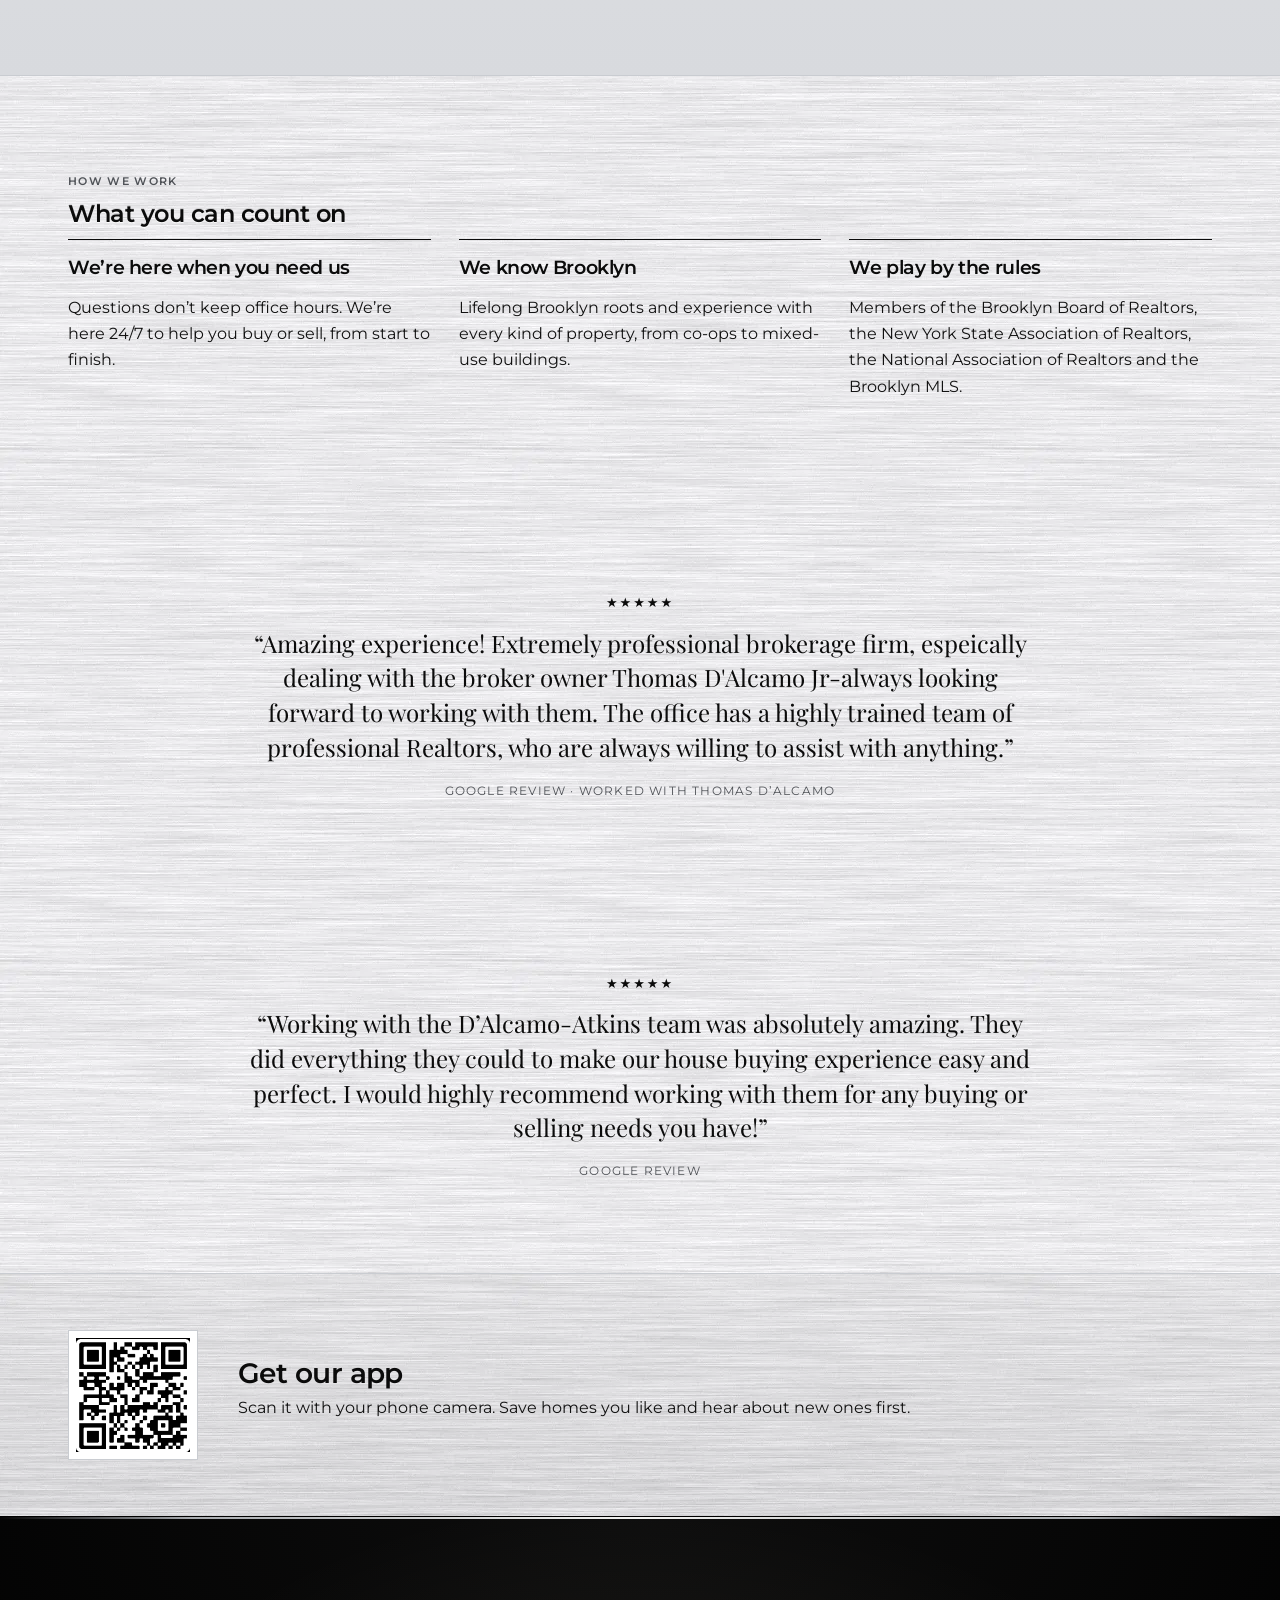
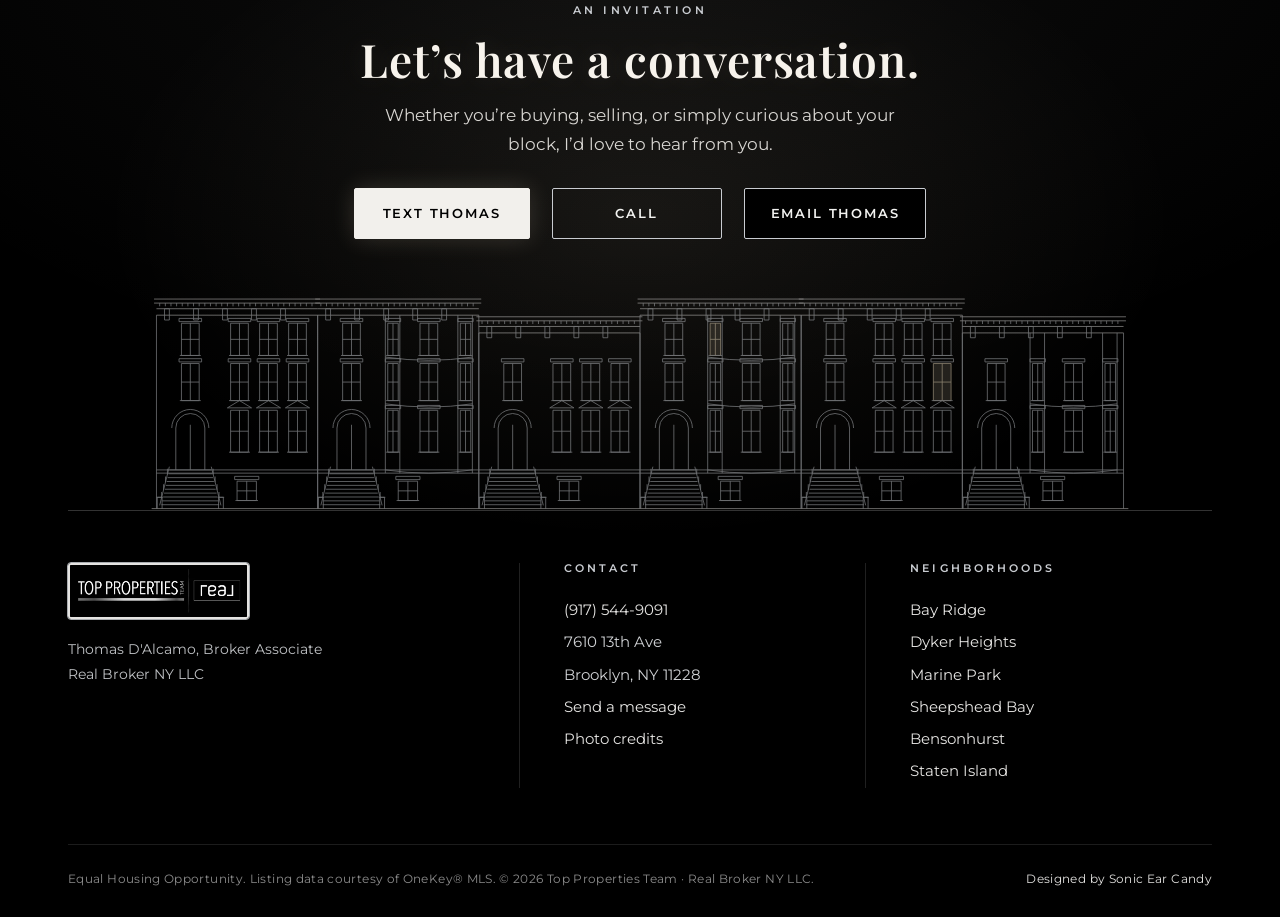
==== commit 24d212f8: "Cap desktop hero images at 2800px (Lanczos, WebP q92, no filters); hero cache-busters v=hq5" ====
--- a/about.html
+++ b/about.html
@@ -3,11 +3,11 @@
 <meta name="description" content="Top Properties Team at Real Broker NY: Brooklyn real estate in Bay Ridge, Dyker Heights, Marine Park, Sheepshead Bay, Bensonhurst and Staten Island. Call or text (917) 544-9091.">
 <link rel="icon" href="img/favicon.png"><link rel="preconnect" href="https://fonts.googleapis.com"><link rel="preconnect" href="https://fonts.gstatic.com" crossorigin>
 <link href="https://fonts.googleapis.com/css2?family=Montserrat:wght@400;600&family=Playfair+Display:wght@600&display=swap" rel="stylesheet" media="print" onload="this.media='all'">
-<link rel="preload" as="image" href="img/bay-ridge.webp?v=hq4" media="(min-width:701px)" fetchpriority="high"><link rel="preload" as="image" href="img/bay-ridge-m.webp?v=hq4" media="(max-width:700px)" fetchpriority="high">
+<link rel="preload" as="image" href="img/bay-ridge.webp?v=hq5" media="(min-width:701px)" fetchpriority="high"><link rel="preload" as="image" href="img/bay-ridge-m.webp?v=hq5" media="(max-width:700px)" fetchpriority="high">
 <link rel="stylesheet" href="style.css?v=em5"></head><body>
 <header><div class="wrap nav"><a href="index.html"><img loading="lazy" src="img/logo-hd.webp" width="679" height="200" alt="Top Properties Team · Real"></a>
 <button class="burger" aria-label="Menu" onclick="document.querySelector('.menu').classList.toggle('open')">&#9776;</button><ul class="menu"><li><a href="index.html">HOME</a></li><li><a href="https://toppropertiesnyc.com/listing" target="_blank" rel="noopener">SEARCH</a></li><li><a href="sell.html">SELL</a></li><li><a href="team.html">AGENTS</a></li><li><a href="about.html" class="on">ABOUT</a></li><li><a href="contact.html">CONTACT</a></li></ul></div></header>
-<div class="hero small"><div class="kb" style="--bgm:url(img/bay-ridge-m.webp?v=hq4);background-image:url(img/bay-ridge.webp?v=hq4);background-position:center 70%"></div><div class="wrap"><div class="eyebrow" style="color:#FFFFFF">About us</div><h1>We’re your neighbors</h1><p>Lifelong Brooklyn. Here for you 24/7, from the first question to the closing table.</p></div></div>
+<div class="hero small"><div class="kb" style="--bgm:url(img/bay-ridge-m.webp?v=hq5);background-image:url(img/bay-ridge.webp?v=hq5);background-position:center 70%"></div><div class="wrap"><div class="eyebrow" style="color:#FFFFFF">About us</div><h1>We’re your neighbors</h1><p>Lifelong Brooklyn. Here for you 24/7, from the first question to the closing table.</p></div></div>
 <section><div class="wrap split"><div><div class="eyebrow">Meet Thomas</div><h2>Thomas D’Alcamo, Broker Associate</h2><p class="lead">I’m a lifelong Brooklyn resident, and I lead Top Properties Team at Real Broker NY from our office at 7610 13th Avenue.</p><p>I help people buy and sell all kinds of property across the borough: single-family homes, multi-family homes, condos, co-ops, mixed-use buildings and commercial properties. Buying or selling a home is one of the most personal, emotional and financial decisions you’ll make. My job is to walk with you and guide you through it.</p><p>I use the latest online tools to market homes and to find the right one for you.</p><a class="btn" href="sms:+19175449091">Text Thomas</a> <a class="btn ghost" href="team.html">Meet the team</a></div>
 <div class="portrait"><img loading="lazy" src="img/thomas-portrait.webp" alt="Thomas D’Alcamo" width="600" height="600"></div></div></section>
 <section class="alt"><div class="wrap"><div class="eyebrow">By the numbers</div><h2>A team that stays busy</h2><div class="stats"><div class="stat"><b data-n="37">37</b>Sales in the last 12 months</div><div class="stat"><b data-n="1174">1,174</b>Total sales</div><div class="stat"><b data-n="5.0" data-d="1">5.0 ★</b>107 Zillow reviews</div><div class="stat"><b data-n="18">18</b>Years of experience</div></div><p class="note" style="text-align:left;margin:0"><a href="https://www.zillow.com/profile/toppropteam" target="_blank" rel="noopener">Team stats via Zillow</a></p></div></section>
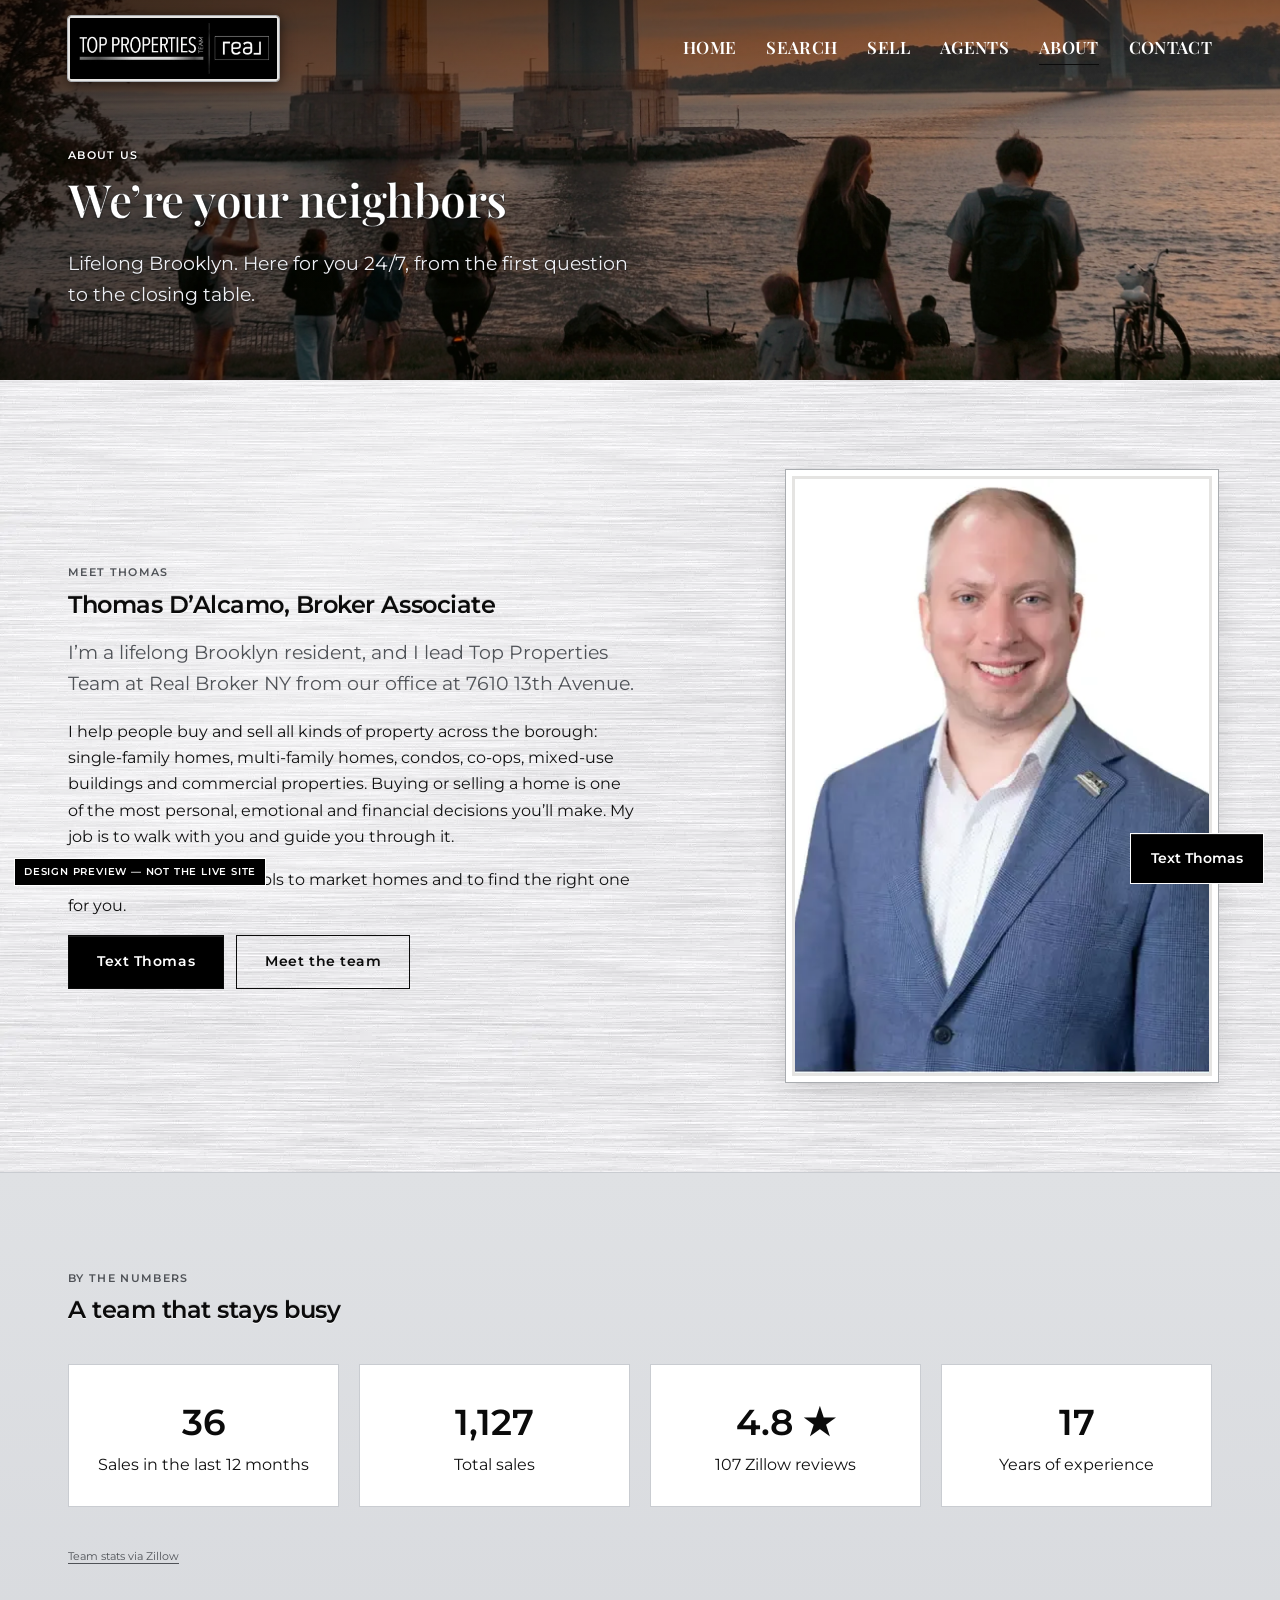
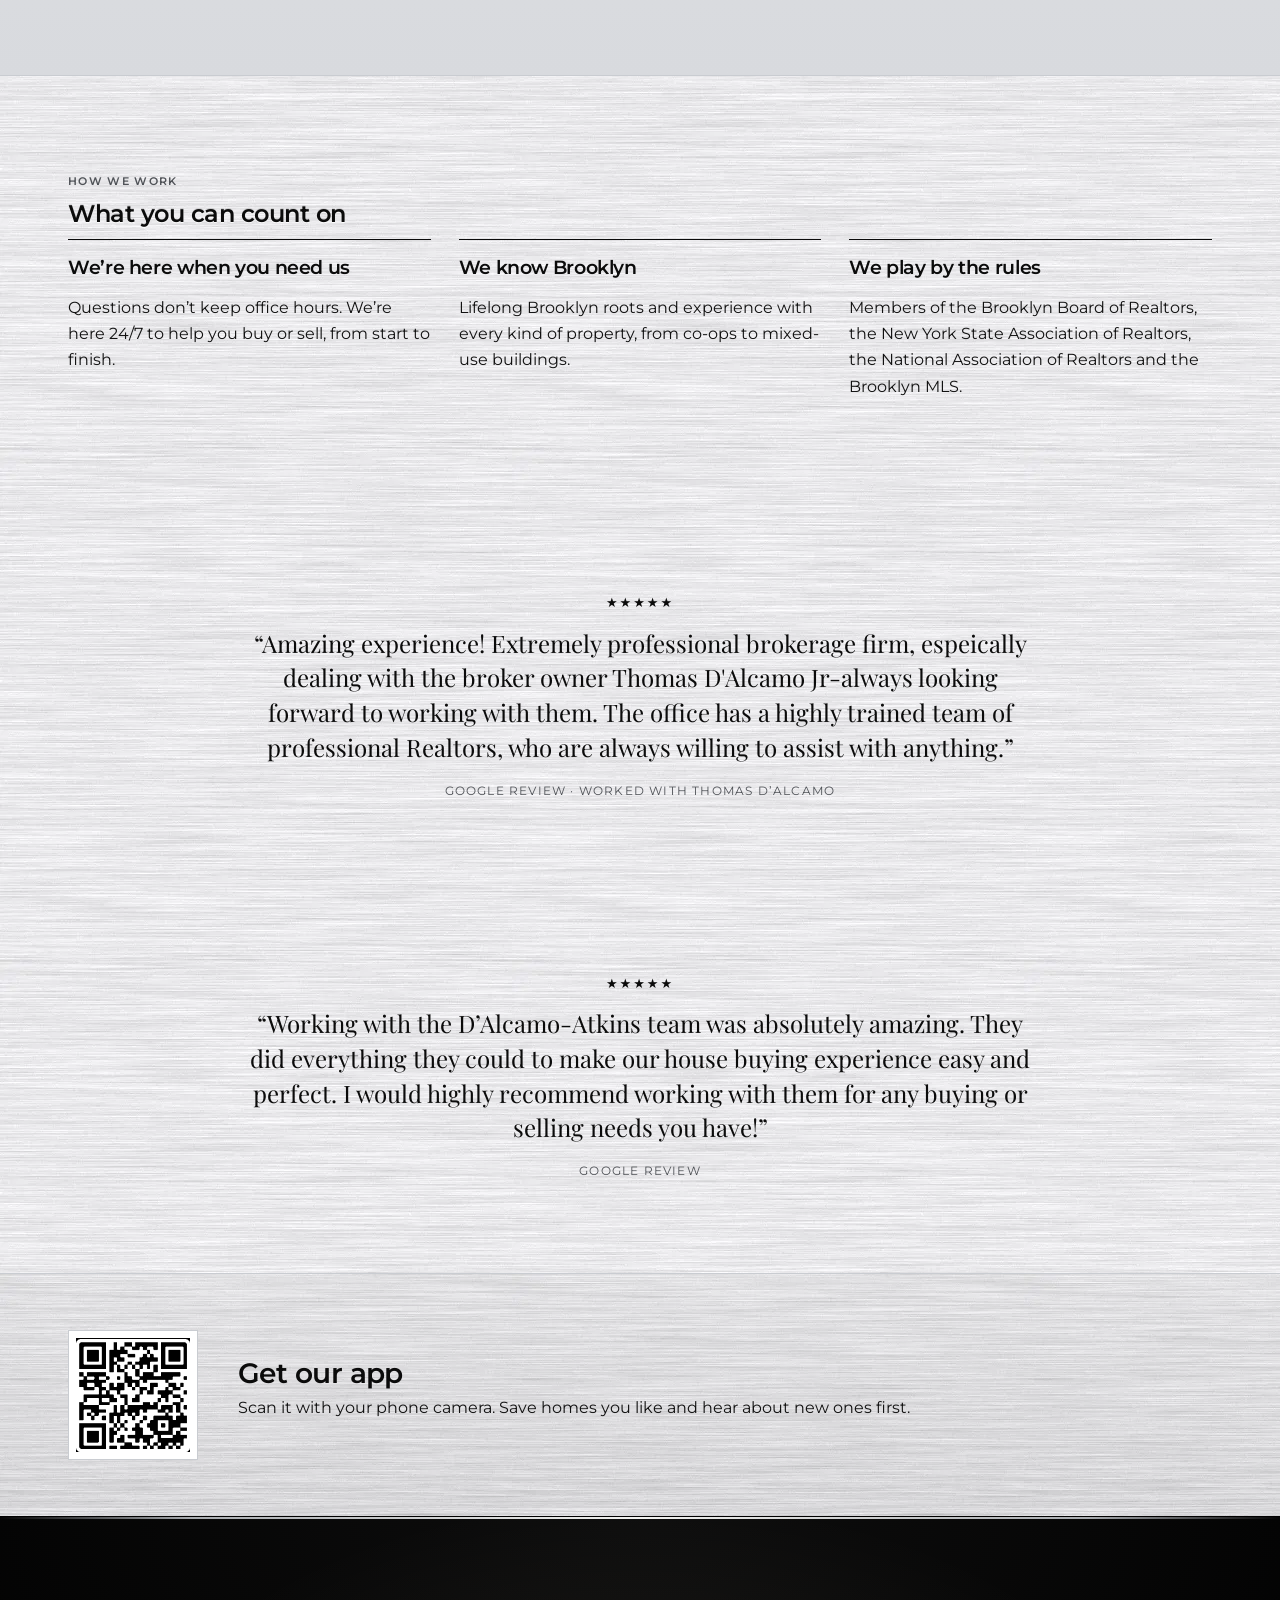
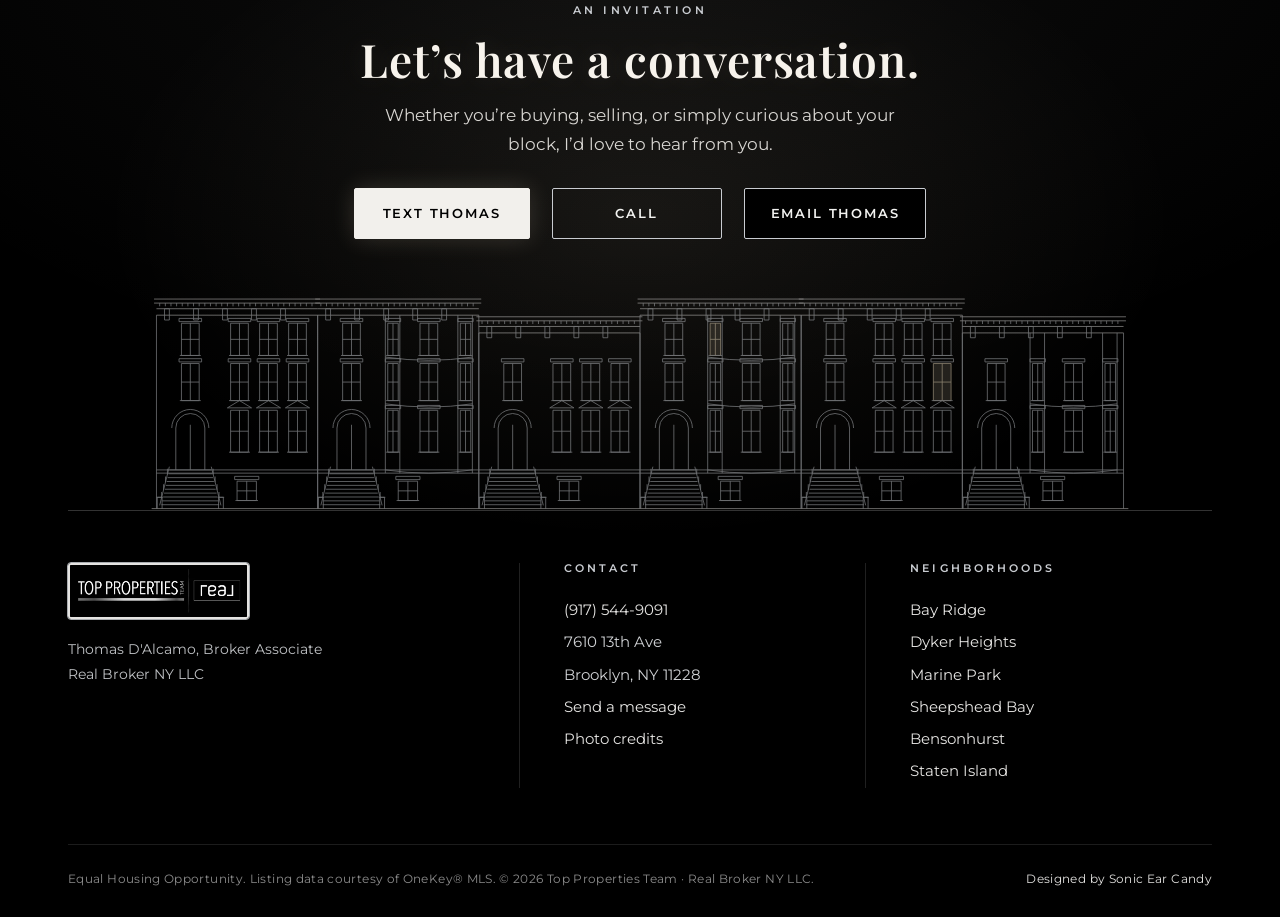
==== commit 26af34db: "Contact: Text/Call under number, plain number/email text, matching buttons" ====
--- a/about.html
+++ b/about.html
@@ -4,7 +4,7 @@
 <link rel="icon" href="img/favicon.png"><link rel="preconnect" href="https://fonts.googleapis.com"><link rel="preconnect" href="https://fonts.gstatic.com" crossorigin>
 <link href="https://fonts.googleapis.com/css2?family=Montserrat:wght@400;600&family=Playfair+Display:wght@600&display=swap" rel="stylesheet" media="print" onload="this.media='all'">
 <link rel="preload" as="image" href="img/bay-ridge.webp?v=hq5" media="(min-width:701px)" fetchpriority="high"><link rel="preload" as="image" href="img/bay-ridge-m.webp?v=hq5" media="(max-width:700px)" fetchpriority="high">
-<link rel="stylesheet" href="style.css?v=em5"></head><body>
+<link rel="stylesheet" href="style.css?v=ct2"></head><body>
 <header><div class="wrap nav"><a href="index.html"><img loading="lazy" src="img/logo-hd.webp" width="679" height="200" alt="Top Properties Team · Real"></a>
 <button class="burger" aria-label="Menu" onclick="document.querySelector('.menu').classList.toggle('open')">&#9776;</button><ul class="menu"><li><a href="index.html">HOME</a></li><li><a href="https://toppropertiesnyc.com/listing" target="_blank" rel="noopener">SEARCH</a></li><li><a href="sell.html">SELL</a></li><li><a href="team.html">AGENTS</a></li><li><a href="about.html" class="on">ABOUT</a></li><li><a href="contact.html">CONTACT</a></li></ul></div></header>
 <div class="hero small"><div class="kb" style="--bgm:url(img/bay-ridge-m.webp?v=hq5);background-image:url(img/bay-ridge.webp?v=hq5);background-position:center 70%"></div><div class="wrap"><div class="eyebrow" style="color:#FFFFFF">About us</div><h1>We’re your neighbors</h1><p>Lifelong Brooklyn. Here for you 24/7, from the first question to the closing table.</p></div></div>
--- a/style.css
+++ b/style.css
@@ -291,3 +291,9 @@
 .emcard textarea{min-height:140px}.emcard textarea::placeholder{color:#7d8085}
 .emcard .emsend{min-height:56px;font-size:14px}
 @media(max-width:600px){.emcard input,.emcard textarea{font-size:17px;padding:14px 16px}.emcard .emsend{min-height:60px}.emx{width:52px;height:52px;font-size:34px}}
+
+/* contact: plain values, buttons under each */
+.cval{user-select:all}
+dd a.btn.light{display:inline-flex;align-items:center;justify-content:center;min-width:170px;min-height:50px;padding:0 26px;box-sizing:border-box;background:#000!important;color:#F2F2F0!important;border:1px solid #C9CCD1!important;border-radius:2px;letter-spacing:.14em;text-transform:uppercase;font-size:13px;text-decoration:none;box-shadow:none!important;margin-top:12px}
+dd a.btn.light:hover{background:#F2F2F0!important;color:#000!important}
+@media(max-width:700px){dd a.btn.light{width:100%;margin-top:10px}}
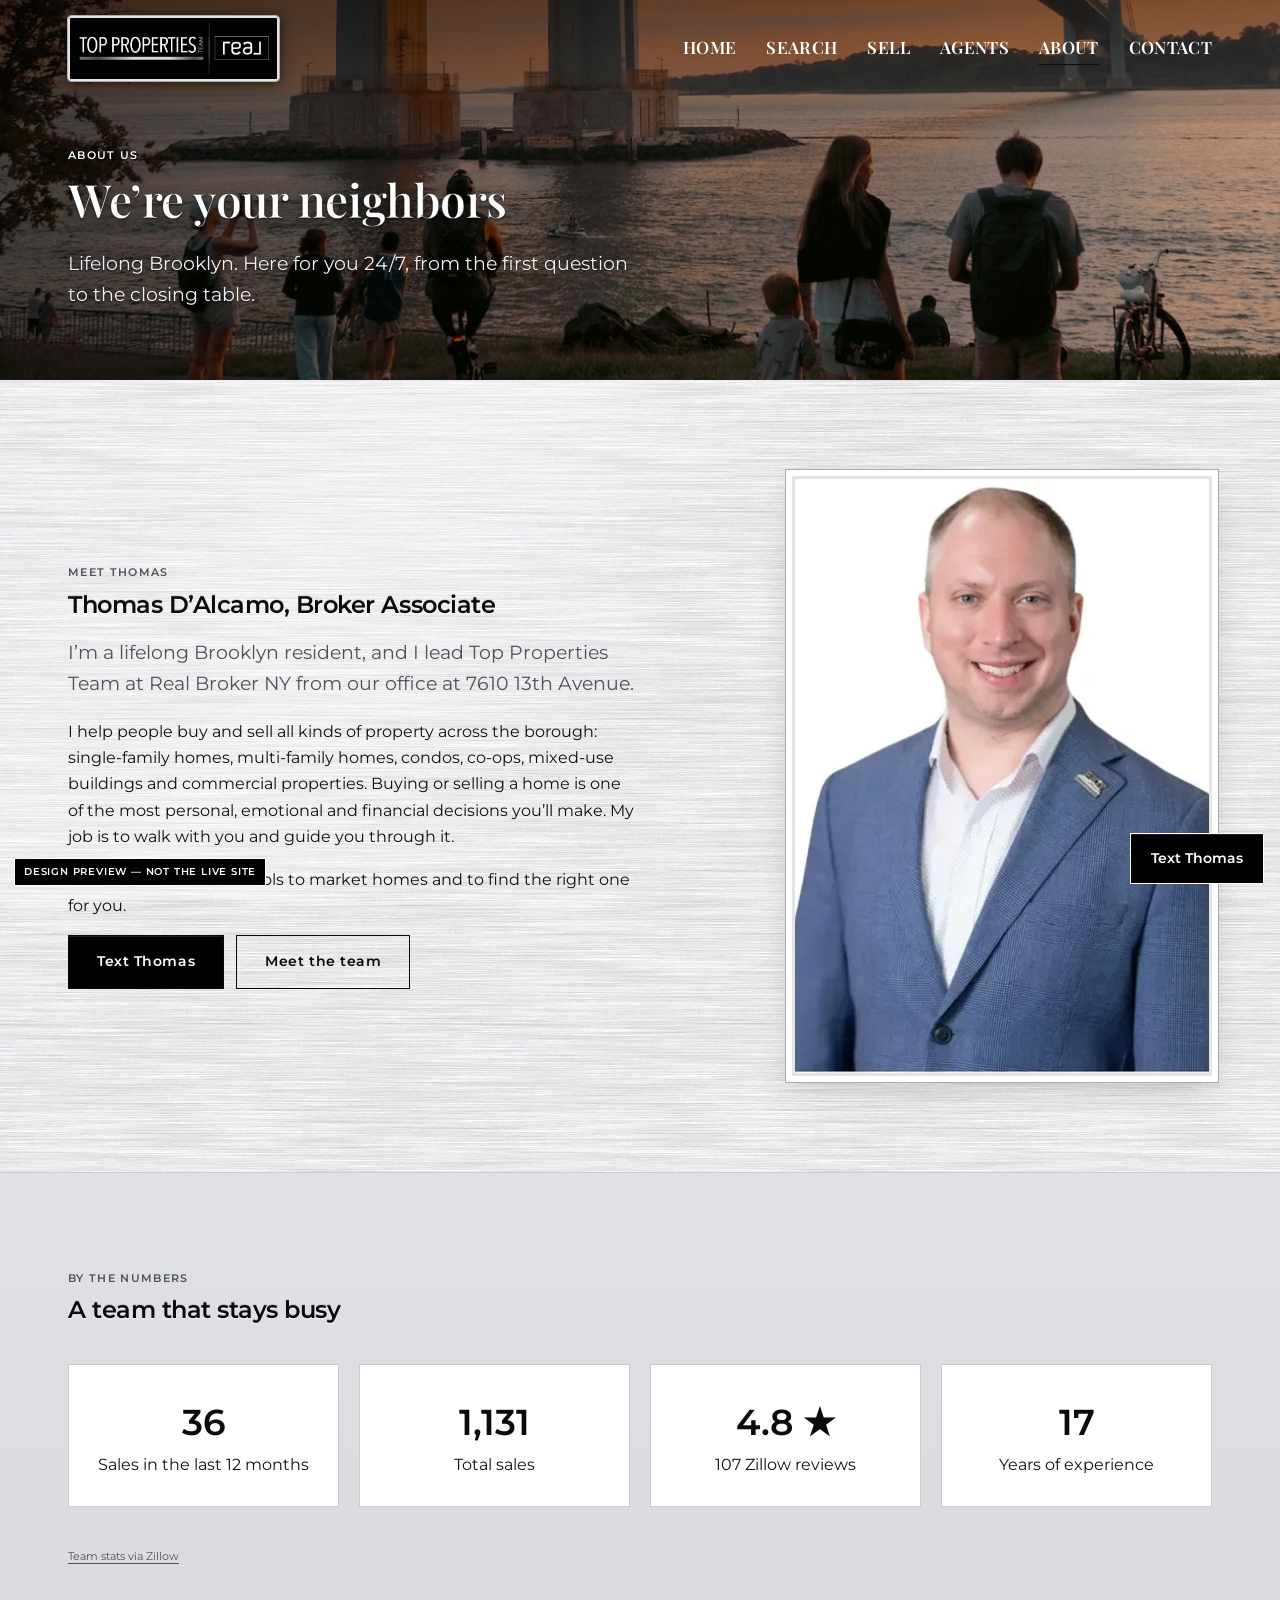
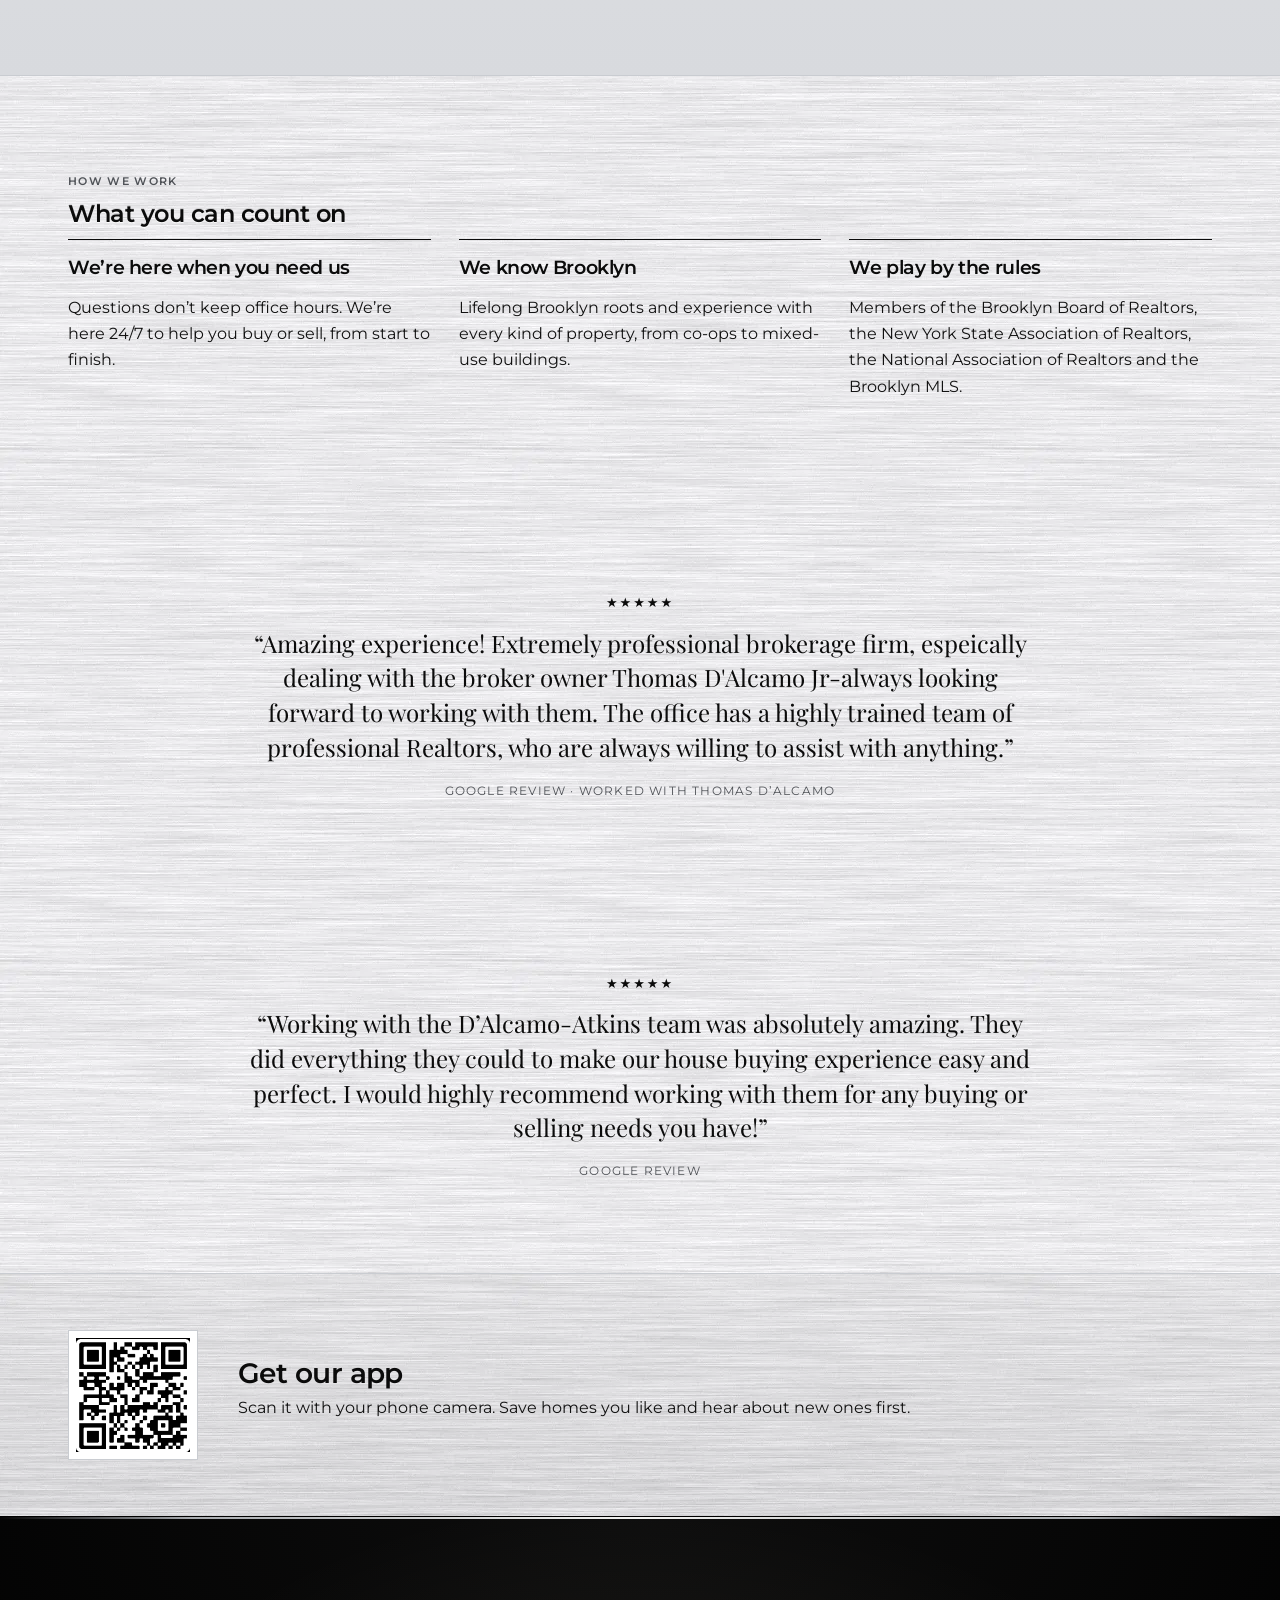
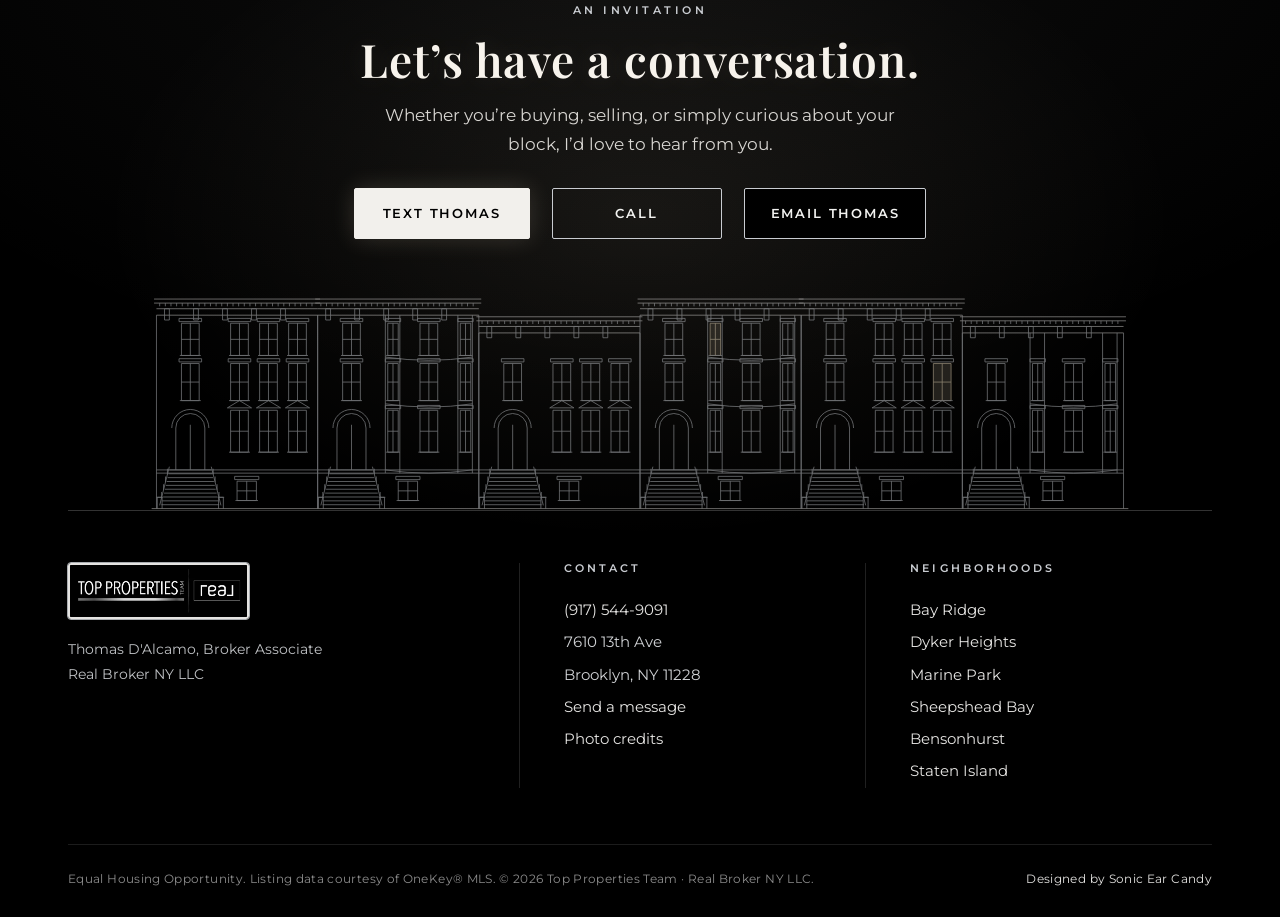
==== commit 787c1344: "Contact form works via mailto; one shared recipient setting (TO/CC) for form and pop-up" ====
--- a/about.html
+++ b/about.html
@@ -20,7 +20,7 @@
 <p>Thomas D'Alcamo, Broker Associate<br>Real Broker NY LLC</p></div>
 <div><h2 class="fh">Contact</h2><ul><li><a href="tel:+19175449091">(917) 544-9091</a></li><li>7610 13th Ave<br>Brooklyn, NY 11228</li><li><a href="contact.html">Send a message</a></li><li><a href="credits.html">Photo credits</a></li></ul></div>
 <div><h2 class="fh">Neighborhoods</h2><ul><li><a href="bay-ridge.html">Bay Ridge</a></li><li><a href="dyker-heights.html">Dyker Heights</a></li><li><a href="marine-park.html">Marine Park</a></li><li><a href="sheepshead-bay.html">Sheepshead Bay</a></li><li><a href="bensonhurst.html">Bensonhurst</a></li><li><a href="staten-island.html">Staten Island</a></li></ul></div></div>
-<div class="legal">Equal Housing Opportunity. Listing data courtesy of OneKey® MLS. © 2026 Top Properties Team · Real Broker NY LLC.<span class="dby"><a href="https://sonicearcandy.com/web-design/" target="_blank" rel="noopener">Designed by Sonic Ear Candy</a></span></div></div></footer><div id="emodal" class="emodal" hidden><div class="emcard" role="dialog" aria-modal="true" aria-labelledby="emh"><button type="button" class="emx" aria-label="Close">&times;</button><p class="fey">Email</p><h2 id="emh">Send Thomas a note</h2><form novalidate><label>Your name <span>(optional)</span><input name="name" autocomplete="name"></label><label>Message<textarea name="message" rows="5" required placeholder="Hi Thomas, I&rsquo;m interested in&hellip;"></textarea></label><button type="submit" class="btn light fpri emsend">Send</button></form><p class="emalt">Or email <a href="mailto:thomasdalcamo@gmail.com">thomasdalcamo@gmail.com</a> directly</p></div></div><script src="modal.js?v=em5" defer></script>
+<div class="legal">Equal Housing Opportunity. Listing data courtesy of OneKey® MLS. © 2026 Top Properties Team · Real Broker NY LLC.<span class="dby"><a href="https://sonicearcandy.com/web-design/" target="_blank" rel="noopener">Designed by Sonic Ear Candy</a></span></div></div></footer><div id="emodal" class="emodal" hidden><div class="emcard" role="dialog" aria-modal="true" aria-labelledby="emh"><button type="button" class="emx" aria-label="Close">&times;</button><p class="fey">Email</p><h2 id="emh">Send Thomas a note</h2><form novalidate><label>Your name <span>(optional)</span><input name="name" autocomplete="name"></label><label>Message<textarea name="message" rows="5" required placeholder="Hi Thomas, I&rsquo;m interested in&hellip;"></textarea></label><button type="submit" class="btn light fpri emsend">Send</button></form><p class="emalt">Or email <a href="mailto:thomasdalcamo@gmail.com">thomasdalcamo@gmail.com</a> directly</p></div></div><script src="modal.js?v=em6" defer></script>
 <div class="preview">DESIGN PREVIEW — NOT THE LIVE SITE</div><div class="fab"><a class="call" href="tel:+19175449091">Call</a><a href="sms:+19175449091">Text Thomas</a></div>
 <script>document.querySelectorAll('.car').forEach(c=>{const t=c.querySelector('.track');c.querySelectorAll('[data-d]').forEach(b=>b.onclick=()=>t.scrollBy({left:b.dataset.d*t.clientWidth*.9,behavior:'smooth'}))});
 document.querySelectorAll('form.vform').forEach(f=>f.onsubmit=e=>{e.preventDefault();f.querySelector('.toast').style.display='block'});
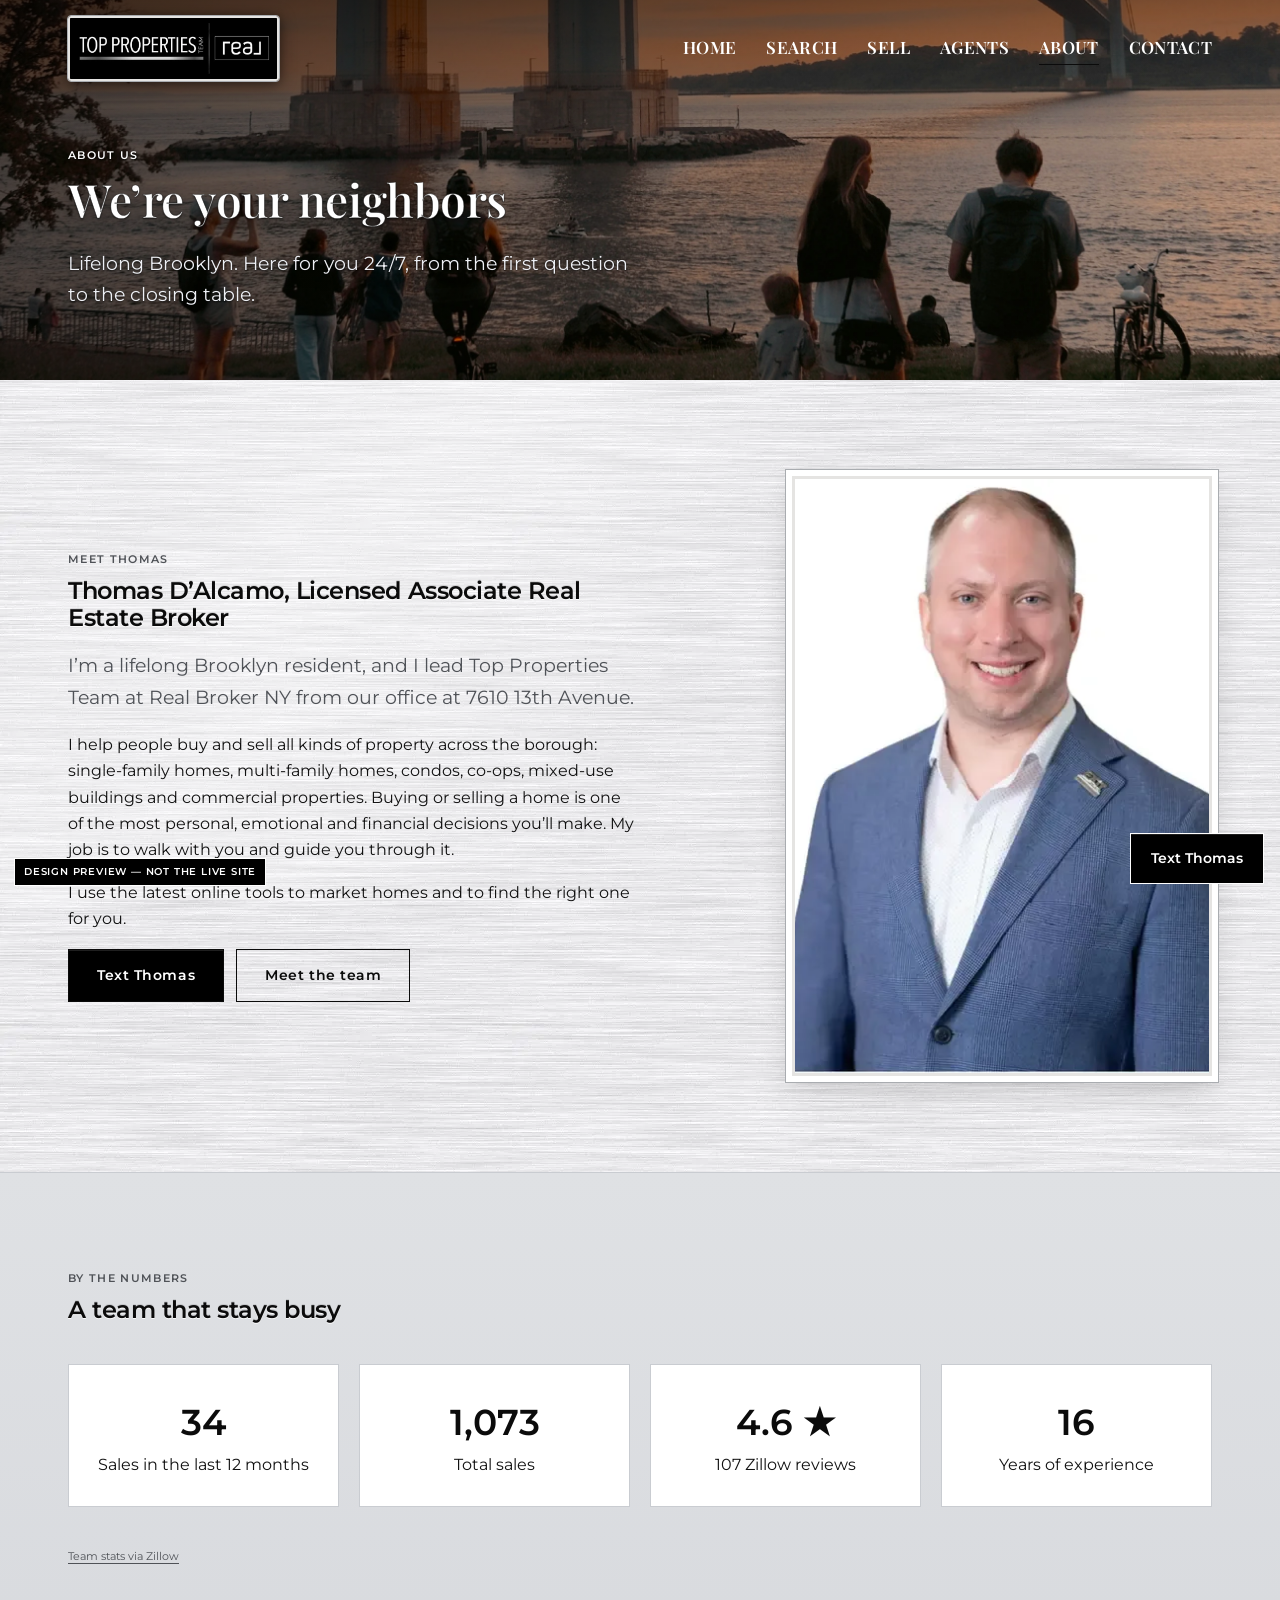
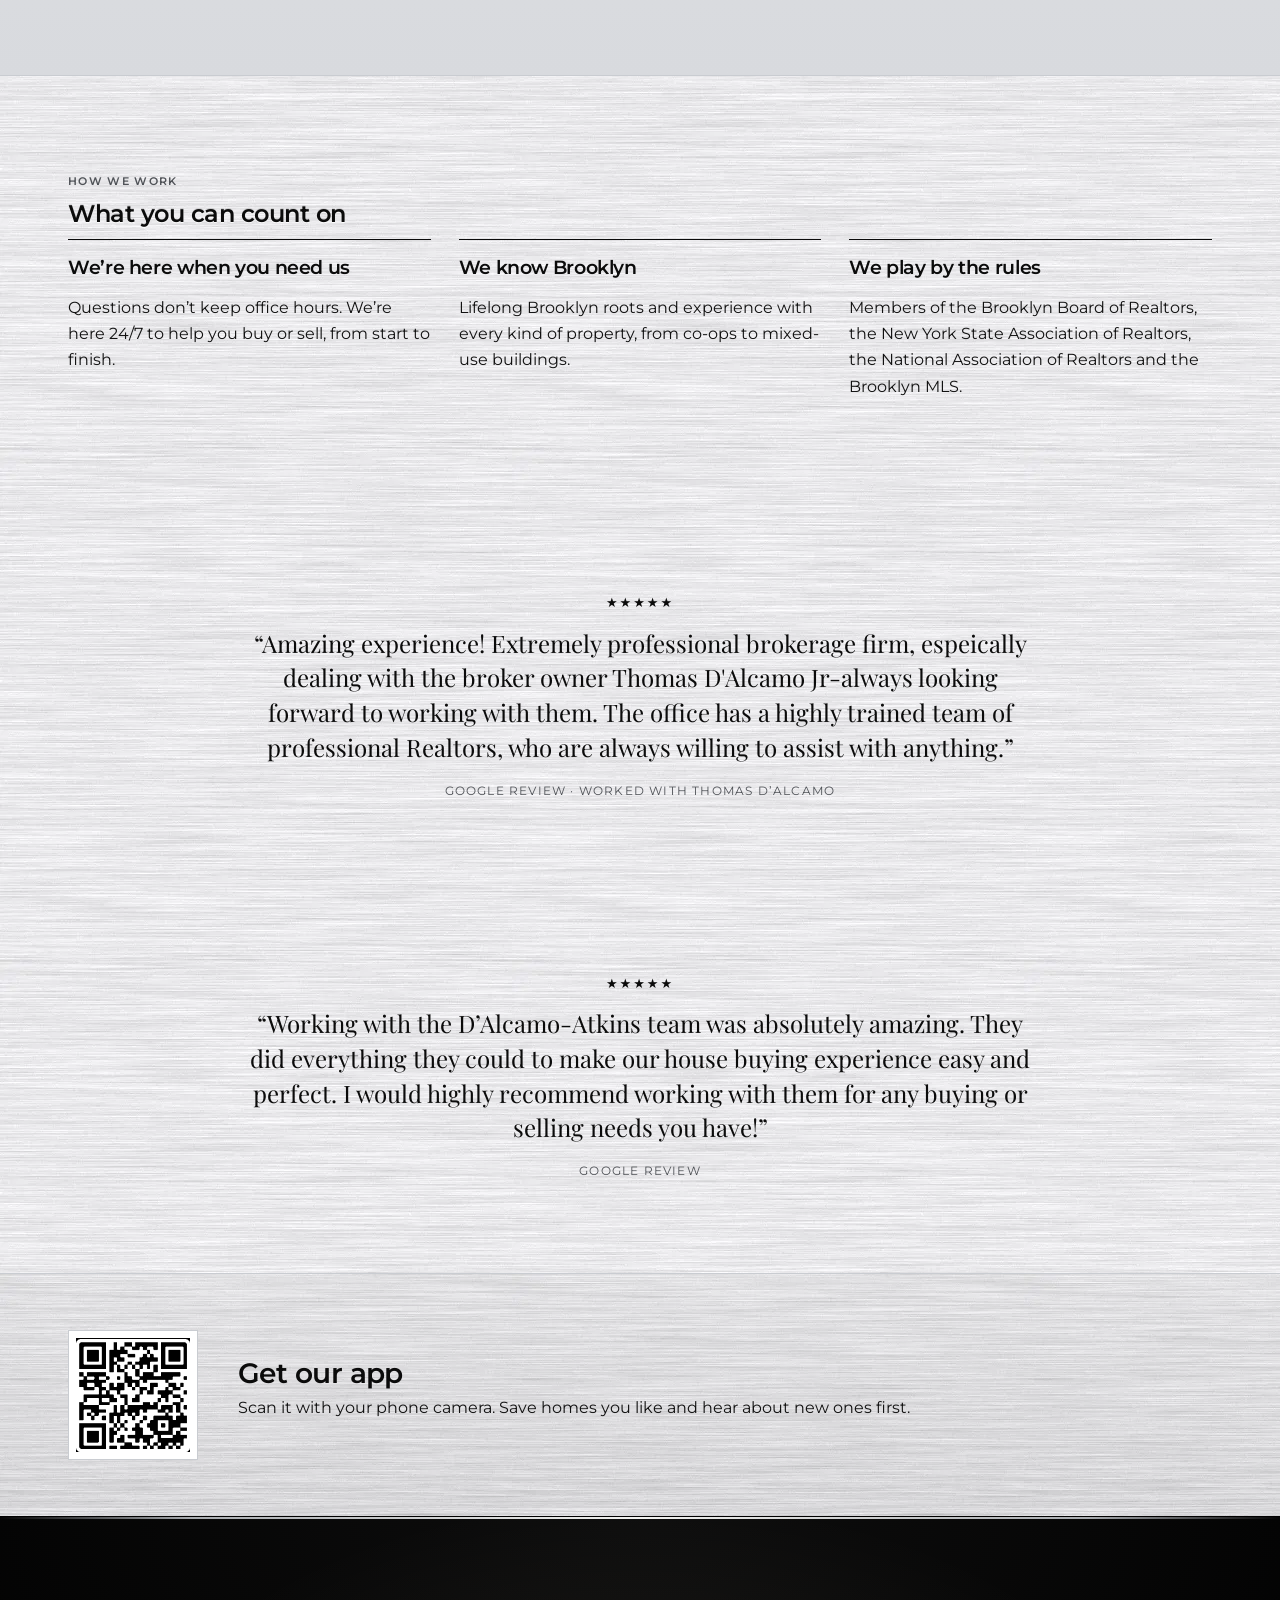
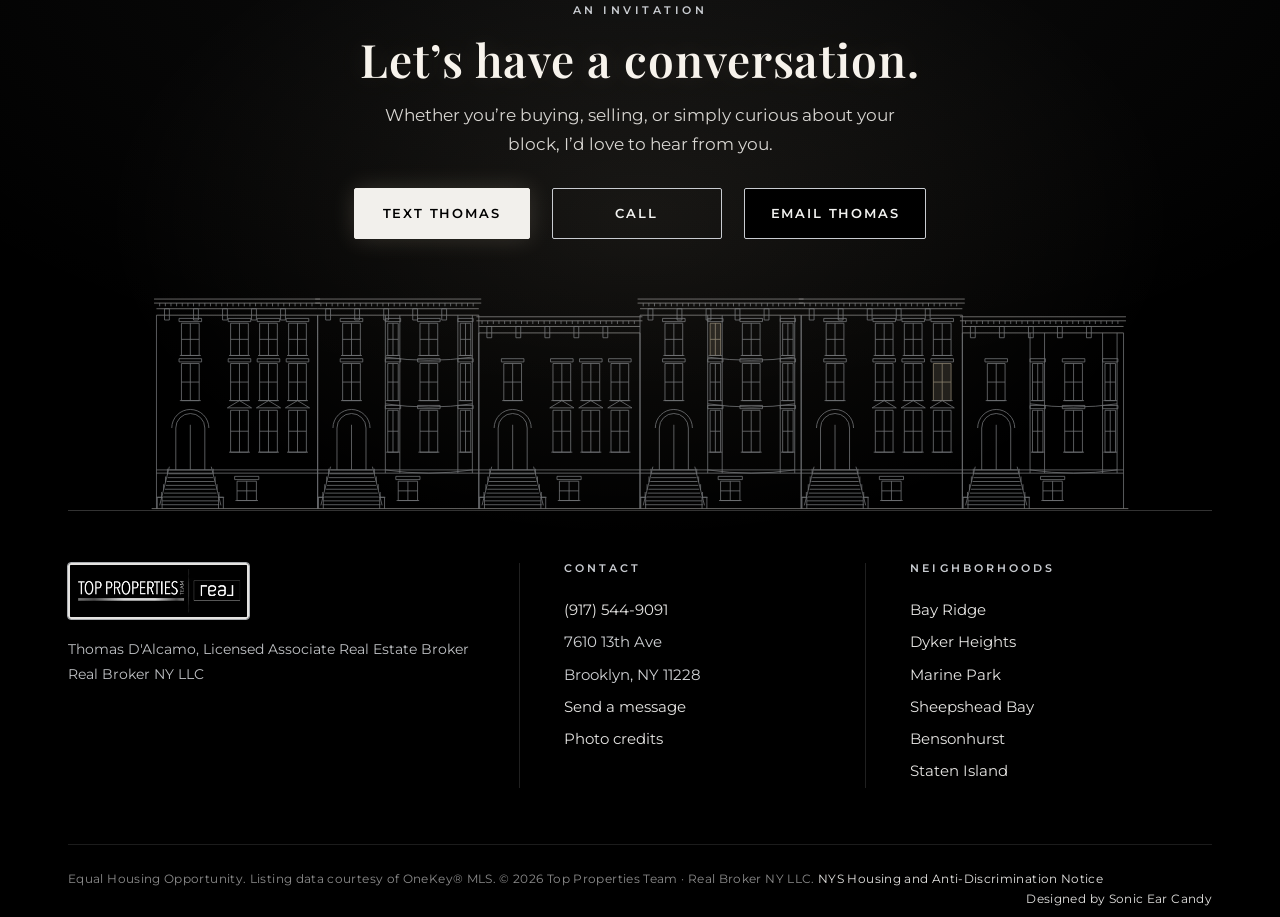
==== commit 18a4aee4: "NY compliance: DOS Housing & Anti-Discrimination Notice link (homepage above fold + all footers, 19 " ====
--- a/about.html
+++ b/about.html
@@ -4,11 +4,11 @@
 <link rel="icon" href="img/favicon.png"><link rel="preconnect" href="https://fonts.googleapis.com"><link rel="preconnect" href="https://fonts.gstatic.com" crossorigin>
 <link href="https://fonts.googleapis.com/css2?family=Montserrat:wght@400;600&family=Playfair+Display:wght@600&display=swap" rel="stylesheet" media="print" onload="this.media='all'">
 <link rel="preload" as="image" href="img/bay-ridge.webp?v=hq5" media="(min-width:701px)" fetchpriority="high"><link rel="preload" as="image" href="img/bay-ridge-m.webp?v=hq5" media="(max-width:700px)" fetchpriority="high">
-<link rel="stylesheet" href="style.css?v=ct2"></head><body>
+<link rel="stylesheet" href="style.css?v=ct3"></head><body>
 <header><div class="wrap nav"><a href="index.html"><img loading="lazy" src="img/logo-hd.webp" width="679" height="200" alt="Top Properties Team · Real"></a>
 <button class="burger" aria-label="Menu" onclick="document.querySelector('.menu').classList.toggle('open')">&#9776;</button><ul class="menu"><li><a href="index.html">HOME</a></li><li><a href="https://toppropertiesnyc.com/listing" target="_blank" rel="noopener">SEARCH</a></li><li><a href="sell.html">SELL</a></li><li><a href="team.html">AGENTS</a></li><li><a href="about.html" class="on">ABOUT</a></li><li><a href="contact.html">CONTACT</a></li></ul></div></header>
 <div class="hero small"><div class="kb" style="--bgm:url(img/bay-ridge-m.webp?v=hq5);background-image:url(img/bay-ridge.webp?v=hq5);background-position:center 70%"></div><div class="wrap"><div class="eyebrow" style="color:#FFFFFF">About us</div><h1>We’re your neighbors</h1><p>Lifelong Brooklyn. Here for you 24/7, from the first question to the closing table.</p></div></div>
-<section><div class="wrap split"><div><div class="eyebrow">Meet Thomas</div><h2>Thomas D’Alcamo, Broker Associate</h2><p class="lead">I’m a lifelong Brooklyn resident, and I lead Top Properties Team at Real Broker NY from our office at 7610 13th Avenue.</p><p>I help people buy and sell all kinds of property across the borough: single-family homes, multi-family homes, condos, co-ops, mixed-use buildings and commercial properties. Buying or selling a home is one of the most personal, emotional and financial decisions you’ll make. My job is to walk with you and guide you through it.</p><p>I use the latest online tools to market homes and to find the right one for you.</p><a class="btn" href="sms:+19175449091">Text Thomas</a> <a class="btn ghost" href="team.html">Meet the team</a></div>
+<section><div class="wrap split"><div><div class="eyebrow">Meet Thomas</div><h2>Thomas D’Alcamo, Licensed Associate Real Estate Broker</h2><p class="lead">I’m a lifelong Brooklyn resident, and I lead Top Properties Team at Real Broker NY from our office at 7610 13th Avenue.</p><p>I help people buy and sell all kinds of property across the borough: single-family homes, multi-family homes, condos, co-ops, mixed-use buildings and commercial properties. Buying or selling a home is one of the most personal, emotional and financial decisions you’ll make. My job is to walk with you and guide you through it.</p><p>I use the latest online tools to market homes and to find the right one for you.</p><a class="btn" href="sms:+19175449091">Text Thomas</a> <a class="btn ghost" href="team.html">Meet the team</a></div>
 <div class="portrait"><img loading="lazy" src="img/thomas-portrait.webp" alt="Thomas D’Alcamo" width="600" height="600"></div></div></section>
 <section class="alt"><div class="wrap"><div class="eyebrow">By the numbers</div><h2>A team that stays busy</h2><div class="stats"><div class="stat"><b data-n="37">37</b>Sales in the last 12 months</div><div class="stat"><b data-n="1174">1,174</b>Total sales</div><div class="stat"><b data-n="5.0" data-d="1">5.0 ★</b>107 Zillow reviews</div><div class="stat"><b data-n="18">18</b>Years of experience</div></div><p class="note" style="text-align:left;margin:0"><a href="https://www.zillow.com/profile/toppropteam" target="_blank" rel="noopener">Team stats via Zillow</a></p></div></section>
 <section><div class="wrap"><div class="eyebrow">How we work</div><h2>What you can count on</h2><div class="steps"><div class="step"><h3>We’re here when you need us</h3><p>Questions don’t keep office hours. We’re here 24/7 to help you buy or sell, from start to finish.</p></div><div class="step"><h3>We know Brooklyn</h3><p>Lifelong Brooklyn roots and experience with every kind of property, from co-ops to mixed-use buildings.</p></div><div class="step"><h3>We play by the rules</h3><p>Members of the Brooklyn Board of Realtors, the New York State Association of Realtors, the National Association of Realtors and the Brooklyn MLS.</p></div></div></div></section>
@@ -17,10 +17,10 @@
 <div><h3>Get our app</h3><p style="margin:0 0 10px">Scan it with your phone camera. Save homes you like and hear about new ones first.</p>
 </div></div></section>
 <footer><div class="wrap"><div class="fcta"><p class="fey">An invitation</p><h2>Let&rsquo;s have a conversation.</h2><p class="fsub">Whether you&rsquo;re buying, selling, or simply curious about your block, I&rsquo;d love to hear from you.</p><div class="fbtns"><a class="btn light fpri" href="sms:+19175449091">Text Thomas</a> <a class="btn light" href="tel:+19175449091">Call</a> <a class="btn light fem" href="mailto:thomasdalcamo@gmail.com" aria-haspopup="dialog" aria-controls="emodal">Email Thomas</a></div></div><div class="farchw"><svg class="farch" viewBox="-8 30 1216 272" preserveAspectRatio="xMidYMax meet" aria-hidden="true" focusable="false"><g fill="none" stroke="#C9CCD1" stroke-width="1" vector-effect="non-scaling-stroke"><path d="M0 300V60M200 300V60"/><path d="M-3 40h206M-3 45h206M0 52h200M0 60h200" stroke="#E5E4E2"/><path d="M4 45v4M11 45v4M18 45v4M25 45v4M32 45v4M39 45v4M46 45v4M53 45v4M60 45v4M67 45v4M74 45v4M81 45v4M88 45v4M95 45v4M102 45v4M109 45v4M116 45v4M123 45v4M130 45v4M137 45v4M144 45v4M151 45v4M158 45v4M165 45v4M172 45v4M179 45v4M186 45v4M193 45v4"/><path d="M10 52h6v14h-6zM46 52h6v14h-6zM82 52h6v14h-6zM118 52h6v14h-6zM154 52h6v14h-6z"/><path d="M0 252h200M0 256h200"/><path d="M24 252V200a18 18 0 0 1 36 0V252M42 252V196"/><path d="M19 200a23 23 0 0 1 46 0"/><path d="M16.0 252.0h52.0"/><path d="M14.9 256.8h54.2"/><path d="M13.8 261.6h56.4"/><path d="M12.7 266.4h58.6"/><path d="M11.6 271.2h60.8"/><path d="M10.5 276.0h63.0"/><path d="M9.399999999999999 280.8h65.2"/><path d="M8.299999999999999 285.6h67.4"/><path d="M7.199999999999999 290.4h69.6"/><path d="M6.1 295.2h71.8"/><path d="M16 248L4 296M68 248L80 296"/><path d="M13.6 257.6v-7M11.2 267.2v-7M8.8 276.8v-7M6.4 286.4v-7M70.4 257.6v-7M72.8 267.2v-7M75.2 276.8v-7M77.6 286.4v-7"/><path d="M1 300v-14h6v14M77 300v-14h6v14M0 286h8M76 286h8"/><path d="M100 266h24v24h-24zM112.0 266v24M100 278.0h24"/><path d="M97 264h30v-4h-30z"/><path d="M98 290h28"/><path d="M92 178h22v52h-22zM103.0 178v52M92 204.0h22"/><path d="M88 175h30l-15.0 -9z"/><path d="M90 230h26"/><path d="M128 178h22v52h-22zM139.0 178v52M128 204.0h22"/><path d="M124 175h30l-15.0 -9z"/><path d="M126 230h26"/><path d="M164 178h22v52h-22zM175.0 178v52M164 204.0h22"/><path d="M160 175h30l-15.0 -9z"/><path d="M162 230h26"/><path d="M92 120h22v46h-22zM103.0 120v46M92 143.0h22"/><path d="M89 118h28v-4h-28z"/><path d="M90 166h26"/><path d="M128 120h22v46h-22zM139.0 120v46M128 143.0h22"/><path d="M125 118h28v-4h-28z"/><path d="M126 166h26"/><path d="M164 120h22v46h-22zM175.0 120v46M164 143.0h22"/><path d="M161 118h28v-4h-28z"/><path d="M162 166h26"/><path d="M31 120h22v46h-22zM42.0 120v46M31 143.0h22"/><path d="M28 118h28v-4h-28z"/><path d="M29 166h26"/><path d="M92 70h22v40h-22zM103.0 70v40M92 90.0h22"/><path d="M89 68h28v-4h-28z"/><path d="M90 110h26"/><path d="M128 70h22v40h-22zM139.0 70v40M128 90.0h22"/><path d="M125 68h28v-4h-28z"/><path d="M126 110h26"/><path d="M164 70h22v40h-22zM175.0 70v40M164 90.0h22"/><path d="M161 68h28v-4h-28z"/><path d="M162 110h26"/><path d="M31 70h22v40h-22zM42.0 70v40M31 90.0h22"/><path d="M28 68h28v-4h-28z"/><path d="M29 110h26"/><path d="M200 300V60M400 300V60"/><path d="M197 40h206M197 45h206M200 52h200M200 60h200" stroke="#E5E4E2"/><path d="M204 45v4M211 45v4M218 45v4M225 45v4M232 45v4M239 45v4M246 45v4M253 45v4M260 45v4M267 45v4M274 45v4M281 45v4M288 45v4M295 45v4M302 45v4M309 45v4M316 45v4M323 45v4M330 45v4M337 45v4M344 45v4M351 45v4M358 45v4M365 45v4M372 45v4M379 45v4M386 45v4M393 45v4"/><path d="M210 52h6v14h-6zM246 52h6v14h-6zM282 52h6v14h-6zM318 52h6v14h-6zM354 52h6v14h-6z"/><path d="M200 252h200M200 256h200"/><path d="M224 252V200a18 18 0 0 1 36 0V252M242 252V196"/><path d="M219 200a23 23 0 0 1 46 0"/><path d="M216.0 252.0h52.0"/><path d="M214.9 256.8h54.2"/><path d="M213.8 261.6h56.4"/><path d="M212.7 266.4h58.6"/><path d="M211.6 271.2h60.8"/><path d="M210.5 276.0h63.0"/><path d="M209.4 280.8h65.2"/><path d="M208.3 285.6h67.4"/><path d="M207.2 290.4h69.6"/><path d="M206.1 295.2h71.8"/><path d="M216 248L204 296M268 248L280 296"/><path d="M213.6 257.6v-7M211.2 267.2v-7M208.8 276.8v-7M206.4 286.4v-7M270.4 257.6v-7M272.8 267.2v-7M275.2 276.8v-7M277.6 286.4v-7"/><path d="M201 300v-14h6v14M277 300v-14h6v14M200 286h8M276 286h8"/><path d="M300 266h24v24h-24zM312.0 266v24M300 278.0h24"/><path d="M297 264h30v-4h-30z"/><path d="M298 290h28"/><path d="M284 256V60M392 256V60M302 256V60M374 256V60"/><path d="M284 252Q338 260 392 252"/><path d="M284 170Q338 178 392 170"/><path d="M284 112Q338 120 392 112"/><path d="M287 178h13v52h-13zM293.5 178v52M287 204.0h13"/><path d="M284 176h19v-4h-19z"/><path d="M285 230h17"/><path d="M327 178h22v52h-22zM338.0 178v52M327 204.0h22"/><path d="M324 176h28v-4h-28z"/><path d="M325 230h26"/><path d="M377 178h13v52h-13zM383.5 178v52M377 204.0h13"/><path d="M374 176h19v-4h-19z"/><path d="M375 230h17"/><path d="M287 120h13v46h-13zM293.5 120v46M287 143.0h13"/><path d="M284 118h19v-4h-19z"/><path d="M285 166h17"/><path d="M327 120h22v46h-22zM338.0 120v46M327 143.0h22"/><path d="M324 118h28v-4h-28z"/><path d="M325 166h26"/><path d="M377 120h13v46h-13zM383.5 120v46M377 143.0h13"/><path d="M374 118h19v-4h-19z"/><path d="M375 166h17"/><path d="M231 120h22v46h-22zM242.0 120v46M231 143.0h22"/><path d="M228 118h28v-4h-28z"/><path d="M229 166h26"/><path d="M287 70h13v40h-13zM293.5 70v40M287 90.0h13"/><path d="M284 68h19v-4h-19z"/><path d="M285 110h17"/><path d="M327 70h22v40h-22zM338.0 70v40M327 90.0h22"/><path d="M324 68h28v-4h-28z"/><path d="M325 110h26"/><path d="M377 70h13v40h-13zM383.5 70v40M377 90.0h13"/><path d="M374 68h19v-4h-19z"/><path d="M375 110h17"/><path d="M231 70h22v40h-22zM242.0 70v40M231 90.0h22"/><path d="M228 68h28v-4h-28z"/><path d="M229 110h26"/><path d="M400 300V82M600 300V82"/><path d="M397 62h206M397 67h206M400 74h200M400 82h200" stroke="#E5E4E2"/><path d="M404 67v4M411 67v4M418 67v4M425 67v4M432 67v4M439 67v4M446 67v4M453 67v4M460 67v4M467 67v4M474 67v4M481 67v4M488 67v4M495 67v4M502 67v4M509 67v4M516 67v4M523 67v4M530 67v4M537 67v4M544 67v4M551 67v4M558 67v4M565 67v4M572 67v4M579 67v4M586 67v4M593 67v4"/><path d="M410 74h6v14h-6zM446 74h6v14h-6zM482 74h6v14h-6zM518 74h6v14h-6zM554 74h6v14h-6z"/><path d="M400 252h200M400 256h200"/><path d="M424 252V200a18 18 0 0 1 36 0V252M442 252V196"/><path d="M419 200a23 23 0 0 1 46 0"/><path d="M416.0 252.0h52.0"/><path d="M414.9 256.8h54.2"/><path d="M413.8 261.6h56.4"/><path d="M412.7 266.4h58.6"/><path d="M411.6 271.2h60.8"/><path d="M410.5 276.0h63.0"/><path d="M409.4 280.8h65.2"/><path d="M408.3 285.6h67.4"/><path d="M407.2 290.4h69.6"/><path d="M406.1 295.2h71.8"/><path d="M416 248L404 296M468 248L480 296"/><path d="M413.6 257.6v-7M411.2 267.2v-7M408.8 276.8v-7M406.4 286.4v-7M470.4 257.6v-7M472.8 267.2v-7M475.2 276.8v-7M477.6 286.4v-7"/><path d="M401 300v-14h6v14M477 300v-14h6v14M400 286h8M476 286h8"/><path d="M500 266h24v24h-24zM512.0 266v24M500 278.0h24"/><path d="M497 264h30v-4h-30z"/><path d="M498 290h28"/><path d="M492 178h22v52h-22zM503.0 178v52M492 204.0h22"/><path d="M488 175h30l-15.0 -9z"/><path d="M490 230h26"/><path d="M528 178h22v52h-22zM539.0 178v52M528 204.0h22"/><path d="M524 175h30l-15.0 -9z"/><path d="M526 230h26"/><path d="M564 178h22v52h-22zM575.0 178v52M564 204.0h22"/><path d="M560 175h30l-15.0 -9z"/><path d="M562 230h26"/><path d="M492 120h22v46h-22zM503.0 120v46M492 143.0h22"/><path d="M489 118h28v-4h-28z"/><path d="M490 166h26"/><path d="M528 120h22v46h-22zM539.0 120v46M528 143.0h22"/><path d="M525 118h28v-4h-28z"/><path d="M526 166h26"/><path d="M564 120h22v46h-22zM575.0 120v46M564 143.0h22"/><path d="M561 118h28v-4h-28z"/><path d="M562 166h26"/><path d="M431 120h22v46h-22zM442.0 120v46M431 143.0h22"/><path d="M428 118h28v-4h-28z"/><path d="M429 166h26"/><path d="M600 300V60M800 300V60"/><path d="M597 40h206M597 45h206M600 52h200M600 60h200" stroke="#E5E4E2"/><path d="M604 45v4M611 45v4M618 45v4M625 45v4M632 45v4M639 45v4M646 45v4M653 45v4M660 45v4M667 45v4M674 45v4M681 45v4M688 45v4M695 45v4M702 45v4M709 45v4M716 45v4M723 45v4M730 45v4M737 45v4M744 45v4M751 45v4M758 45v4M765 45v4M772 45v4M779 45v4M786 45v4M793 45v4"/><path d="M610 52h6v14h-6zM646 52h6v14h-6zM682 52h6v14h-6zM718 52h6v14h-6zM754 52h6v14h-6z"/><path d="M600 252h200M600 256h200"/><path d="M624 252V200a18 18 0 0 1 36 0V252M642 252V196"/><path d="M619 200a23 23 0 0 1 46 0"/><path d="M616.0 252.0h52.0"/><path d="M614.9 256.8h54.2"/><path d="M613.8 261.6h56.4"/><path d="M612.7 266.4h58.6"/><path d="M611.6 271.2h60.8"/><path d="M610.5 276.0h63.0"/><path d="M609.4 280.8h65.2"/><path d="M608.3 285.6h67.4"/><path d="M607.2 290.4h69.6"/><path d="M606.1 295.2h71.8"/><path d="M616 248L604 296M668 248L680 296"/><path d="M613.6 257.6v-7M611.2 267.2v-7M608.8 276.8v-7M606.4 286.4v-7M670.4 257.6v-7M672.8 267.2v-7M675.2 276.8v-7M677.6 286.4v-7"/><path d="M601 300v-14h6v14M677 300v-14h6v14M600 286h8M676 286h8"/><path d="M700 266h24v24h-24zM712.0 266v24M700 278.0h24"/><path d="M697 264h30v-4h-30z"/><path d="M698 290h28"/><path d="M684 256V60M792 256V60M702 256V60M774 256V60"/><path d="M684 252Q738 260 792 252"/><path d="M684 170Q738 178 792 170"/><path d="M684 112Q738 120 792 112"/><path d="M687 178h13v52h-13zM693.5 178v52M687 204.0h13"/><path d="M684 176h19v-4h-19z"/><path d="M685 230h17"/><path d="M727 178h22v52h-22zM738.0 178v52M727 204.0h22"/><path d="M724 176h28v-4h-28z"/><path d="M725 230h26"/><path d="M777 178h13v52h-13zM783.5 178v52M777 204.0h13"/><path d="M774 176h19v-4h-19z"/><path d="M775 230h17"/><path d="M687 120h13v46h-13zM693.5 120v46M687 143.0h13"/><path d="M684 118h19v-4h-19z"/><path d="M685 166h17"/><path d="M727 120h22v46h-22zM738.0 120v46M727 143.0h22"/><path d="M724 118h28v-4h-28z"/><path d="M725 166h26"/><path d="M777 120h13v46h-13zM783.5 120v46M777 143.0h13"/><path d="M774 118h19v-4h-19z"/><path d="M775 166h17"/><path d="M631 120h22v46h-22zM642.0 120v46M631 143.0h22"/><path d="M628 118h28v-4h-28z"/><path d="M629 166h26"/><path d="M687 70h13v40h-13zM693.5 70v40M687 90.0h13" fill="#F6E7C8" fill-opacity=".24" stroke="#F3E3C3"/><path d="M684 68h19v-4h-19z"/><path d="M685 110h17"/><path d="M727 70h22v40h-22zM738.0 70v40M727 90.0h22"/><path d="M724 68h28v-4h-28z"/><path d="M725 110h26"/><path d="M777 70h13v40h-13zM783.5 70v40M777 90.0h13"/><path d="M774 68h19v-4h-19z"/><path d="M775 110h17"/><path d="M631 70h22v40h-22zM642.0 70v40M631 90.0h22"/><path d="M628 68h28v-4h-28z"/><path d="M629 110h26"/><path d="M800 300V60M1000 300V60"/><path d="M797 40h206M797 45h206M800 52h200M800 60h200" stroke="#E5E4E2"/><path d="M804 45v4M811 45v4M818 45v4M825 45v4M832 45v4M839 45v4M846 45v4M853 45v4M860 45v4M867 45v4M874 45v4M881 45v4M888 45v4M895 45v4M902 45v4M909 45v4M916 45v4M923 45v4M930 45v4M937 45v4M944 45v4M951 45v4M958 45v4M965 45v4M972 45v4M979 45v4M986 45v4M993 45v4"/><path d="M810 52h6v14h-6zM846 52h6v14h-6zM882 52h6v14h-6zM918 52h6v14h-6zM954 52h6v14h-6z"/><path d="M800 252h200M800 256h200"/><path d="M824 252V200a18 18 0 0 1 36 0V252M842 252V196"/><path d="M819 200a23 23 0 0 1 46 0"/><path d="M816.0 252.0h52.0"/><path d="M814.9 256.8h54.2"/><path d="M813.8 261.6h56.4"/><path d="M812.7 266.4h58.6"/><path d="M811.6 271.2h60.8"/><path d="M810.5 276.0h63.0"/><path d="M809.4 280.8h65.2"/><path d="M808.3 285.6h67.4"/><path d="M807.2 290.4h69.6"/><path d="M806.1 295.2h71.8"/><path d="M816 248L804 296M868 248L880 296"/><path d="M813.6 257.6v-7M811.2 267.2v-7M808.8 276.8v-7M806.4 286.4v-7M870.4 257.6v-7M872.8 267.2v-7M875.2 276.8v-7M877.6 286.4v-7"/><path d="M801 300v-14h6v14M877 300v-14h6v14M800 286h8M876 286h8"/><path d="M900 266h24v24h-24zM912.0 266v24M900 278.0h24"/><path d="M897 264h30v-4h-30z"/><path d="M898 290h28"/><path d="M892 178h22v52h-22zM903.0 178v52M892 204.0h22"/><path d="M888 175h30l-15.0 -9z"/><path d="M890 230h26"/><path d="M928 178h22v52h-22zM939.0 178v52M928 204.0h22"/><path d="M924 175h30l-15.0 -9z"/><path d="M926 230h26"/><path d="M964 178h22v52h-22zM975.0 178v52M964 204.0h22"/><path d="M960 175h30l-15.0 -9z"/><path d="M962 230h26"/><path d="M892 120h22v46h-22zM903.0 120v46M892 143.0h22"/><path d="M889 118h28v-4h-28z"/><path d="M890 166h26"/><path d="M928 120h22v46h-22zM939.0 120v46M928 143.0h22"/><path d="M925 118h28v-4h-28z"/><path d="M926 166h26"/><path d="M964 120h22v46h-22zM975.0 120v46M964 143.0h22" fill="#F6E7C8" fill-opacity=".24" stroke="#F3E3C3"/><path d="M961 118h28v-4h-28z"/><path d="M962 166h26"/><path d="M831 120h22v46h-22zM842.0 120v46M831 143.0h22"/><path d="M828 118h28v-4h-28z"/><path d="M829 166h26"/><path d="M892 70h22v40h-22zM903.0 70v40M892 90.0h22"/><path d="M889 68h28v-4h-28z"/><path d="M890 110h26"/><path d="M928 70h22v40h-22zM939.0 70v40M928 90.0h22"/><path d="M925 68h28v-4h-28z"/><path d="M926 110h26"/><path d="M964 70h22v40h-22zM975.0 70v40M964 90.0h22"/><path d="M961 68h28v-4h-28z"/><path d="M962 110h26"/><path d="M831 70h22v40h-22zM842.0 70v40M831 90.0h22"/><path d="M828 68h28v-4h-28z"/><path d="M829 110h26"/><path d="M1000 300V82M1200 300V82"/><path d="M997 62h206M997 67h206M1000 74h200M1000 82h200" stroke="#E5E4E2"/><path d="M1004 67v4M1011 67v4M1018 67v4M1025 67v4M1032 67v4M1039 67v4M1046 67v4M1053 67v4M1060 67v4M1067 67v4M1074 67v4M1081 67v4M1088 67v4M1095 67v4M1102 67v4M1109 67v4M1116 67v4M1123 67v4M1130 67v4M1137 67v4M1144 67v4M1151 67v4M1158 67v4M1165 67v4M1172 67v4M1179 67v4M1186 67v4M1193 67v4"/><path d="M1010 74h6v14h-6zM1046 74h6v14h-6zM1082 74h6v14h-6zM1118 74h6v14h-6zM1154 74h6v14h-6z"/><path d="M1000 252h200M1000 256h200"/><path d="M1024 252V200a18 18 0 0 1 36 0V252M1042 252V196"/><path d="M1019 200a23 23 0 0 1 46 0"/><path d="M1016.0 252.0h52.0"/><path d="M1014.9 256.8h54.2"/><path d="M1013.8 261.6h56.4"/><path d="M1012.7 266.4h58.6"/><path d="M1011.6 271.2h60.8"/><path d="M1010.5 276.0h63.0"/><path d="M1009.4 280.8h65.2"/><path d="M1008.3 285.6h67.4"/><path d="M1007.2 290.4h69.6"/><path d="M1006.1 295.2h71.8"/><path d="M1016 248L1004 296M1068 248L1080 296"/><path d="M1013.6 257.6v-7M1011.2 267.2v-7M1008.8 276.8v-7M1006.4 286.4v-7M1070.4 257.6v-7M1072.8 267.2v-7M1075.2 276.8v-7M1077.6 286.4v-7"/><path d="M1001 300v-14h6v14M1077 300v-14h6v14M1000 286h8M1076 286h8"/><path d="M1100 266h24v24h-24zM1112.0 266v24M1100 278.0h24"/><path d="M1097 264h30v-4h-30z"/><path d="M1098 290h28"/><path d="M1084 256V82M1192 256V82M1102 256V82M1174 256V82"/><path d="M1084 252Q1138 260 1192 252"/><path d="M1084 170Q1138 178 1192 170"/><path d="M1087 178h13v52h-13zM1093.5 178v52M1087 204.0h13"/><path d="M1084 176h19v-4h-19z"/><path d="M1085 230h17"/><path d="M1127 178h22v52h-22zM1138.0 178v52M1127 204.0h22"/><path d="M1124 176h28v-4h-28z"/><path d="M1125 230h26"/><path d="M1177 178h13v52h-13zM1183.5 178v52M1177 204.0h13"/><path d="M1174 176h19v-4h-19z"/><path d="M1175 230h17"/><path d="M1087 120h13v46h-13zM1093.5 120v46M1087 143.0h13"/><path d="M1084 118h19v-4h-19z"/><path d="M1085 166h17"/><path d="M1127 120h22v46h-22zM1138.0 120v46M1127 143.0h22"/><path d="M1124 118h28v-4h-28z"/><path d="M1125 166h26"/><path d="M1177 120h13v46h-13zM1183.5 120v46M1177 143.0h13"/><path d="M1174 118h19v-4h-19z"/><path d="M1175 166h17"/><path d="M1031 120h22v46h-22zM1042.0 120v46M1031 143.0h22"/><path d="M1028 118h28v-4h-28z"/><path d="M1029 166h26"/><path d="M-6 300H1206" stroke="#E5E4E2"/></g></svg></div><div class="cols"><div><img loading="lazy" src="img/logo-hd.webp" width="679" height="200" alt="Top Properties Team" style="height:56px;margin-bottom:18px">
-<p>Thomas D'Alcamo, Broker Associate<br>Real Broker NY LLC</p></div>
+<p>Thomas D'Alcamo, Licensed Associate Real Estate Broker<br>Real Broker NY LLC</p></div>
 <div><h2 class="fh">Contact</h2><ul><li><a href="tel:+19175449091">(917) 544-9091</a></li><li>7610 13th Ave<br>Brooklyn, NY 11228</li><li><a href="contact.html">Send a message</a></li><li><a href="credits.html">Photo credits</a></li></ul></div>
 <div><h2 class="fh">Neighborhoods</h2><ul><li><a href="bay-ridge.html">Bay Ridge</a></li><li><a href="dyker-heights.html">Dyker Heights</a></li><li><a href="marine-park.html">Marine Park</a></li><li><a href="sheepshead-bay.html">Sheepshead Bay</a></li><li><a href="bensonhurst.html">Bensonhurst</a></li><li><a href="staten-island.html">Staten Island</a></li></ul></div></div>
-<div class="legal">Equal Housing Opportunity. Listing data courtesy of OneKey® MLS. © 2026 Top Properties Team · Real Broker NY LLC.<span class="dby"><a href="https://sonicearcandy.com/web-design/" target="_blank" rel="noopener">Designed by Sonic Ear Candy</a></span></div></div></footer><div id="emodal" class="emodal" hidden><div class="emcard" role="dialog" aria-modal="true" aria-labelledby="emh"><button type="button" class="emx" aria-label="Close">&times;</button><p class="fey">Email</p><h2 id="emh">Send Thomas a note</h2><form novalidate><label>Your name <span>(optional)</span><input name="name" autocomplete="name"></label><label>Message<textarea name="message" rows="5" required placeholder="Hi Thomas, I&rsquo;m interested in&hellip;"></textarea></label><button type="submit" class="btn light fpri emsend">Send</button></form><p class="emalt">Or email <a href="mailto:thomasdalcamo@gmail.com">thomasdalcamo@gmail.com</a> directly</p></div></div><script src="modal.js?v=em6" defer></script>
+<div class="legal">Equal Housing Opportunity. Listing data courtesy of OneKey® MLS. © 2026 Top Properties Team · Real Broker NY LLC. <a href="https://dos.ny.gov/system/files/documents/2025/03/nys-housing-and-anti-discrimination-notice_02.2025.pdf" target="_blank" rel="noopener">NYS Housing and Anti-Discrimination Notice</a><span class="dby"><a href="https://sonicearcandy.com/web-design/" target="_blank" rel="noopener">Designed by Sonic Ear Candy</a></span></div></div></footer><div id="emodal" class="emodal" hidden><div class="emcard" role="dialog" aria-modal="true" aria-labelledby="emh"><button type="button" class="emx" aria-label="Close">&times;</button><p class="fey">Email</p><h2 id="emh">Send Thomas a note</h2><form novalidate><label>Your name <span>(optional)</span><input name="name" autocomplete="name"></label><label>Message<textarea name="message" rows="5" required placeholder="Hi Thomas, I&rsquo;m interested in&hellip;"></textarea></label><button type="submit" class="btn light fpri emsend">Send</button></form><p class="emalt">Or email <a href="mailto:thomasdalcamo@gmail.com">thomasdalcamo@gmail.com</a> directly</p></div></div><script src="modal.js?v=em6" defer></script>
 <div class="preview">DESIGN PREVIEW — NOT THE LIVE SITE</div><div class="fab"><a class="call" href="tel:+19175449091">Call</a><a href="sms:+19175449091">Text Thomas</a></div>
 <script>document.querySelectorAll('.car').forEach(c=>{const t=c.querySelector('.track');c.querySelectorAll('[data-d]').forEach(b=>b.onclick=()=>t.scrollBy({left:b.dataset.d*t.clientWidth*.9,behavior:'smooth'}))});
 document.querySelectorAll('form.vform').forEach(f=>f.onsubmit=e=>{e.preventDefault();f.querySelector('.toast').style.display='block'});
--- a/style.css
+++ b/style.css
@@ -297,3 +297,4 @@
 dd a.btn.light{display:inline-flex;align-items:center;justify-content:center;min-width:170px;min-height:50px;padding:0 26px;box-sizing:border-box;background:#000!important;color:#F2F2F0!important;border:1px solid #C9CCD1!important;border-radius:2px;letter-spacing:.14em;text-transform:uppercase;font-size:13px;text-decoration:none;box-shadow:none!important;margin-top:12px}
 dd a.btn.light:hover{background:#F2F2F0!important;color:#000!important}
 @media(max-width:700px){dd a.btn.light{width:100%;margin-top:10px}}
+.fhn{margin-top:14px;font-size:13px}.fhn a{color:#E5E4E2;text-decoration:underline;text-shadow:0 1px 4px rgba(0,0,0,.6)}
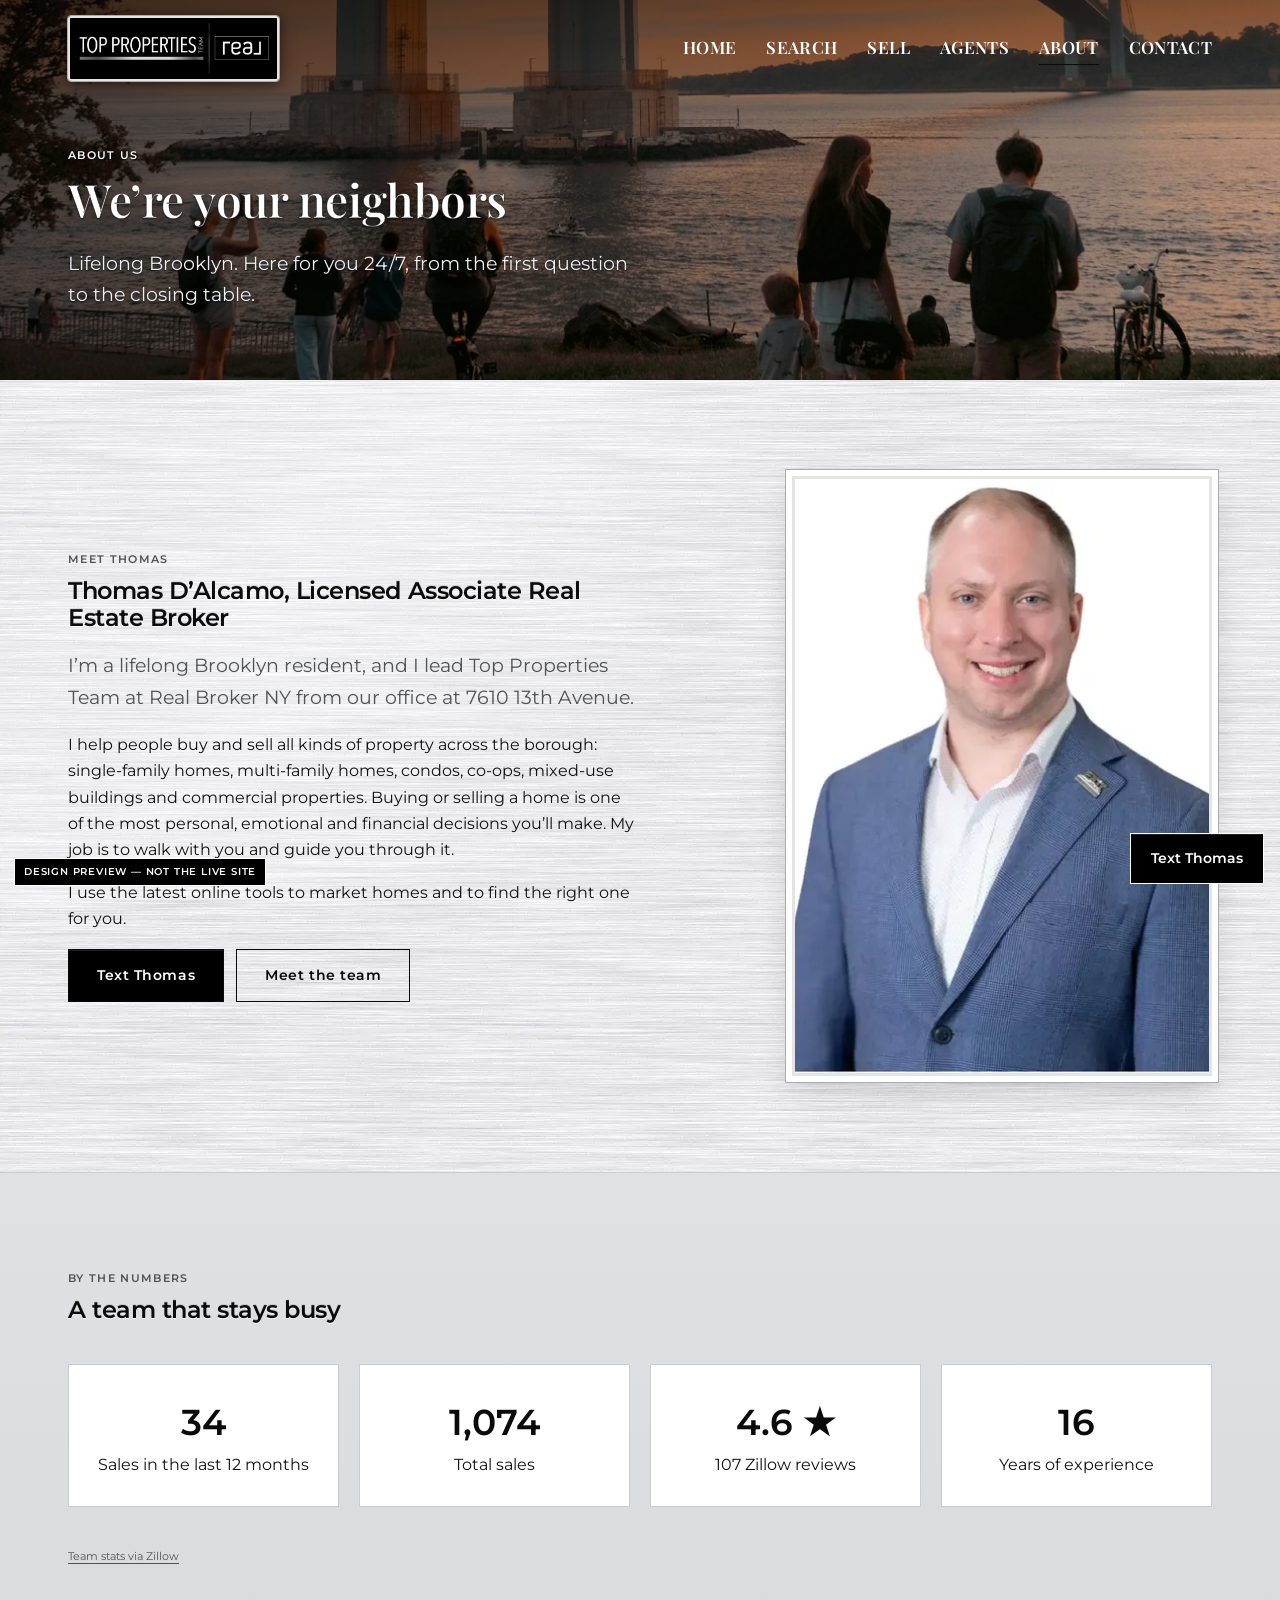
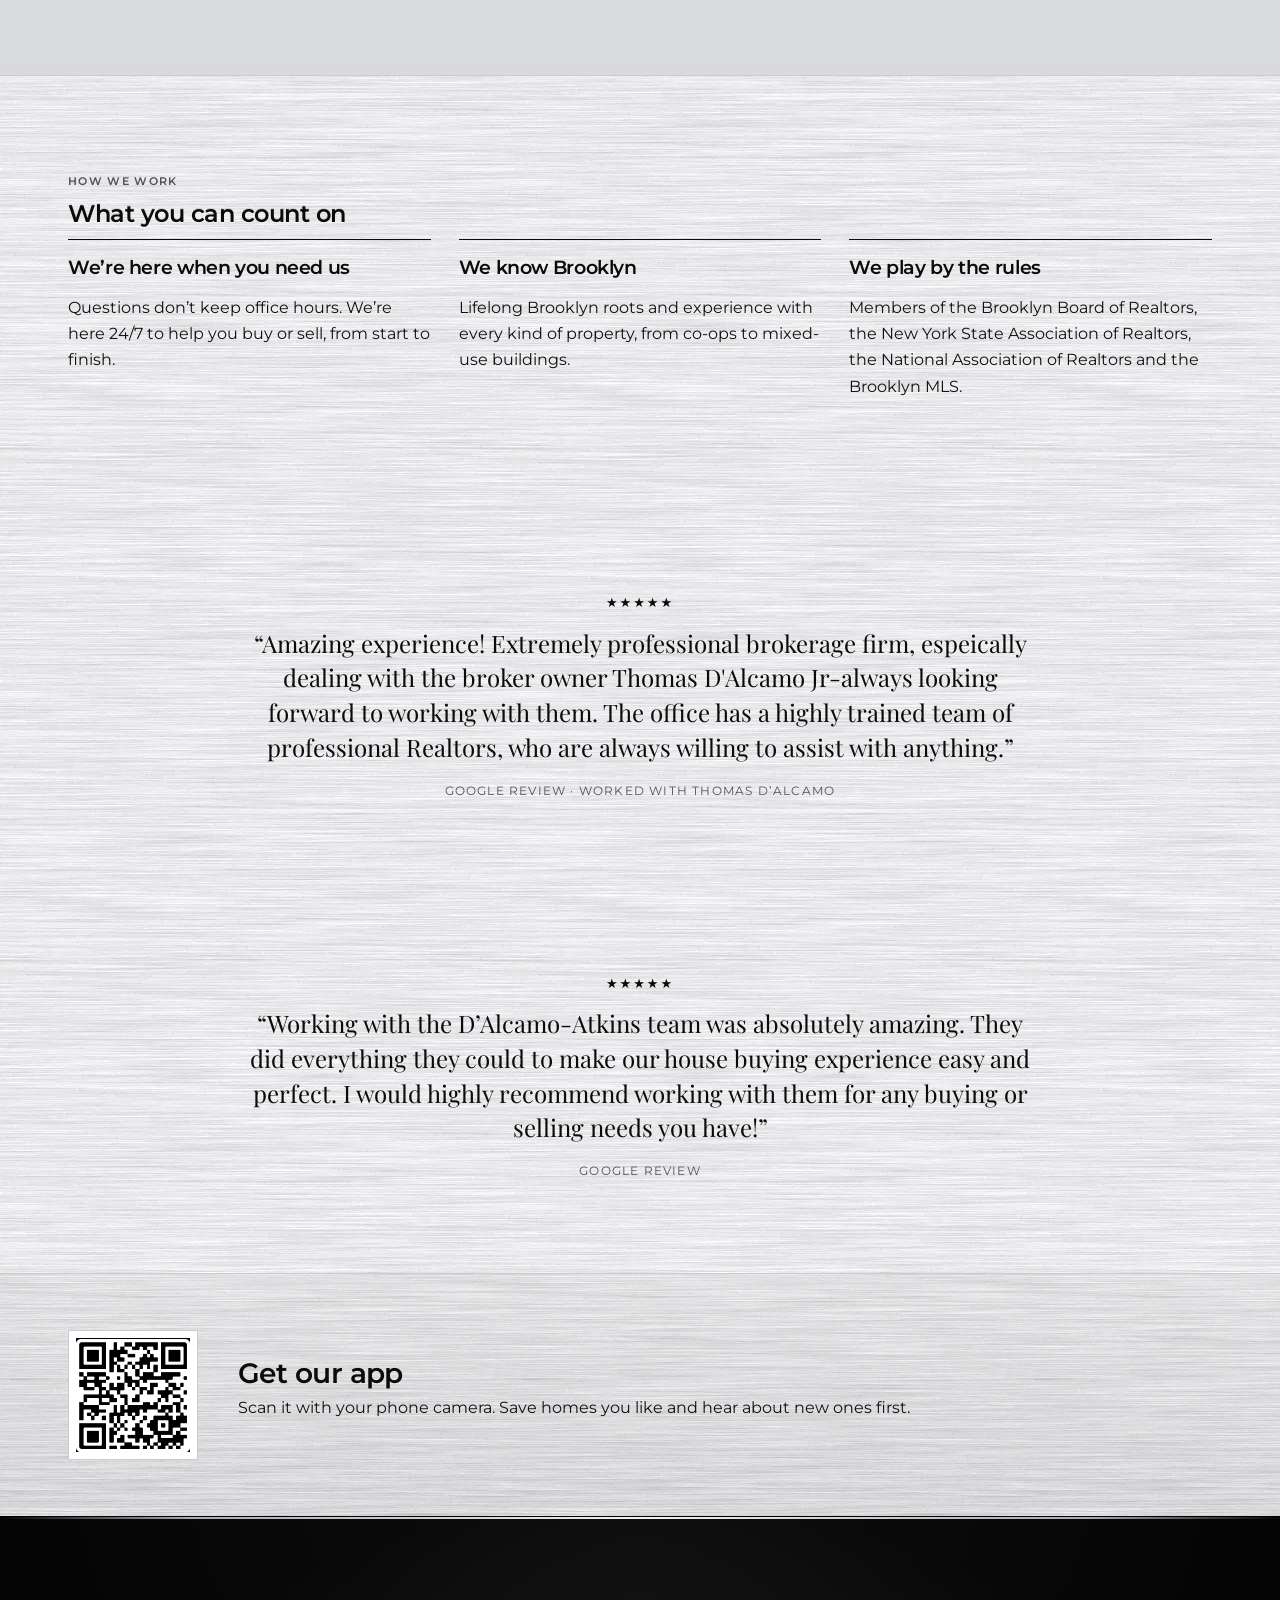
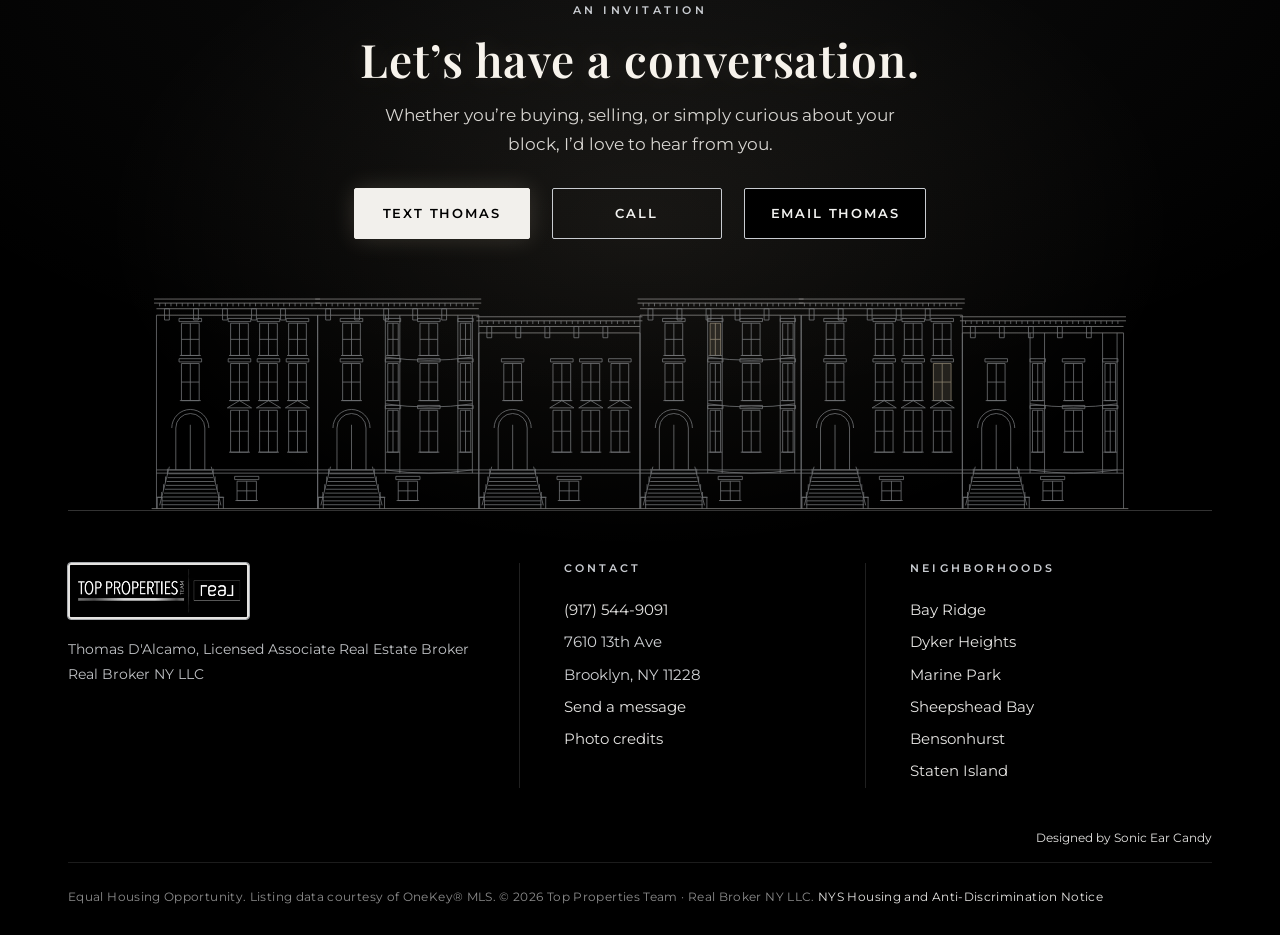
==== commit ccc5475e: "Footer: move 'Designed by' credit above the legal divider on all pages; CSS v=ct4" ====
--- a/about.html
+++ b/about.html
@@ -4,7 +4,7 @@
 <link rel="icon" href="img/favicon.png"><link rel="preconnect" href="https://fonts.googleapis.com"><link rel="preconnect" href="https://fonts.gstatic.com" crossorigin>
 <link href="https://fonts.googleapis.com/css2?family=Montserrat:wght@400;600&family=Playfair+Display:wght@600&display=swap" rel="stylesheet" media="print" onload="this.media='all'">
 <link rel="preload" as="image" href="img/bay-ridge.webp?v=hq5" media="(min-width:701px)" fetchpriority="high"><link rel="preload" as="image" href="img/bay-ridge-m.webp?v=hq5" media="(max-width:700px)" fetchpriority="high">
-<link rel="stylesheet" href="style.css?v=ct3"></head><body>
+<link rel="stylesheet" href="style.css?v=ct4"></head><body>
 <header><div class="wrap nav"><a href="index.html"><img loading="lazy" src="img/logo-hd.webp" width="679" height="200" alt="Top Properties Team · Real"></a>
 <button class="burger" aria-label="Menu" onclick="document.querySelector('.menu').classList.toggle('open')">&#9776;</button><ul class="menu"><li><a href="index.html">HOME</a></li><li><a href="https://toppropertiesnyc.com/listing" target="_blank" rel="noopener">SEARCH</a></li><li><a href="sell.html">SELL</a></li><li><a href="team.html">AGENTS</a></li><li><a href="about.html" class="on">ABOUT</a></li><li><a href="contact.html">CONTACT</a></li></ul></div></header>
 <div class="hero small"><div class="kb" style="--bgm:url(img/bay-ridge-m.webp?v=hq5);background-image:url(img/bay-ridge.webp?v=hq5);background-position:center 70%"></div><div class="wrap"><div class="eyebrow" style="color:#FFFFFF">About us</div><h1>We’re your neighbors</h1><p>Lifelong Brooklyn. Here for you 24/7, from the first question to the closing table.</p></div></div>
@@ -20,7 +20,7 @@
 <p>Thomas D'Alcamo, Licensed Associate Real Estate Broker<br>Real Broker NY LLC</p></div>
 <div><h2 class="fh">Contact</h2><ul><li><a href="tel:+19175449091">(917) 544-9091</a></li><li>7610 13th Ave<br>Brooklyn, NY 11228</li><li><a href="contact.html">Send a message</a></li><li><a href="credits.html">Photo credits</a></li></ul></div>
 <div><h2 class="fh">Neighborhoods</h2><ul><li><a href="bay-ridge.html">Bay Ridge</a></li><li><a href="dyker-heights.html">Dyker Heights</a></li><li><a href="marine-park.html">Marine Park</a></li><li><a href="sheepshead-bay.html">Sheepshead Bay</a></li><li><a href="bensonhurst.html">Bensonhurst</a></li><li><a href="staten-island.html">Staten Island</a></li></ul></div></div>
-<div class="legal">Equal Housing Opportunity. Listing data courtesy of OneKey® MLS. © 2026 Top Properties Team · Real Broker NY LLC. <a href="https://dos.ny.gov/system/files/documents/2025/03/nys-housing-and-anti-discrimination-notice_02.2025.pdf" target="_blank" rel="noopener">NYS Housing and Anti-Discrimination Notice</a><span class="dby"><a href="https://sonicearcandy.com/web-design/" target="_blank" rel="noopener">Designed by Sonic Ear Candy</a></span></div></div></footer><div id="emodal" class="emodal" hidden><div class="emcard" role="dialog" aria-modal="true" aria-labelledby="emh"><button type="button" class="emx" aria-label="Close">&times;</button><p class="fey">Email</p><h2 id="emh">Send Thomas a note</h2><form novalidate><label>Your name <span>(optional)</span><input name="name" autocomplete="name"></label><label>Message<textarea name="message" rows="5" required placeholder="Hi Thomas, I&rsquo;m interested in&hellip;"></textarea></label><button type="submit" class="btn light fpri emsend">Send</button></form><p class="emalt">Or email <a href="mailto:thomasdalcamo@gmail.com">thomasdalcamo@gmail.com</a> directly</p></div></div><script src="modal.js?v=em6" defer></script>
+<div class="dby"><a href="https://sonicearcandy.com/web-design/" target="_blank" rel="noopener">Designed by Sonic Ear Candy</a></div><div class="legal">Equal Housing Opportunity. Listing data courtesy of OneKey® MLS. © 2026 Top Properties Team · Real Broker NY LLC. <a href="https://dos.ny.gov/system/files/documents/2025/03/nys-housing-and-anti-discrimination-notice_02.2025.pdf" target="_blank" rel="noopener">NYS Housing and Anti-Discrimination Notice</a></div></div></footer><div id="emodal" class="emodal" hidden><div class="emcard" role="dialog" aria-modal="true" aria-labelledby="emh"><button type="button" class="emx" aria-label="Close">&times;</button><p class="fey">Email</p><h2 id="emh">Send Thomas a note</h2><form novalidate><label>Your name <span>(optional)</span><input name="name" autocomplete="name"></label><label>Message<textarea name="message" rows="5" required placeholder="Hi Thomas, I&rsquo;m interested in&hellip;"></textarea></label><button type="submit" class="btn light fpri emsend">Send</button></form><p class="emalt">Or email <a href="mailto:thomasdalcamo@gmail.com">thomasdalcamo@gmail.com</a> directly</p></div></div><script src="modal.js?v=em6" defer></script>
 <div class="preview">DESIGN PREVIEW — NOT THE LIVE SITE</div><div class="fab"><a class="call" href="tel:+19175449091">Call</a><a href="sms:+19175449091">Text Thomas</a></div>
 <script>document.querySelectorAll('.car').forEach(c=>{const t=c.querySelector('.track');c.querySelectorAll('[data-d]').forEach(b=>b.onclick=()=>t.scrollBy({left:b.dataset.d*t.clientWidth*.9,behavior:'smooth'}))});
 document.querySelectorAll('form.vform').forEach(f=>f.onsubmit=e=>{e.preventDefault();f.querySelector('.toast').style.display='block'});
--- a/style.css
+++ b/style.css
@@ -187,7 +187,7 @@
 .btn+.btn{margin-left:8px}
 @media(max-width:900px){.hls{grid-template-columns:1fr 1fr}.pq blockquote{font-size:19px}.talk h2{font-size:30px}.btn+.btn{margin:10px 0 0}.map iframe{height:300px}}
 @media(max-width:520px){.hls{grid-template-columns:1fr}}
-.dby{float:right}.dby a{color:#8C8C8C}.dby a:hover{color:#fff}@media(max-width:900px){.dby{float:none;display:block;margin-top:10px}}
+.dby{margin-top:40px;text-align:right;font-size:12px}.dby a{color:#8C8C8C}.dby a:hover{color:#fff}.dby+.legal{margin-top:14px}@media(max-width:900px){.dby{text-align:left}}
 .lcard{text-decoration:none;color:inherit;display:block}.lcard .src{font-size:11px;color:#4F5257;margin-top:10px}
 /* steel finish for dark areas (subtle brushed gunmetal, echoing logo) */
 :root{--steel:repeating-linear-gradient(90deg,rgba(255,255,255,.018) 0 1px,transparent 1px 3px),linear-gradient(115deg,rgba(255,255,255,0) 20%,rgba(255,255,255,.06) 45%,rgba(255,255,255,0) 70%),linear-gradient(180deg,#24272b 0%,#15171a 55%,#0e0f11 100%)}
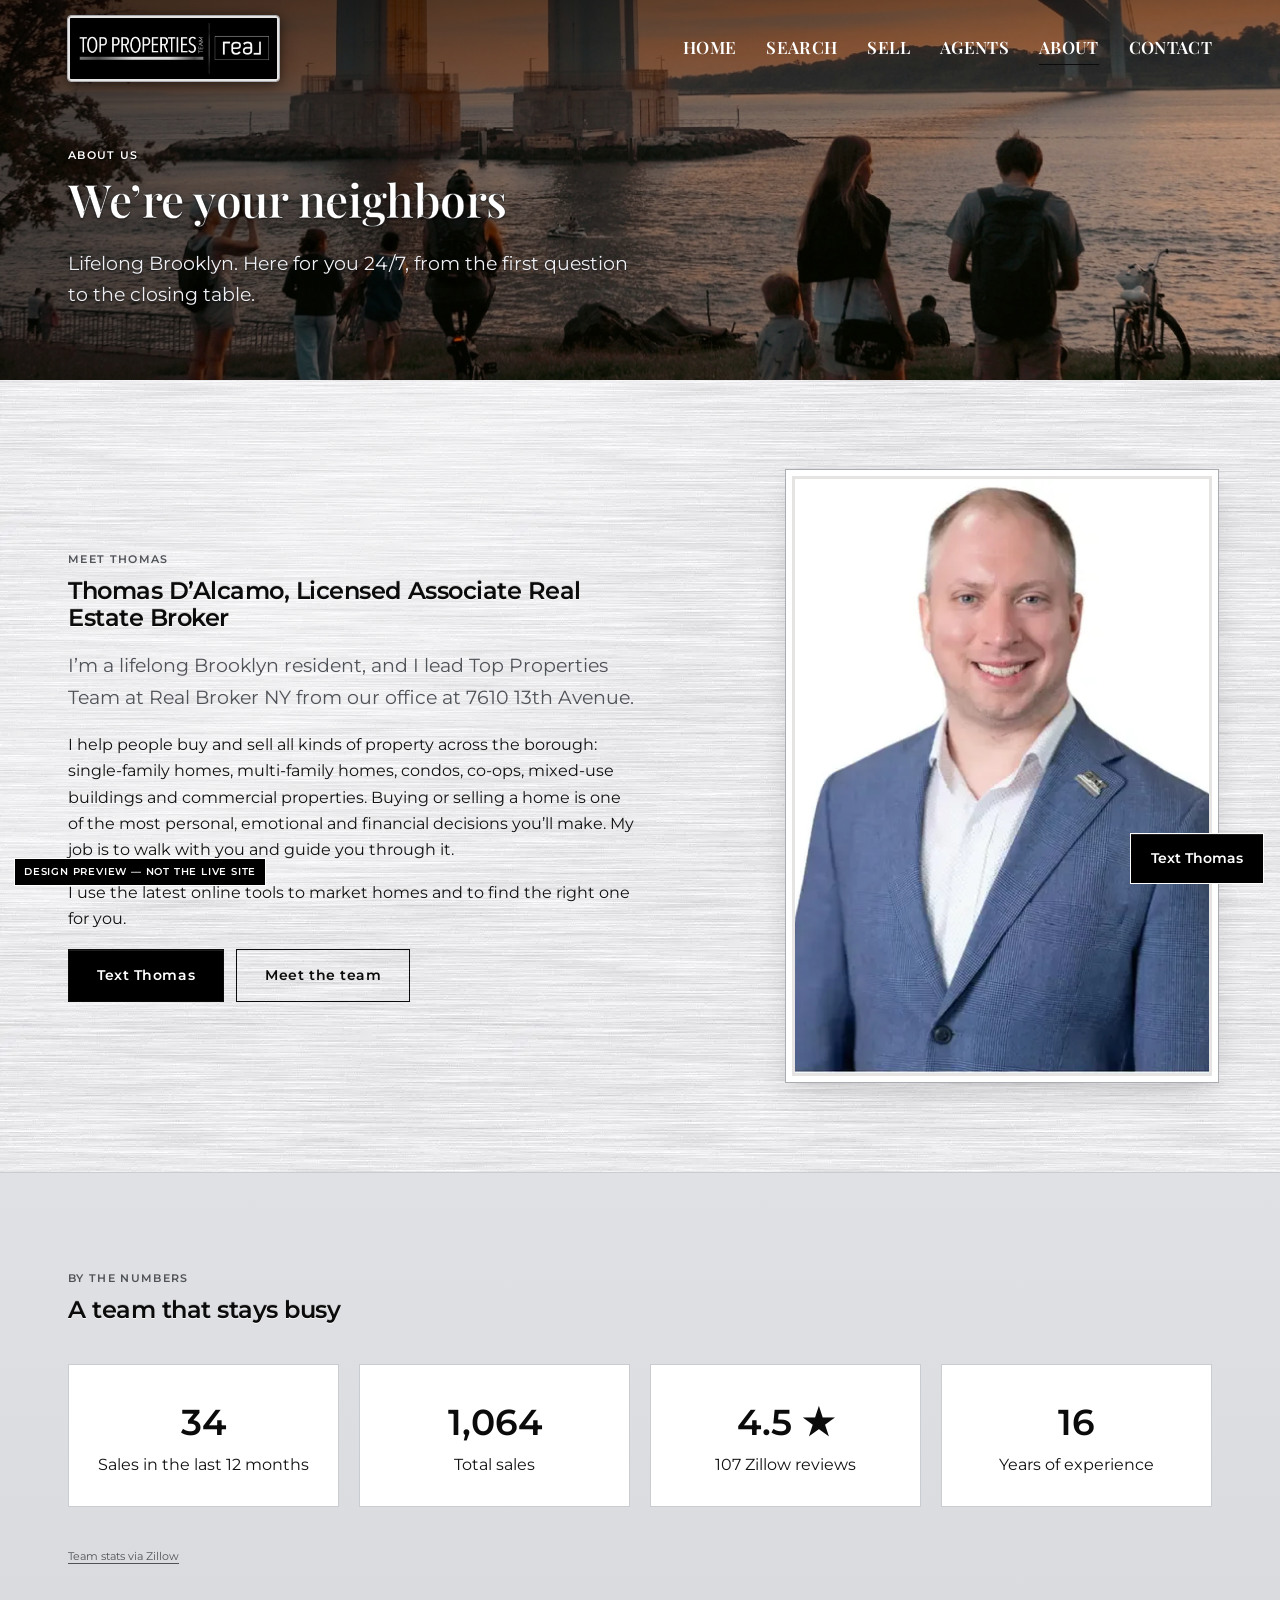
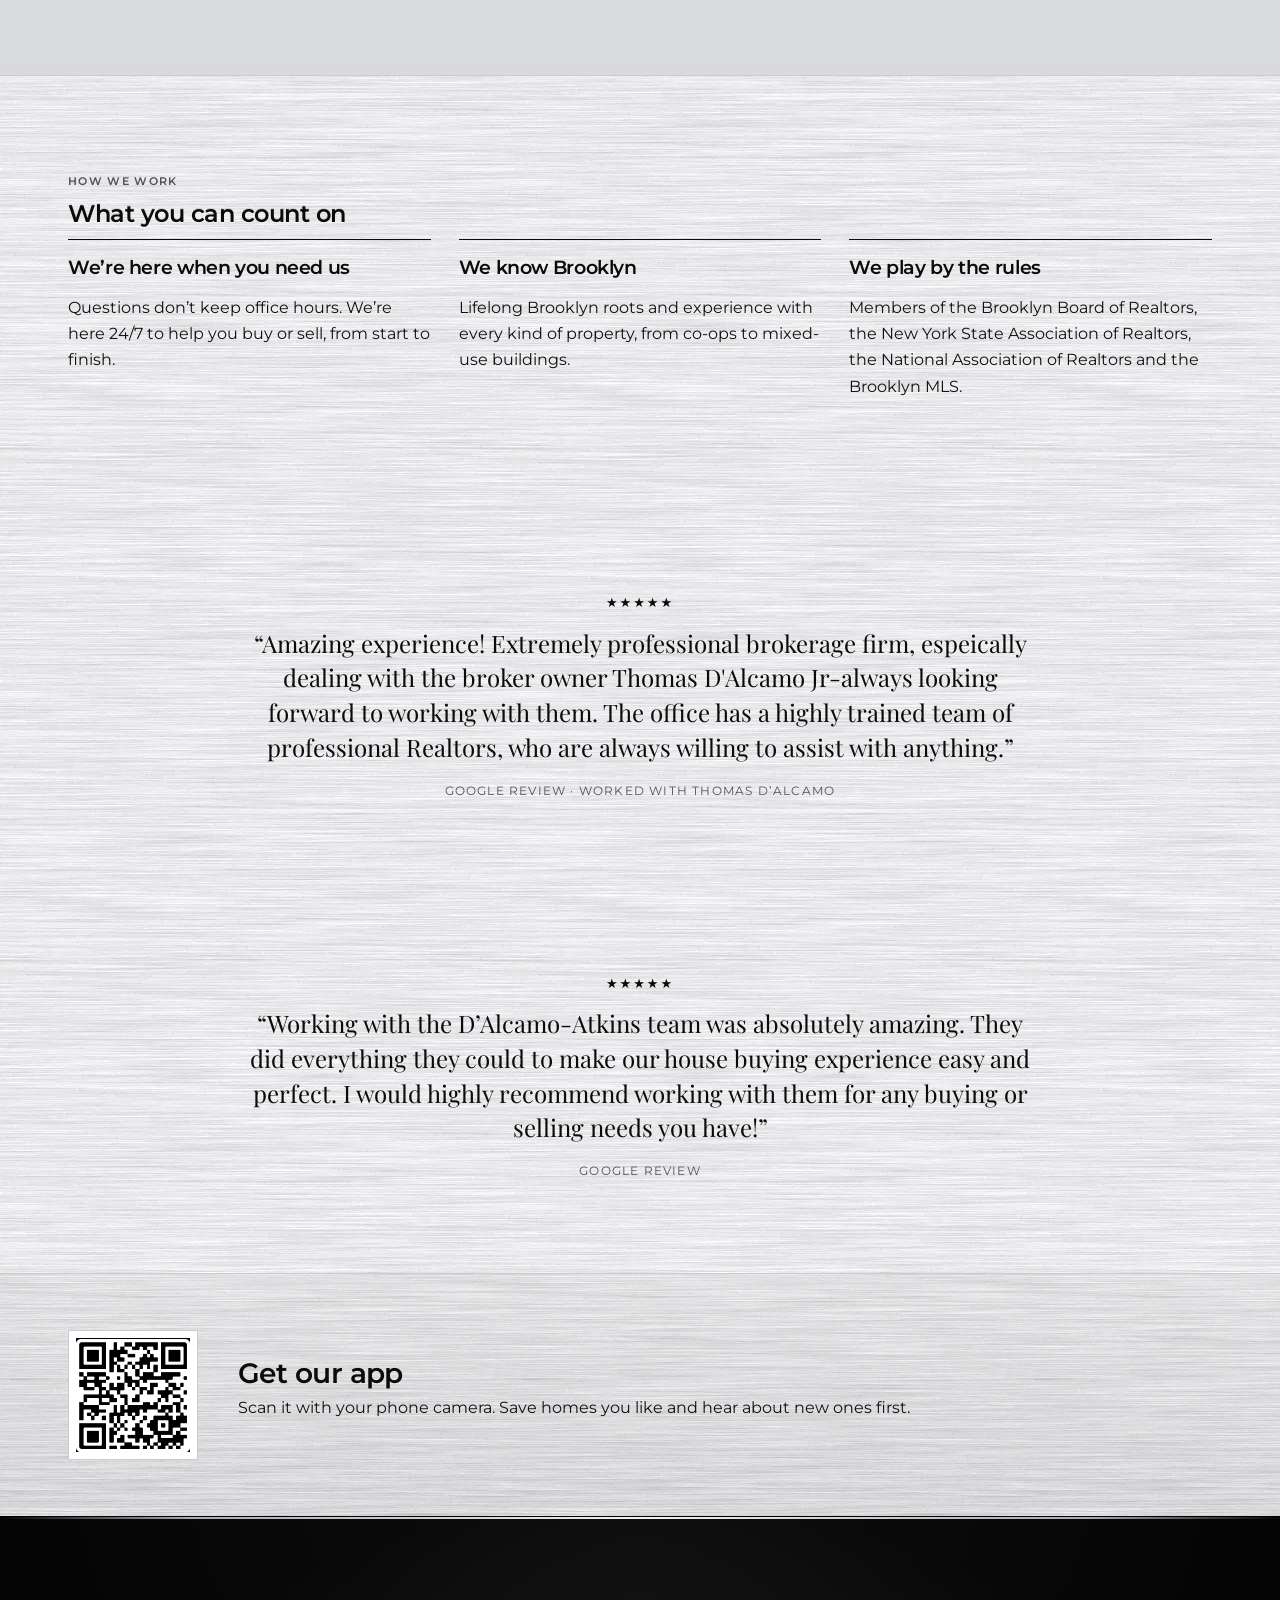
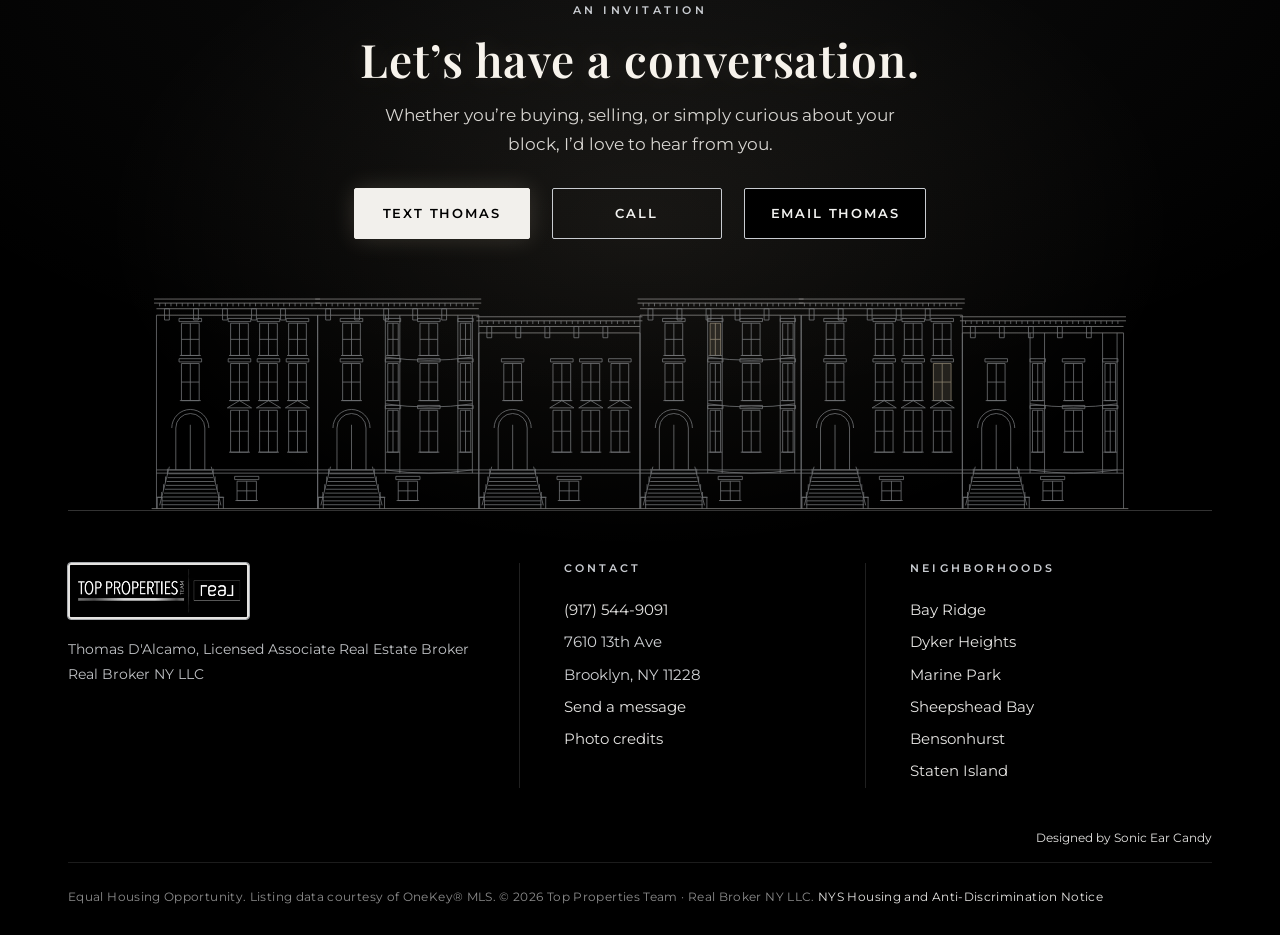
==== commit 9f87cab6: "Add Google Analytics 4 visit tracking to every HTML page. Inject the gtag.js snippet for measurement" ====
--- a/about.html
+++ b/about.html
@@ -1,4 +1,12 @@
 <!doctype html><html lang="en"><head><meta charset="utf-8"><meta name="viewport" content="width=device-width,initial-scale=1">
+<!-- Google tag (gtag.js) -->
+<script async src="https://www.googletagmanager.com/gtag/js?id=G-0NTC9R6F60"></script>
+<script>
+  window.dataLayer = window.dataLayer || [];
+  function gtag(){dataLayer.push(arguments);}
+  gtag('js', new Date());
+  gtag('config', 'G-0NTC9R6F60');
+</script>
 <meta name="robots" content="noindex,nofollow"><title>About | Top Properties Team — Brooklyn Real Estate</title>
 <meta name="description" content="Top Properties Team at Real Broker NY: Brooklyn real estate in Bay Ridge, Dyker Heights, Marine Park, Sheepshead Bay, Bensonhurst and Staten Island. Call or text (917) 544-9091.">
 <link rel="icon" href="img/favicon.png"><link rel="preconnect" href="https://fonts.googleapis.com"><link rel="preconnect" href="https://fonts.gstatic.com" crossorigin>
